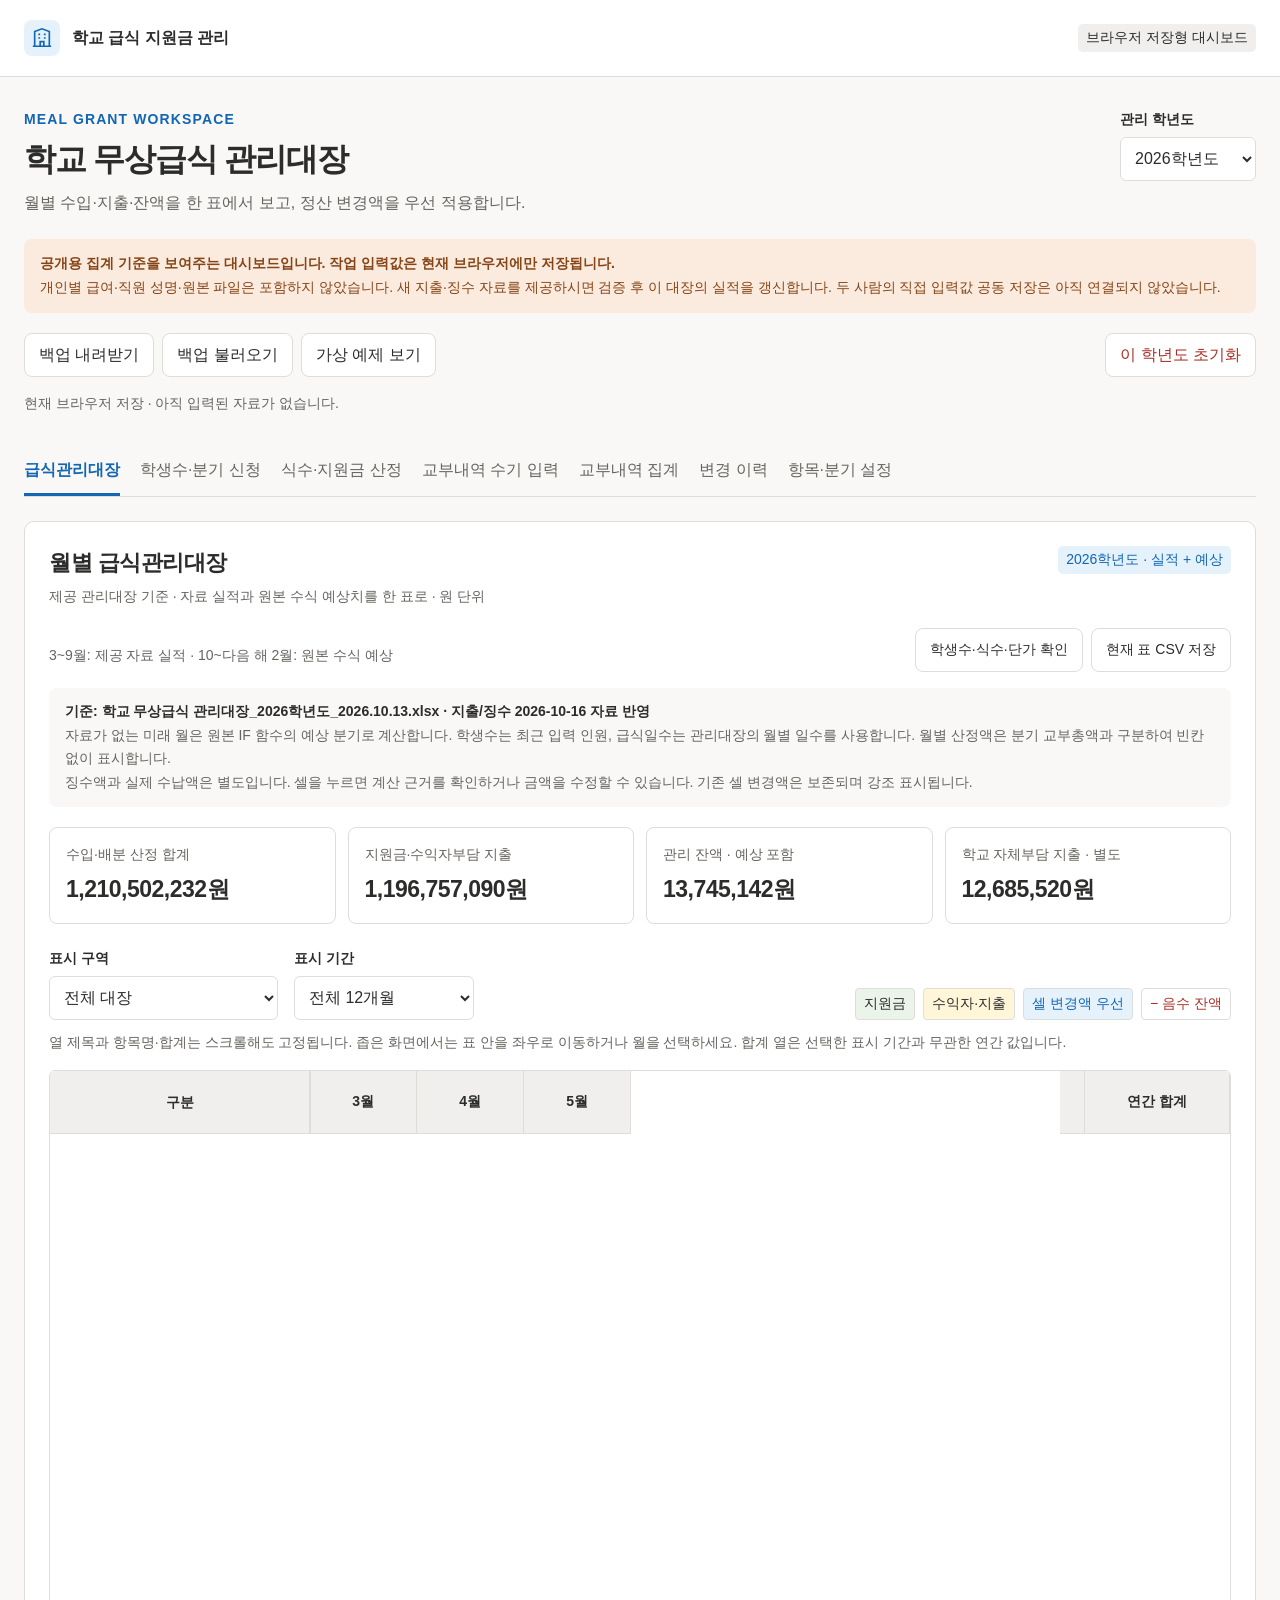
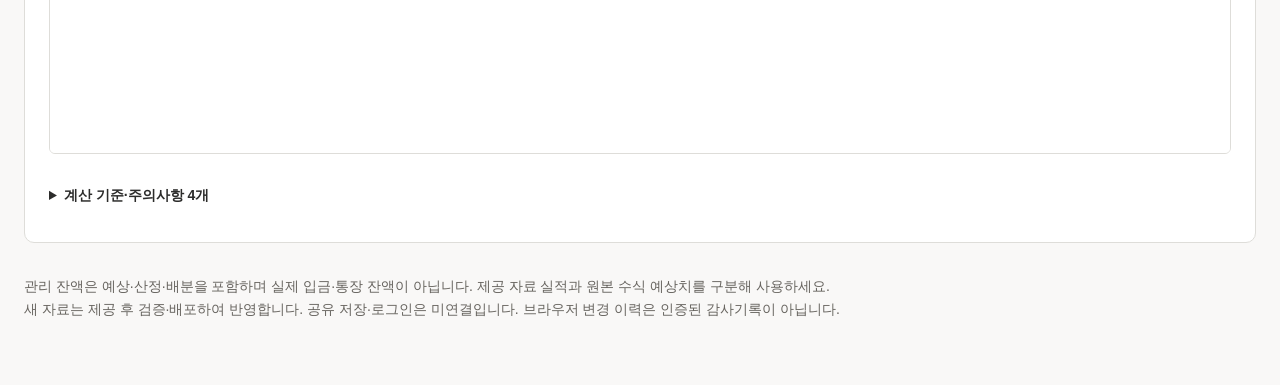
==== index.html @ e5c53189 "Merge enrollment and settlement management into one tab" ====
<!doctype html>
<html lang="ko"><head><meta charset="utf-8"><meta name="viewport" content="width=device-width, initial-scale=1"><meta name="color-scheme" content="light dark"><meta http-equiv="Content-Security-Policy" content="default-src 'none'; script-src 'unsafe-inline'; style-src 'unsafe-inline'; img-src data:; connect-src 'none'; base-uri 'none'; form-action 'none'; object-src 'none'"><title>학교 무상급식 관리대장</title><style>:root{color-scheme:light dark;--bg:#fff;--surface:#f9f8f7;--raised:#f0efed;--text:#2c2c2b;--muted:#67645f;--border:#deddd9;--blue:#1266b3;--blue-bg:#e5f2fc;--orange:#854517;--orange-bg:#fbebde;--green:#256442;--green-bg:#e8f1ec;--red:#a73027;--red-bg:#fce9e7}
*{box-sizing:border-box}body{margin:0;background:var(--surface);color:var(--text);font:16px/1.55 -apple-system,BlinkMacSystemFont,"Segoe UI","Noto Sans KR",sans-serif}button,input,select,textarea{font:inherit}button,a,input,select,textarea{outline-offset:3px}button:focus-visible,a:focus-visible,input:focus-visible,select:focus-visible,textarea:focus-visible{outline:3px solid var(--blue)}button{cursor:pointer;min-height:44px;border:1px solid var(--border);background:var(--bg);color:var(--text);padding:9px 14px;border-radius:8px;line-height:1.4}button:hover{background:var(--raised)}button.primary{background:var(--blue);color:white;border-color:var(--blue)}button.primary:hover{filter:brightness(.94)}button.danger{color:var(--red)}button:disabled{cursor:not-allowed;opacity:.5}input,select,textarea{min-height:44px;width:100%;border:1px solid var(--border);border-radius:6px;background:var(--bg);color:var(--text);padding:9px 10px}textarea{resize:vertical;min-height:70px}input[inputmode=numeric]{text-align:right;font-variant-numeric:tabular-nums}label{display:block;font-size:14px;font-weight:600;margin-bottom:6px}h1,h2,h3,p{margin:0}h1{font-size:32px;letter-spacing:-1.2px;line-height:1.25}h2{font-size:22px;letter-spacing:-.5px}h3{font-size:17px}small,.small{font-size:14px}.muted{color:var(--muted)}.mono{font-variant-numeric:tabular-nums}.top{background:var(--bg);border-bottom:1px solid var(--border)}.top-inner{max-width:1168px;margin:auto;padding:20px 24px;display:flex;align-items:center;justify-content:space-between;gap:16px}.brand{display:flex;align-items:center;gap:12px;font-weight:650}.mark{display:grid;place-items:center;width:36px;height:36px;border-radius:8px;background:var(--blue-bg);color:var(--blue)}.mark svg{width:22px;height:22px}.badge{display:inline-block;border-radius:5px;padding:3px 8px;background:var(--raised);font-size:14px;font-weight:500}.badge.blue{color:var(--blue);background:var(--blue-bg)}.badge.orange{color:var(--orange);background:var(--orange-bg)}main{max-width:1168px;margin:auto;padding:32px 24px 64px}.hero{display:flex;align-items:flex-start;justify-content:space-between;gap:24px}.eyebrow{font-size:14px;letter-spacing:.08em;font-weight:700;color:var(--blue);margin-bottom:8px}.hero p{margin-top:12px;color:var(--muted)}.yearbox{width:136px;flex-shrink:0}.notice{background:var(--orange-bg);color:var(--orange);padding:14px 16px;border-radius:8px;margin-top:24px;font-size:14px}.notice strong{display:block;margin-bottom:2px}.toolbar{display:flex;flex-wrap:wrap;gap:8px;margin-top:20px}.toolbar .push{margin-left:auto}.stats{display:grid;grid-template-columns:repeat(3,1fr);gap:16px;margin-top:24px}.stat{border:1px solid var(--border);border-radius:10px;background:var(--bg);padding:20px}.stat.accent{border-color:var(--blue);background:var(--blue-bg)}.stat label{color:var(--muted);font-weight:500}.stat .value{font-size:28px;font-weight:700;letter-spacing:-.7px;overflow-wrap:anywhere}.stat .caption{color:var(--muted);font-size:14px;margin-top:6px}.tabs{display:flex;border-bottom:1px solid var(--border);gap:20px;margin:32px 0 24px;overflow-x:auto}.tabs button{background:transparent;border:0;border-bottom:3px solid transparent;border-radius:0;padding:12px 0;white-space:nowrap;color:var(--muted)}.tabs button[aria-selected=true]{color:var(--blue);border-bottom-color:var(--blue);font-weight:700}.panel{background:var(--bg);border:1px solid var(--border);border-radius:10px;padding:24px;margin-top:20px}.panel:first-child{margin-top:0}.section-head{display:flex;align-items:flex-start;justify-content:space-between;gap:16px;margin-bottom:20px}.section-head p{font-size:14px;color:var(--muted);margin-top:6px}.selectors{display:grid;grid-template-columns:1fr 1fr;gap:16px;max-width:700px}.mode{display:flex;gap:8px;flex-wrap:wrap;margin:20px 0 12px}.mode button[aria-pressed=true]{color:var(--blue);border-color:var(--blue);background:var(--blue-bg);font-weight:650}.rules{display:flex;gap:10px;align-items:flex-start;background:var(--surface);border-radius:8px;padding:14px 16px;margin-bottom:20px;font-size:14px}.rules .step{color:var(--blue);font-weight:700;white-space:nowrap;flex-shrink:0}.entry-list{display:grid;gap:16px}.entry-card{border:1px solid var(--border);border-radius:8px;padding:20px}.entry-title{display:flex;justify-content:space-between;gap:12px;align-items:center;margin-bottom:14px}.entry-title strong{font-size:17px}.fields{display:grid;grid-template-columns:1fr 1fr 1fr;gap:16px}.field-help{font-size:14px;color:var(--muted);margin-top:6px}.effective{background:var(--blue-bg);border:1px solid transparent;border-radius:6px;padding:10px 12px;min-height:44px;font-weight:700;color:var(--blue);overflow-wrap:anywhere}.field.full{grid-column:1/-1}.reason{margin-top:14px}.entry-actions{display:flex;gap:8px;align-items:center;flex-wrap:wrap;margin-top:12px}.entry-actions button{font-size:14px;min-height:44px}.entry-actions .source{font-size:14px;color:var(--muted)}.savebar{display:flex;align-items:center;justify-content:space-between;gap:16px;margin-top:20px;padding-top:20px;border-top:1px solid var(--border)}.savebar p{font-size:14px;color:var(--muted)}.table-wrap{max-width:100%;overflow:auto}table{border-collapse:collapse;width:100%;font-size:14px}th,td{text-align:left;padding:13px 12px;border-bottom:1px solid var(--border);vertical-align:top}th{background:var(--surface);font-weight:650;white-space:nowrap}td.num,th.num{text-align:right;font-variant-numeric:tabular-nums;white-space:nowrap}tfoot td{font-weight:700;background:var(--blue-bg)}.list{display:grid;gap:12px}.history-item{padding:16px;border:1px solid var(--border);border-radius:8px}.history-item header{display:flex;justify-content:space-between;gap:12px;flex-wrap:wrap}.history-item p{font-size:14px;color:var(--muted);margin-top:8px;white-space:pre-wrap;overflow-wrap:anywhere}.history-item details{font-size:14px;margin-top:8px}.history-item summary{cursor:pointer;padding:8px 0;min-height:44px}.history-item ul{margin:8px 0 0;padding-left:20px;overflow-wrap:anywhere}.empty{background:var(--surface);text-align:center;padding:32px 16px;border-radius:8px;color:var(--muted)}.grid2{display:grid;grid-template-columns:1fr 1fr;gap:24px}.settings-fields{display:grid;grid-template-columns:repeat(3,1fr);gap:12px;margin:16px 0}.fund-list{margin-top:16px}.fund-row{display:flex;align-items:center;justify-content:space-between;gap:12px;padding:12px 0;border-bottom:1px solid var(--border)}.fund-row span{overflow-wrap:anywhere}.hint{font-size:14px;color:var(--muted);margin-top:12px}.error{padding:12px 16px;background:var(--red-bg);color:var(--red);border-radius:8px;margin:12px 0;font-size:14px}.status{font-size:14px;color:var(--muted);margin-top:16px;overflow-wrap:anywhere}#toast{position:fixed;left:50%;bottom:24px;transform:translateX(-50%);background:var(--text);color:var(--bg);border-radius:8px;padding:12px 18px;max-width:calc(100% - 32px);z-index:20;font-size:14px;box-shadow:0 4px 16px #0002}#toast[hidden]{display:none}.footer{margin-top:32px;font-size:14px;color:var(--muted);line-height:1.65}.help-list{margin:12px 0 0;padding-left:20px}.help-list li{margin:8px 0}.sr-only{position:absolute;width:1px;height:1px;padding:0;margin:-1px;overflow:hidden;clip:rect(0,0,0,0);white-space:nowrap;border:0}
@media(prefers-color-scheme:dark){:root{--bg:#191919;--surface:#202020;--raised:#30302e;--text:#f5f5f3;--muted:#b9b7b1;--border:#484845;--blue:#8bc3ff;--blue-bg:#203044;--orange:#edb080;--orange-bg:#392a20;--green:#92d4aa;--green-bg:#22342a;--red:#ffb0a8;--red-bg:#402724}button.primary{color:#152536}}
@media(max-width:700px){.top-inner{padding:16px}.top-inner .brand{font-size:14px}.top-inner>.badge{display:none}main{padding:24px 16px 48px}h1{font-size:28px}.hero{gap:12px;flex-wrap:wrap}.yearbox{width:100%;display:flex;align-items:center;gap:12px}.yearbox label{margin:0;white-space:nowrap}.yearbox select{max-width:150px}.stats{grid-template-columns:1fr;gap:10px}.stat{padding:16px}.stat .value{font-size:26px}.toolbar .push{margin-left:0}.panel{padding:18px}.section-head{flex-direction:column}.selectors,.fields,.grid2{grid-template-columns:1fr}.settings-fields{grid-template-columns:1fr}.savebar{align-items:stretch;flex-direction:column}.savebar button{width:100%}.entry-card{padding:16px}.tabs{gap:20px;margin-top:24px}.entry-title{align-items:flex-start}.entry-actions{align-items:flex-start}.rules{padding:12px}.field-help{margin-bottom:2px}.toolbar button{flex:1;white-space:nowrap}.notice{margin-top:20px}.fund-row{align-items:flex-start}.fund-row button{flex-shrink:0}}
.stats[hidden]{display:none}.funding-metrics{display:grid;grid-template-columns:repeat(3,minmax(0,1fr));gap:16px}.funding-metrics>div{border:1px solid var(--border);padding:16px;border-radius:8px;background:var(--surface);min-width:0}.funding-metrics strong{display:block;font-size:22px;letter-spacing:-.4px;font-variant-numeric:tabular-nums;overflow-wrap:anywhere}.funding-metrics p{font-size:14px;color:var(--muted);margin-top:8px}.grade-grid{display:grid;grid-template-columns:repeat(3,minmax(0,1fr));gap:16px;margin-top:16px}.grade-grid>div{min-width:0}
@media(max-width:700px){.funding-metrics,.grade-grid{grid-template-columns:1fr}}
@media(prefers-reduced-motion:no-preference){button{transition:background-color .12s,border-color .12s}}
body.matrix-page main{max-width:1900px}body.matrix-page .top-inner{max-width:1900px}
.ledger-panel{padding:24px;background:var(--bg);border:1px solid var(--border);border-radius:10px}
.ledger-controls{display:flex;justify-content:space-between;align-items:center;flex-wrap:wrap;gap:12px}.ledger-controls .mode{margin:0}
.ledger-actions{display:flex;gap:8px;flex-wrap:wrap}.ledger-actions button{font-size:14px}
.ledger-source{font-size:14px;line-height:1.7;padding:12px 16px;background:var(--surface);border-radius:8px;margin-top:16px;color:var(--muted)}.ledger-source strong{color:var(--text)}
.ledger-kpis{display:grid;grid-template-columns:repeat(4,minmax(0,1fr));gap:12px;margin-top:20px}.ledger-kpis>div{border:1px solid var(--border);border-radius:8px;padding:16px;min-width:0}.ledger-kpis label{font-weight:500;color:var(--muted)}.ledger-kpis strong{font-size:23px;letter-spacing:-.5px;font-variant-numeric:tabular-nums;overflow-wrap:anywhere}
.ledger-filters{display:flex;align-items:end;gap:16px;flex-wrap:wrap;margin-top:24px}.ledger-filters>div{min-width:180px}.ledger-legend{margin-left:auto;display:flex;gap:8px;flex-wrap:wrap;align-items:center;font-size:14px}.ledger-legend span{padding:4px 8px;border-radius:4px;border:1px solid var(--border)}.legend-budget{background:#eaf4e8}.legend-allocation{background:#fff6da}.legend-change{background:var(--blue-bg);color:var(--blue)}
.ledger-scroll{margin-top:16px;overflow:auto;max-height:76vh;border:1px solid var(--border);border-radius:6px;position:relative;overscroll-behavior-x:contain}
.ledger-table{table-layout:fixed;width:100%;min-width:1690px;border-collapse:separate;border-spacing:0;font-size:14px;color:var(--text);background:var(--bg);font-variant-numeric:tabular-nums}
.ledger-table th,.ledger-table td{border-right:1px solid var(--border);border-bottom:1px solid var(--border);padding:0;vertical-align:middle;height:44px}
.ledger-table thead th{position:sticky;top:0;z-index:6;text-align:center;background:var(--raised);height:48px;padding:8px;font-weight:700}
.ledger-table th:first-child{width:260px;text-align:left;padding:10px 12px;position:sticky;left:0;z-index:3;background:#efeeeb;box-shadow:1px 0 0 var(--border);font-weight:600;line-height:1.45}
.ledger-table thead th:first-child{z-index:8;background:var(--raised);text-align:center}
.ledger-table th:last-child,.ledger-table td:last-child{width:145px;position:sticky;right:0;z-index:4;box-shadow:-1px 0 0 var(--border)}
.ledger-table thead th:last-child{z-index:8}
.ledger-table td{text-align:right;background:var(--bg);white-space:nowrap}
.ledger-table td>span{display:block;padding:10px 8px}
.ledger-table td.ledger-annual{padding:10px 10px;font-weight:650;background:#f0f2f5}
.ledger-table td button{width:100%;height:100%;min-height:44px;border:0;border-radius:0;background:transparent;text-align:right;padding:10px 8px;color:inherit;font-size:14px;white-space:nowrap}
.ledger-table td button:hover{background:rgba(39,131,222,.12)}
.ledger-table td button:focus-visible{outline:2px solid var(--blue);outline-offset:-3px}
.ledger-table .ledger-budget td{background:#eaf4e8}
.ledger-table .ledger-allocation td{background:#fff1d4}
.ledger-table .ledger-cost td{background:#fffbdc}
.ledger-table .ledger-subtotal td,.ledger-table .ledger-subtotal th{background:#efeeeb;font-weight:650}
.ledger-table .ledger-grand td,.ledger-table .ledger-grand th{background:#dfe9f4;font-weight:750;border-top:2px solid #6d7f93}
.ledger-table .ledger-balance-row td,.ledger-table .ledger-balance-row th{background:#edf3fa;font-weight:650}
.ledger-table .ledger-section th,.ledger-table .ledger-section td{background:#282b30;color:#fff;font-size:14px;font-weight:650;border-top:10px solid var(--bg);height:62px}
.ledger-table .ledger-section th{z-index:5}
.ledger-table .ledger-section select{background:#282b30;border-color:#656970;color:white;min-height:44px;padding:8px 5px;font-size:14px;border-radius:0;text-align:center;appearance:auto}
.ledger-table .ledger-section td>span{font-size:14px;text-align:center;white-space:normal;line-height:1.35}
.ledger-table small{display:block;color:var(--muted);font-size:14px;font-weight:400;margin-top:3px}
.ledger-table .negative,.negative{color:var(--red)}
.ledger-table .ledger-overridden{box-shadow:inset 0 0 0 2px var(--blue)}.cell-dot{font-weight:900;color:var(--blue)}
.ledger-table.single{min-width:0;table-layout:fixed}.ledger-table.single th:first-child{width:40%}.ledger-table.single th:last-child,.ledger-table.single td:last-child{width:30%}
.ledger-notes{margin-top:20px;font-size:14px;line-height:1.7;color:var(--muted)}.ledger-notes summary{cursor:pointer;min-height:44px;padding:10px 0;font-weight:600;color:var(--text)}.ledger-notes li{margin:6px 0}
#ledger-editor{width:min(620px,calc(100% - 24px));max-height:90vh;overflow:auto;border:1px solid var(--border);border-radius:12px;background:var(--bg);color:var(--text);padding:24px}
#ledger-editor::backdrop{background:rgba(0,0,0,.4)}
#ledger-editor .section-head{align-items:center;flex-direction:row}
#ledger-edit-title{font-size:20px;overflow-wrap:anywhere}
#ledger-editor .rules{overflow-wrap:anywhere}
@media(prefers-color-scheme:dark){.legend-budget,.ledger-table .ledger-budget td{background:#223526}.legend-allocation,.ledger-table .ledger-allocation td{background:#3b301c}.ledger-table .ledger-cost td{background:#35331f}.ledger-table th:first-child,.ledger-table .ledger-subtotal td,.ledger-table .ledger-subtotal th{background:#30302d}.ledger-table .ledger-grand td,.ledger-table .ledger-grand th{background:#253549}.ledger-table .ledger-balance-row td,.ledger-table .ledger-balance-row th,.ledger-table td.ledger-annual{background:#26303c}.ledger-table .ledger-section th,.ledger-table .ledger-section td,.ledger-table .ledger-section select{background:#141619;color:#fff}}
@media(max-width:900px){.ledger-kpis{grid-template-columns:repeat(2,minmax(0,1fr))}.ledger-legend{margin-left:0}}
@media(max-width:700px){.ledger-panel{padding:16px}.ledger-kpis{grid-template-columns:1fr}.ledger-kpis strong{font-size:22px}.ledger-actions{width:100%}.ledger-actions button{flex:1 1 140px}.ledger-controls{align-items:stretch}.ledger-controls .mode{width:100%}.ledger-controls .mode button{flex:1}.ledger-filters>div{min-width:0;flex:1 1 100px}.ledger-table th:first-child{width:170px;padding:10px}.ledger-scroll{max-height:72vh}.ledger-table.single th:first-child{width:40%;padding:8px}.ledger-table.single td button,.ledger-table.single td>span{padding:8px 5px}.ledger-table.single td.ledger-annual{padding:8px 5px}.ledger-source{padding:12px}.ledger-table.single th:last-child,.ledger-table.single td:last-child{width:30%}.ledger-table.single{font-size:14px}#ledger-editor{padding:18px}.ledger-legend{gap:6px}.ledger-notes ul{padding-left:20px}.ledger-table.single{min-width:480px}.ledger-table.single th:first-child{width:36%;position:static}.ledger-table.single th:last-child,.ledger-table.single td:last-child{width:32%;position:static}.ledger-table.single thead th:first-child,.ledger-table.single thead th:last-child{position:sticky;top:0;left:auto;right:auto}.ledger-table.single td{white-space:nowrap;overflow-wrap:normal}.ledger-table.single th{white-space:normal;overflow-wrap:break-word}}
body:has(.request-layout) main,body:has(.request-layout) .top-inner{max-width:1900px}
.request-layout{margin-top:24px}.request-heading{display:flex;justify-content:space-between;align-items:flex-start;gap:16px}.request-heading .hint{margin-top:6px}.request-policy{display:flex;flex-wrap:wrap;gap:12px 24px;padding:12px 16px;margin-top:16px;border:1px solid var(--border);border-radius:8px;background:var(--surface);font-size:14px}.request-policy b{color:var(--blue);margin-right:8px}
.request-scroll{overflow:auto;max-width:100%;border:1px solid var(--border);border-radius:8px;margin-top:16px;overscroll-behavior-x:contain}.request-table,.request-grants-table,.request-legacy-table{font-size:14px;border-collapse:separate;border-spacing:0;table-layout:fixed;width:100%;font-variant-numeric:tabular-nums}.request-table{min-width:1740px}.request-table .request-quarter-col{width:140px}.request-input-col{width:80px}.request-month-col{width:80px}.request-days-col{width:70px}.request-meals-col{width:110px}.request-money-col{width:150px}
.request-layout table th,.request-layout table td{padding:10px 8px;border-right:1px solid var(--border);border-bottom:1px solid var(--border);vertical-align:middle}.request-layout table th{white-space:normal;line-height:1.4}.request-layout thead th{background:var(--surface);text-align:center;font-weight:650}.request-layout tbody th{background:var(--surface);text-align:left;font-weight:600}.request-layout small{display:block;color:var(--muted);font-size:14px;font-weight:400;margin-top:6px}.request-layout .num{white-space:nowrap;text-align:right}.request-layout table tr>:last-child{border-right:0}.request-layout input[inputmode=numeric]{min-width:0;min-height:44px;text-align:right;padding:8px 7px;font-size:16px;border-color:var(--border)}.request-layout input::placeholder{color:var(--muted);opacity:1}.request-table td.request-input{background:var(--bg)}.request-table .request-funder-total{background:var(--surface);font-weight:650}.request-table .request-grand{background:var(--blue-bg);color:var(--blue);font-weight:700}.request-table .request-subtotal th,.request-table .request-subtotal td{background:var(--surface);font-weight:650;border-top:1px solid var(--border)}.request-table tfoot th,.request-table tfoot td{background:var(--blue-bg);font-weight:700}.request-preview-status{margin-top:16px;padding:12px 16px;border-radius:8px;background:var(--surface);font-size:14px;color:var(--muted)}
.request-grants-heading{margin-top:32px}.request-grants-table{min-width:1430px}.request-grants-table th:nth-child(1){width:110px}.request-grants-table thead th:nth-child(2){width:90px}.request-grants-table thead th:nth-child(3){width:150px}.request-grants-table thead th:nth-child(7){width:220px}.request-grants-table thead th:last-child{width:130px}.request-grants-table input:not([type=checkbox]){font-size:16px}.request-check label{display:flex;gap:8px;align-items:center;font-weight:400;font-size:14px;line-height:1.4;margin:0}.request-check input[type=checkbox]{width:24px;height:24px;min-height:24px;flex:0 0 24px}.request-grants-table output{font-weight:500}.request-legacy{margin-top:24px;font-size:14px}.request-legacy summary{cursor:pointer;padding:12px 0;min-height:44px;font-weight:600}.request-legacy-table{min-width:1000px}.request-legacy-table th:nth-child(2){width:270px}.request-savebar{position:sticky;bottom:0;background:var(--bg);padding:16px 0 0;margin-top:24px;z-index:5}
@media(max-width:700px){.request-heading{flex-direction:column;gap:8px}.request-layout{margin-top:20px}.request-policy{gap:8px;padding:12px}.request-savebar{position:static}.request-layout .hint{line-height:1.6}.request-table thead tr:first-child>th:first-child,.request-table tbody th[scope=rowgroup]{position:sticky;left:0;z-index:2;background:var(--surface)}.request-table tfoot th:first-child,.request-table .request-subtotal th:first-child{position:static}.request-table .request-quarter-col{width:104px}}

.request-table{min-width:2000px}.request-settlement-col{width:220px}.request-settlement-cell{white-space:normal}.request-settlement summary,.request-history summary{min-height:44px;cursor:pointer;padding:10px 0;font-weight:600}.request-settlement label{font-size:14px;margin-top:12px}.request-settlement input{width:100%}.request-settlement .hint{white-space:normal;line-height:1.5}.request-count-basis{font-size:14px!important;color:var(--blue)!important;min-height:0}.request-count-basis:empty{display:none}.request-history{margin-top:24px}.request-history table{min-width:760px}.request-savebar{position:static}

@media(max-width:700px){.request-table:has(.request-settlement[open]) tbody th[scope=rowgroup],.request-table:has(.request-settlement[open]) thead tr:first-child>th:first-child{position:static}}
</style></head><body><header class="top">
  <div class="top-inner">
    <div class="brand"><span class="mark" aria-hidden="true"><svg viewBox="0 0 24 24" fill="none" stroke="currentColor" stroke-width="1.8"><path d="M4 21V5l8-3 8 3v16M2 21h20M8 8h2m4 0h2M8 12h2m4 0h2M10 21v-5h4v5"/></svg></span>학교 급식 지원금 관리</div>
    <span class="badge">브라우저 저장형 대시보드</span>
  </div>
</header>
<main>
  <section class="hero">
    <div><div class="eyebrow">MEAL GRANT WORKSPACE</div><h1>학교 무상급식 관리대장</h1><p>월별 수입·지출·잔액을 한 표에서 보고, 정산 변경액을 우선 적용합니다.</p></div>
    <div class="yearbox"><label for="year">관리 학년도</label><select id="year"></select></div>
  </section>
  <div class="notice"><strong>공개용 집계 기준을 보여주는 대시보드입니다. 작업 입력값은 현재 브라우저에만 저장됩니다.</strong>개인별 급여·직원 성명·원본 파일은 포함하지 않았습니다. 새 지출·징수 자료를 제공하시면 검증 후 이 대장의 실적을 갱신합니다. 두 사람의 직접 입력값 공동 저장은 아직 연결되지 않았습니다.</div>
  <div class="toolbar">
    <button id="export">백업 내려받기</button><button id="import">백업 불러오기</button><button id="sample">가상 예제 보기</button><button id="clear" class="push danger">이 학년도 초기화</button>
    <input id="import-file" type="file" accept=".json,application/json" hidden>
  </div>
  <p class="status" id="storage-status" role="status"></p>
  <section class="stats" aria-label="저장된 지원금 요약">
    <div class="stat"><label>교부내역 · 최초 수기 입력액</label><div class="value mono" id="stat-original">미입력</div><p class="caption">단가 산정액이 아닌 별도 교부내역</p></div>
    <div class="stat accent"><label>교부내역 · 정산 적용액</label><div class="value mono" id="stat-total">미입력</div><p class="caption" id="stat-difference">저장한 값이 여기에 반영됩니다.</p></div>
    <div class="stat"><label>교부내역 · 정산 변경</label><div class="value mono" id="stat-overrides">0건</div><p class="caption" id="stat-missing">미입력 항목을 확인하세요.</p></div>
  </section>
  <nav class="tabs" role="tablist" aria-label="지원금 관리 메뉴">
    <button id="tab-ledger" role="tab" aria-controls="content" data-tab="ledger" aria-selected="true">급식관리대장</button>
    <button id="tab-enrollment" role="tab" aria-controls="content" data-tab="enrollment" aria-selected="false">학생수·분기 신청</button>
    <button id="tab-calculation" role="tab" aria-controls="content" data-tab="calculation" aria-selected="false">식수·지원금 산정</button>
    <button id="tab-input" role="tab" aria-controls="content" data-tab="input" aria-selected="false">교부내역 수기 입력</button>
    <button id="tab-summary" role="tab" aria-controls="content" data-tab="summary" aria-selected="false">교부내역 집계</button>
    <button id="tab-history" role="tab" aria-controls="content" data-tab="history" aria-selected="false">변경 이력</button>
    <button id="tab-settings" role="tab" aria-controls="content" data-tab="settings" aria-selected="false">항목·분기 설정</button>
  </nav>
  <section id="content" role="tabpanel" aria-labelledby="tab-ledger"></section>
  <footer class="footer">관리 잔액은 예상·산정·배분을 포함하며 실제 입금·통장 잔액이 아닙니다. 제공 자료 실적과 원본 수식 예상치를 구분해 사용하세요.<br>새 자료는 제공 후 검증·배포하여 반영합니다. 공유 저장·로그인은 미연결입니다. 브라우저 변경 이력은 인증된 감사기록이 아닙니다.</footer>
</main>
<div id="toast" role="status" aria-live="polite" hidden></div><script>(function(root){const data={"year":2026,"actualThroughMonth":9,"asOf":"2026-10-16","staffMeals":[1489,1214,1197,1331,827,696,1140,1140,1140,1260,180,0],"expenseRows":{"19":[61836080.0,63958020.0,10742780.0,111939030.0,0,0,55328760.0,0,0,0,0,0],"20":[17567090.0,14983260.0,12862150.0,18592860.0,3101000.0,93272070.0,4341400.0,0,0,0,0,0],"21":[0,0,0,0,0,0,0,0,0,0,0,0],"22":[8183200.0,8317150.0,6902290.0,9101830.0,0,2046660.0,14483800.0,0,0,0,0,0],"23":[0,0,0,0,0,0,0,0,0,0,0,0],"26":[681000.0,691500.0,532500.0,730500.0,493500.0,313500.0,0,0,0,0,0,0],"27":[0,290400.0,523600.0,698500.0,795300.0,374000.0,277200.0,0,0,0,0,0],"28":[0,0,0,0,2868640.0,0,853300.0,0,0,0,0,0],"29":[184250.0,2549090.0,2132790.0,1553150.0,2054790.0,1454760.0,637990.0,0,0,0,0,0],"30":[313910.0,910930.0,1255070.0,1066950.0,1049950.0,688970.0,744010.0,0,0,0,0,0],"31":[1013460.0,1281110.0,1180910.0,1521110.0,1884970.0,1744570.0,2056340.0,0,0,0,0,0],"32":[740050.0,994850.0,860050.0,1038650.0,903850.0,0,742650.0,0,0,0,0,0],"33":[0,0,0,0,0,0,0,0,0,0,0,0],"34":[0,0,0,0,0,0,0,0,0,0,0,0],"35":[0,0,0,0,0,0,0,0,0,0,0,0],"38":[33713000.0,33713000.0,28656000.0,35399000.0,25285000.0,18542000.0,33713000.0,0,0,0,0,0],"43":[0,0,0,0,0,0,0,0,0,0,0,0],"44":[87000.0,87000.0,87000.0,87000.0,0,87000.0,87000.0,0,0,0,0,0],"45":[385000.0,0,976800.0,171600.0,0,2779800.0,451200.0,0,0,0,0,0],"46":[132000.0,132000.0,132000.0,132000.0,274120.0,132000.0,132000.0,0,0,0,0,0],"47":[0,0,0,0,0,0,0,0,0,0,0,0],"48":[130000.0,130000.0,130000.0,130000.0,130000.0,130000.0,130000.0,0,0,0,0,0],"49":[0,35000.0,0,0,0,0,0,0,0,0,0,0]},"receipts":{"charged":[9276470.0,7563220.0,7320250.0,8292130.0,5152210.0,4336080.0,7482230.0,0,0,0,0,0],"received":[9276470.0,7563220.0,7320250.0,8292130.0,5152210.0,4336080.0,124600.0,0,0,0,0,0],"writeoff":[0.0,0.0,0.0,0.0,0.0,0.0,0.0,0,0,0,0,0]},"grades":{"3":[312,282,292],"4":[312,282,292],"5":[312,282,292],"6":[307,272,289],"7":[307,272,289],"8":[307,272,289],"9":[307,272,289],"10":[307,272,289],"11":[307,272,289],"12":[307,272,289],"1":[307,272,289],"2":[307,272,289]},"days":{"3":[20,18,20],"4":[20,20,20],"5":[17,17,17],"6":[21,21,21],"7":[13,13,13],"8":[10,10,10],"9":[16,18,19],"10":[19,19,19],"11":[19,19,19],"12":[21,21,21],"1":[3,3,3],"2":[0,0,0]},"provenance":{"ledger":"학교 무상급식 관리대장_2026학년도_2026.10.13.xlsx","expenses":"지출실적조회(지출결의)_20261016.xlsx","receipts":"징수부_20261016.csv","expenseGrain":"지급확정 상세행 · 제목의 급식 대상월 우선, 없으면 확정일자 월","receiptGrain":"교직원 포함 적요의 급식 대상월 · 징수/수납/불납결손 분리","closedWindow":"2026-03~2026-09","forecastWindow":"2026-10~2027-02"},"quality":{"expenseRows":224,"matchedExpenseRows":120,"receiptEvents":35,"excludedExpenseAmount":47647550.0,"partialCurrentMonthExpense":0,"partialCurrentMonthCharge":0,"partialCurrentMonthReceipt":0}};if(typeof module!=='undefined'&&module.exports)module.exports=data;else root.LedgerData=data;})(typeof window!=='undefined'?window:globalThis);
</script><script>(function(root){
'use strict';
const M=[3,4,5,6,7,8,9,10,11,12,1,2],QM=[[3,4,5],[6,7,8],[9,10,11],[12,1,2]],BASE=[2,5,8,11];
const blank=()=>({original:null,revised:null,reason:''});
const SOURCE_KEYS=['educationFood','cityFood','educationOperations'];
const sourceGrants=()=>Object.fromEntries(SOURCE_KEYS.map(k=>[k,blank()]));
function initial(){return {enabled:false,quarters:QM.map(months=>({people:[null,null,null],monthlyPeople:{},days:Object.fromEntries(months.map(m=>[m,[null,null,null]])),food:blank(),operations:blank(),grants:sourceGrants(),useReceived:false})),settlement:Object.fromEntries(M.map(m=>[m,{people:[null,null,null],reason:''}]))};}
function n(v,max=100000){if(v!==null&&(!Number.isSafeInteger(v)||v<0||v>max))throw Error('학생수·일수·금액은 허용 범위의 0 이상 정수여야 합니다.');return v;}
function triple(a,max){if(!Array.isArray(a)||a.length!==3)throw Error('1~3학년 값을 모두 확인하세요.');return a.map(v=>n(v,max));}
function validate(x){if(x===undefined||x===null)return initial();if(typeof x.enabled!=='boolean'||!Array.isArray(x.quarters)||x.quarters.length!==4)throw Error('분기 신청 형식이 올바르지 않습니다.');const out=initial();out.enabled=x.enabled;
out.quarters=x.quarters.map((q,i)=>{if(q.monthlyPeople!==undefined&&(!q.monthlyPeople||typeof q.monthlyPeople!=='object'||Array.isArray(q.monthlyPeople)||Object.keys(q.monthlyPeople).some(m=>!QM[i].includes(Number(m)))))throw Error('월별 신청 학생수 형식을 확인하세요.');const y={people:triple(q.people,100000),monthlyPeople:Object.fromEntries(QM[i].filter(m=>Object.prototype.hasOwnProperty.call(q.monthlyPeople??{},m)).map(m=>[m,triple(q.monthlyPeople[m],100000)])),days:Object.fromEntries(QM[i].map(m=>[m,triple(q.days?.[m],31)])),useReceived:q.useReceived===true};for(const k of ['food','operations']){const z=q[k];if(!z||typeof z.reason!=='string'||z.reason.length>500)throw Error('교부 변경 사유 형식을 확인하세요.');y[k]={original:n(z.original,9e12),revised:n(z.revised,9e12),reason:z.reason};if(z.revised!==null&&!z.reason.trim())throw Error('변경 교부액에는 사유가 필요합니다.');}y.grants=Object.fromEntries(SOURCE_KEYS.map(k=>{const z=q.grants?.[k]??blank();if(typeof z.reason!=='string'||z.reason.length>500)throw Error('재원별 교부 변경 사유를 확인하세요.');const v={original:n(z.original,9e12),revised:n(z.revised,9e12),reason:z.reason};if(v.revised!==null&&!v.reason.trim())throw Error('재원별 변경 교부액에는 사유가 필요합니다.');return [k,v];}));return y;});
out.settlement=Object.fromEntries(M.map(m=>{const s=x.settlement?.[m];if(!s||typeof s.reason!=='string'||s.reason.length>500)throw Error('월별 정산 인원 형식을 확인하세요.');const people=triple(s.people,100000);if(people.some(v=>v!==null)&&!s.reason.trim())throw Error('정산 인원을 수정하면 사유가 필요합니다.');return [m,{people,reason:s.reason}];}));return out;}
const mul=(a,b)=>a===null||b===null?null:a*b;
const sum=a=>a.some(v=>v===null)?null:a.reduce((x,y)=>x+y,0);
const effective=e=>e.revised??e.original;
// Expected funding shares supplied by the user. Keep cents; no invented whole-won truncation.
const cents=n=>Math.round(n*100)/100;
function fundingSplit(food,operations){const educationFood=food===null?null:Math.round(food*72)/100,cityFood=food===null?null:cents(food-educationFood);return {food,operations,educationFood,cityFood,educationOperations:operations,educationTotal:sum([educationFood,operations]),cityTotal:cityFood,total:sum([food,operations])};}
function received(q,type){const keys=type==='food'?['educationFood','cityFood']:['educationOperations'];const values=keys.map(k=>effective(q.grants?.[k]??blank()));return values.every(v=>v===null)?effective(q[type]):sum(values);}
// Monthly overrides are explicit, including null/zero. Legacy quarter counts apply only when a month has no override.
function requestPeople(q,m){return triple(Object.prototype.hasOwnProperty.call(q.monthlyPeople??{},m)?q.monthlyPeople[m]:q.people,100000);}
function requestSummary(calc,defaultDays={}){const p=calc.planning??initial();const monthly=M.map(m=>{const quarter=Math.floor(M.indexOf(m)/3),q=p.quarters[quarter],people=requestPeople(q,m),days=triple(q.days[m],31).map((v,i)=>v??defaultDays[m]?.[i]??null),meals=sum(people.map((v,i)=>mul(v,days[i]))),food=mul(meals,calc.rates.studentFood),operations=mul(meals,calc.rates.studentOperations);return {month:m,quarter,people,days,meals,...fundingSplit(food,operations)};});const quarters=QM.map((months,index)=>{const rows=monthly.filter(r=>r.quarter===index);return {index,months,meals:sum(rows.map(r=>r.meals)),...fundingSplit(sum(rows.map(r=>r.food)),sum(rows.map(r=>r.operations)))};});return {monthly,quarters,annual:fundingSplit(sum(monthly.map(r=>r.food)),sum(monthly.map(r=>r.operations)))};}
// The unified editor uses one regular population/day entry per month; settlement stays an optional correction.
function managementMonth(calc,m){const q=calc.planning.quarters[Math.floor(M.indexOf(m)/3)],request=requestPeople(q,m),r=calc.meals[m];return {people:r.grades.map((g,i)=>g.people??request[i]),days:r.grades.map((g,i)=>g.days??q.days[m][i]),requestPeople:request,requestDays:[...q.days[m]],settlement:structuredClone(calc.planning.settlement[m])};}
function appliedSummary(calc){const r=compute(calc),monthly=r.monthly.map(x=>({...x,...fundingSplit(x.food,x.operations)}));const aggregate=rows=>fundingSplit(sum(rows.map(x=>x.food)),sum(rows.map(x=>x.operations)));return {monthly,quarters:QM.map((months,index)=>({index,months,...aggregate(monthly.filter(x=>x.quarter===index))})),annual:aggregate(monthly)};}
// Forward-fill only explicit monthly/settlement counts, never generated forecasts.
// Each grade keeps its own source month; zero is a real count and null is unset.
function resolve(calc){const p=validate(calc.planning),last=[null,null,null];return Object.fromEntries(M.map(m=>{const q=p.quarters[Math.floor(M.indexOf(m)/3)],r=structuredClone(calc.meals[m]);
r.peopleBasis=r.grades.map((g,i)=>{const settled=p.enabled?p.settlement[m].people[i]:null,explicit=settled??g.people;
if(explicit!==null){last[i]={people:explicit,month:m};return {people:explicit,month:m,kind:settled!==null?'정산 수정 인원':'월별 인원'};}
if(last[i]!==null)return {...last[i],kind:'자동 예상'};
return {people:p.enabled?requestPeople(q,m)[i]:null,month:null,kind:'신청 기준 인원'};});
r.grades=r.grades.map((g,i)=>({people:r.peopleBasis[i].people,days:g.days??(p.enabled?q.days[m][i]:null)}));
return [m,r];}));}
function compute(calc){const p=validate(calc.planning),resolved=resolve(calc);const monthly=M.map(m=>{const qi=Math.floor(M.indexOf(m)/3),q=p.quarters[qi],s=p.settlement[m],r=resolved[m];const grades=r.grades.map(g=>g.people);const meals=r.actualStudent??sum(r.grades.map(g=>mul(g.people,g.days)));const requestMeals=sum(requestPeople(q,m).map((n,i)=>mul(n,q.days[m][i])));return {month:m,quarter:qi,people:grades,days:r.grades.map(g=>g.days),totalPeople:sum(grades),peopleBasis:r.peopleBasis,projected:r.peopleBasis.some(b=>b.kind==='자동 예상'),meals,requestMeals,food:mul(meals,calc.rates.studentFood),operations:mul(meals,calc.rates.studentOperations),source:r.actualStudent!==null?'실제 정산 식수'+(r.peopleBasis.some(b=>b.kind==='자동 예상')?' · 학생수 자동 예상':''):r.peopleBasis.some(b=>b.kind==='자동 예상')?'자동 예상 · '+r.peopleBasis.map((b,i)=>(i+1)+'학년 '+(b.kind==='자동 예상'?b.month+'월 기준':b.kind)).join(' / '):s.people.some(v=>v!==null)?'정산 수정 인원':calc.meals[m].grades.some(g=>g.people!==null)?'월별 인원':'신청 기준 인원'};});
return {enabled:p.enabled,monthly,quarters:QM.map((months,i)=>{const q=p.quarters[i],rows=monthly.filter(r=>months.includes(r.month)),out={index:i,baseMonth:BASE[i],months,people:q.people,useReceived:q.useReceived};for(const [k,rate] of [['food',calc.rates.studentFood],['operations',calc.rates.studentOperations]]){const expected=mul(sum(rows.map(r=>r.requestMeals)),rate),settlement=sum(rows.map(r=>r[k])),receivedAmount=received(q,k);out[k]={expected,settlement,received:receivedAmount,difference:receivedAmount===null||settlement===null?null:receivedAmount-settlement};}return out;})};}
const api={M,QM,BASE,initial,validate,resolve,compute,effective,SOURCE_KEYS,sourceGrants,fundingSplit,received,requestPeople,requestSummary,managementMonth,appliedSummary};if(typeof module!=='undefined'&&module.exports)module.exports=api;else root.Enrollment=api;
})(typeof window!=='undefined'?window:globalThis);
</script><script>(function(root){
  'use strict';
  const Enrollment=typeof module!=='undefined'&&module.exports?require('./enrollment.cjs'):root.Enrollment;
  const Data=typeof module!=='undefined'&&module.exports?require('./ledger-data.cjs'):root.LedgerData;
  const M=[3,4,5,6,7,8,9,10,11,12,1,2];
  const LIMIT=9_000_000_000_000;
  const keys=['studentFood','studentOperations','annualLabor','staffFood','staffOperations','staffLabor','staffVat','staffRice'];
  function initial(year=2026) {
    const known=year===2026;
    const defaults=[4670,540,318588000,4670,540,870,87,63];
    return {
      planning:Enrollment.initial(),
      rates:Object.fromEntries(keys.map((k,i)=>[k,known?defaults[i]:null])),
      meals:Object.fromEntries(M.map(m=>[String(m),{grades:[0,1,2].map(()=>({people:null,days:null})),actualStudent:null,staff:null,external:null}])),
      corrections:{
        food:{mode:'monthly',months:Object.fromEntries(M.map(m=>[String(m),{value:null,reason:''}])),quarters:[0,1,2,3].map(()=>({value:null,reason:''}))},
        operations:{mode:'monthly',months:Object.fromEntries(M.map(m=>[String(m),{value:null,reason:''}])),quarters:[0,1,2,3].map(()=>({value:null,reason:''}))},
        labor:{value:null,reason:''}
      }
    };
  }
  function integer(n,max=LIMIT) {
    if(n!==null&&(typeof n!=='number'||!Number.isSafeInteger(n)||n<0||n>max))throw new Error('입력값은 허용 범위 안의 0 이상 정수여야 합니다.');
    return n;
  }
  function correction(x) {
    if(!x||typeof x.reason!=='string'||x.reason.length>500)throw new Error('정산 변경 사유는 500자 이내로 입력하세요.');
    integer(x.value);
    if(x.value!==null&&!x.reason.trim())throw new Error('정산 변경액을 입력하면 변경 사유가 필요합니다.');
    return {value:x.value,reason:x.reason};
  }
  function validate(obj,year=2026) {
    if(!obj)return initial(year);
    if(!obj.rates||!obj.meals||!obj.corrections)throw new Error('식수·단가 자료 형식이 올바르지 않습니다.');
    const rates=Object.fromEntries(keys.map(k=>[k,integer(obj.rates[k],k==='annualLabor'?LIMIT:1000000)]));
    const meals=Object.fromEntries(M.map(m=>{
      const r=obj.meals[String(m)];
      if(!r||!Array.isArray(r.grades)||r.grades.length!==3)throw new Error('학년별 인원·일수 자료가 올바르지 않습니다.');
      return [String(m),{
        grades:r.grades.map(g=>({people:integer(g.people,100000),days:integer(g.days,31)})),
        actualStudent:integer(r.actualStudent,10000000),staff:integer(r.staff,10000000),external:integer(r.external,10000000)
      }];
    }));
    const corrections={labor:correction(obj.corrections.labor)};
    for(const type of ['food','operations']){
      const x=obj.corrections[type];
      if(!x||!['monthly','quarter'].includes(x.mode)||!Array.isArray(x.quarters)||x.quarters.length!==4)throw new Error('정산 적용 단위가 올바르지 않습니다.');
      corrections[type]={mode:x.mode,months:Object.fromEntries(M.map(m=>[String(m),correction(x.months[String(m)])])),quarters:x.quarters.map(correction)};
    }
    return {rates,meals,corrections,planning:Enrollment.validate(obj.planning)};
  }
  function product(a,b){return a===null||b===null?null:a*b;}
  function sum(values) {
    const known=values.filter(x=>x!==null);
    return {value:known.length?known.reduce((a,b)=>a+b,0):null,missing:values.length-known.length};
  }
  function compute(calc,ends=[2,5,8,11]) {
    const data=validate(calc);
    const rates=data.rates;
    const resolved=Enrollment.resolve(data);
    const planning=Enrollment.compute(data);
    const staffRate=sum(['staffFood','staffOperations','staffLabor','staffVat','staffRice'].map(k=>rates[k]));
    const monthly=M.map(m=>{
      const r=resolved[String(m)];
      const planned=sum(r.grades.map(g=>product(g.people,g.days)));
      const plannedValue=planned.missing?null:planned.value;
      const studentMeals=r.actualStudent!==null?r.actualStudent:plannedValue;
      const staffFoodRate=rates.staffFood!==null&&rates.staffRice!==null?rates.staffFood+rates.staffRice:null;
      return {month:m,plannedStudent:plannedValue,studentMeals,studentSource:r.actualStudent!==null?'실제 식수':r.peopleBasis.some(b=>b.kind==='자동 예상')?'자동 예상 인원 × 급식일수':'인원 × 급식일수',
        food:product(studentMeals,rates.studentFood),operations:product(studentMeals,rates.studentOperations),
        staffMeals:r.staff,externalMeals:r.external,
        staff:{food:product(r.staff,staffFoodRate),operations:product(r.staff,rates.staffOperations),labor:product(r.staff,rates.staffLabor),vat:product(r.staff,rates.staffVat),rice:product(r.staff,rates.staffRice),total:product(r.staff,staffRate.missing?null:staffRate.value)}
      };
    });
    let start=0;
    const quarters=ends.map((last,q)=>{
      const rows=monthly.slice(start,last+1);start=last+1;
      const out={index:q,months:rows.map(r=>r.month)};
      for(const type of ['food','operations']){
        const c=data.corrections[type];
        const base=sum(rows.map(r=>r[type]));
        const receipt=data.planning.enabled&&data.planning.quarters[q].useReceived?Enrollment.received(data.planning.quarters[q],type):null;
        if(receipt!==null&&!(c.mode==='quarter'&&c.quarters[q].value!==null)&&!(c.mode==='monthly'&&rows.some(r=>c.months[r.month].value!==null))){
          out[type]={base:base.missing?null:base.value,baseKnown:base.value,applied:receipt,missing:0,changed:false,mode:'received',source:'실제 교부액 · 분기 미배분',rows:rows.map(r=>({month:r.month,base:r[type],applied:null,source:'실제 교부액 · 월별 미배분'}))};
        }else if(c.mode==='quarter'){
          const changed=c.quarters[q].value;
          out[type]={base:base.missing?null:base.value,baseKnown:base.value,applied:changed!==null?changed:base.value,
            missing:changed!==null?0:base.missing,changed:changed!==null,mode:'quarter',
            source:changed!==null?'분기 정산 변경액':'식수 × 단가',rows:rows.map(r=>({month:r.month,base:r[type],applied:null,source:'분기 합계 · 월별 미배분'}))};
        }else{
          const applied=rows.map(r=>{
            const override=c.months[String(r.month)].value;
            return {month:r.month,base:r[type],applied:override!==null?override:r[type],source:override!==null?'월별 정산 변경액':'식수 × 단가'};
          });
          const ag=sum(applied.map(r=>r.applied));
          out[type]={base:base.missing?null:base.value,baseKnown:base.value,applied:ag.value,missing:ag.missing,
            changed:rows.some(r=>c.months[String(r.month)].value!==null),mode:'monthly',source:'월별 적용액 합산',rows:applied};
        }
      }
      return out;
    });
    const categories={};
    for(const type of ['food','operations']){
      const vals=quarters.map(q=>q[type]);
      const ag=sum(vals.map(x=>x.applied));
      categories[type]={base:sum(monthly.map(r=>r[type])),applied:ag.value,missing:vals.reduce((n,x)=>n+x.missing,0)};
    }
    categories.labor={base:rates.annualLabor,applied:data.corrections.labor.value??rates.annualLabor,changed:data.corrections.labor.value!==null,missing:(data.corrections.labor.value??rates.annualLabor)===null?1:0};
    const aggregate=sum(Object.values(categories).map(x=>x.applied));
    const staffSummary={};
    for(const k of ['food','operations','labor','vat','rice','total'])staffSummary[k]=sum(monthly.map(r=>r.staff[k]));
    const staffCombined=staffSummary.labor.value!==null&&staffSummary.vat.value!==null?staffSummary.labor.value+staffSummary.vat.value:null;
    return {monthly,quarters,categories,planning,total:aggregate.value,missing:Object.values(categories).reduce((n,x)=>n+x.missing,0),
      staffRate:staffRate.missing?null:staffRate.value,staffSummary,staffLaborVat:staffCombined,
      foodStaffRate:rates.staffFood!==null&&rates.staffRice!==null?rates.staffFood+rates.staffRice:null};
  }
  // Read-through source defaults. Never write derived/default values into user inputs.
  function withBaseline(calc,year){
    const out=validate(calc,year);
    if(year!==Data.year)return out;
    const last=M.indexOf(Data.actualThroughMonth);
    M.forEach((m,i)=>{out.meals[m].grades.forEach((g,j)=>{
      if(g.people===null&&i<=last)g.people=Data.grades[m][j];
      if(g.days===null)g.days=(out.planning.enabled?out.planning.quarters[Math.floor(i/3)].days[m][j]:null)??Data.days[m][j];
    });if(out.meals[m].staff===null)out.meals[m].staff=Data.staffMeals[i];});
    return out;
  }
  function changes(a,b,prefix=''){
    const out=[];
    for(const k of Object.keys(b)){
      const key=prefix?prefix+'.'+k:k;
      if(b[k]!==null&&typeof b[k]==='object')out.push(...changes(a?.[k],b[k],key));
      else if(a?.[k]!==b[k])out.push({key,before:a?.[k]??null,after:b[k]});
    }
    return out;
  }
  const api={M,keys,initial,validate,compute,withBaseline,changes};
  if(typeof module!=='undefined'&&module.exports)module.exports=api;else root.MealFunding=api;
})(typeof window!=='undefined'?window:globalThis);</script><script>(function(r){const data={"schema":1,"year":2026,"sourceName":"ledger.xlsx","sourceLabel":"학교 무상급식 관리대장_2026학년도_2026.10.13.xlsx","sourceRange":"기초자료!Q2:AD49","months":[3,4,5,6,7,8,9,10,11,12,1,2],"rows":{"4":{"label":"무상급식 재료비","values":[80398720,82752400,70339540,85124760,52696280,40535600,71446330,77017640,77017640,85124760,12160680,0],"total":734614350},"5":{"label":"무상급식 운영비","values":[9296640,9568800,8133480,9843120,6093360,4687200,8261460,8905680,8905680,9843120,1406160,0],"total":84944700},"6":{"label":"무상급식 인건비","values":[33892000,33892000,28808000,35587000,25419000,18640000,32198000,32198000,32198000,35587000,5084500,5084500],"total":318588000},"7":{"label":"소계","values":[123587360,126213200,107281020,130554880,84208640,63862800,111905790,118121320,118121320,130554880,18651340,5084500],"total":1138147050},"8":{"label":"교직원징수예상액","values":[9276470,7563220,7457310,8292130,5152210,4336080,7102200,7102200,7102200,7849800,1121400,0],"total":72355220},"9":{"label":"교직원징수액","values":[9276470,7563220,7457310,8292130,5152210,80990,7102200,7102200,7102200,7849800,1121400,0],"total":68100130},"10":{"label":"교직원수납액","values":[9276470,7563220,7457310,8292130,5152210,80990,0,0,0,0,0,0],"total":37822330},"11":{"label":"교직원미납액","values":[null,null,null,null,null,null,null,null,null,null,null,null],"total":0},"12":{"label":"수익자식재료비","values":[7047437,5745862,5665401,6299623,3914191,3294168,5395620,5395620,5395620,5963580,851940,0],"total":54969062},"13":{"label":"수익자운영비","values":[804060,655560,646380,718740,446580,375840,615600,615600,615600,680400,97200,0],"total":6271560},"14":{"label":"수익자인건비","values":[1424970,1161790,1145520,1273760,791430,666070,1090980,1090980,1090980,1205820,172260,0],"total":11114560},"15":{"label":"소계","values":[9276467,7563212,7457301,8292123,5152201,4336078,7102200,7102200,7102200,7849800,1121400,0],"total":72355182},"16":{"label":"합계","values":[132863827,133776412,114738321,138847003,89360841,68198878,119007990,125223520,125223520,138404680,19772740,5084500],"total":1210502232},"19":{"label":"(도.231) 무상급식 식재료비","values":[61836080,63958020,56293140,66388670,0,0,51441357.6,55452700.8,55452700.8,61289827.199999996,8755689.6,0],"total":480868186.00000006},"20":{"label":"(기.101) 안산시 무상급식 식재료비","values":[17567090,14983260,14916630,16538380,3101000,93272070,20004972.400000002,21564939.200000003,21564939.200000003,23834932.8,3404990.4000000004,0],"total":250753204.00000003},"21":{"label":"(도.235) 자율선택급식 운영 재료비","values":[null,null,null,null,null,null,null,null,null,null,null,null],"total":0},"22":{"label":"(수.401) 급식용 식재료비","values":[8183200,8317150,6902290,9101830,0,2046660,5395620,5395620,5395620,5963580,851940,0],"total":57553510},"23":{"label":"자부담 식재료비","values":[0,0,0,0,0,0,0,0,0,0,0,0],"total":0},"24":{"label":"소계","values":[87586370,87258430,78112060,92028880,3101000,95318730,76841950,82413260,82413260,91088340,13012620,0],"total":789174900.0000001},"25":{"label":"식품비 잔액","values":[-140213,1239832,-2107119,-604497,53509471,-51488962,0,0,0,0,0,0],"total":408511.9999998808},"26":{"label":"(도.231) 음식물쓰레기 처리비","values":[681000,691500,532500,730500,493500,313500,900000,900000,900000,900000,0,0],"total":7042500},"27":{"label":"(도.231) 식기세척기 세제 구입비","values":[0,290400,523600,698500,795300,374000,900000,900000,900000,900000,900000,900000],"total":8081800},"28":{"label":"(도.231) 소모품 구입비","values":[0,0,0,0,2868640,853300,900000,900000,900000,900000,900000,900000],"total":9121940},"29":{"label":"(도.231) 무상급식 도시가스 요금","values":[184250,2549090,2132790,1553150,2054790,1454760,2200000,2200000,2200000,2200000,2200000,1100000],"total":22028830},"30":{"label":"(도.231) 무상급식 상하수도 요금","values":[313910,910930,1255070,1066950,1049950,688970,1000000,1000000,1000000,1000000,1000000,500000],"total":10785780},"31":{"label":"(도.231) 무상급식 전기요금","values":[1013460,1281110,1180910,1521110,1884970,1744570,1600000,1600000,1600000,1600000,1600000,800000],"total":17426130},"32":{"label":"(도.231) 무상급식 위탁학생 지원금","values":[740050,994850,860050,1038650,903850,742650,800000,800000,800000,800000,800000,800000],"total":10080100},"33":{"label":"(도.235) 자율선택급식 운영 업무추진비","values":[null,null,null,null,null,null,null,null,null,null,null,null],"total":0},"34":{"label":"(도.235) 자율선택급식 운영 복지물품 구입비","values":[null,null,null,null,null,null,null,null,null,null,null,null],"total":0},"35":{"label":"(도.235) 자율선택급식 운영 학생 교육비","values":[null,null,null,null,null,null,null,null,null,null,null,null],"total":0},"36":{"label":"소계","values":[2932670,6717880,6484920,6608860,10051000,6171750,8300000,8300000,8300000,8300000,7400000,5000000],"total":84567080},"37":{"label":"운영비 잔액","values":[7168030,3506480,2294940,3953000,-3511060,-1108710,577060,1221280,1221280,2223520,-5896640,-5000000],"total":6649180},"38":{"label":"(도.212) 무상급식 부분위탁 인건비","values":[33713000,33713000,28656000,35399000,25285000,18542000,32198000,32198000,32198000,35587000,5084500,5084500],"total":317658000},"39":{"label":"(수.401) 교직원급식 인건비","values":[1424970,1161790,1145520,1273760,791430,666070,1090980,1090980,1090980,1205820,172260,0],"total":11114560},"40":{"label":"소계","values":[35137970,34874790,29801520,36672760,26076430,19208070,33288980,33288980,33288980,36792820,5256760,5084500],"total":328772560},"41":{"label":"합계","values":[125657010,128851100,114398500,135310500,39228430,120698550,118430930,124002240,124002240,136181160,25669380,10084500],"total":1202514540},"43":{"label":"(일.505) 산재사고 예방 위생용품 구입비","values":[0,0,0,0,0,0,0,0,0,0,0,0],"total":0},"44":{"label":"급식 정수기 유지관리비","values":[87000,87000,87000,87000,0,87000,78000,78000,78000,78000,78000,78000],"total":903000},"45":{"label":"급식기구 수선비","values":[385000,0,976800,171600,0,2779800,500000,500000,500000,500000,500000,500000],"total":7313200},"46":{"label":"급식승강기 안전관리 용역비","values":[132000,132000,132000,132000,274120,132000,132000,132000,132000,132000,1320000,132000],"total":2914120},"47":{"label":"급식기구 구입비","values":[0,0,0,0,0,0,0,0,0,0,0,0],"total":0},"48":{"label":"급식실 방역비","values":[130000,130000,130000,130000,130000,130000,130000,130000,130000,130000,130000,130000],"total":1560000},"49":{"label":"학교급식 종사원 위생교육비","values":[0,35000,0,0,0,0,0,0,0,0,0,0],"total":35000}},"incomeStatus":["정산","정산","정산","정산","예상","정산","예상","예상","예상","예상","예상","예상"],"expenseStatus":["정산","정산","정산","정산","정산","정산","예상","예상","예상","예상","예상","예상"],"baseline":{"studentMeals":[17156,17720,15062,18228,11284,8680,15299,16492,16492,18228,2604,0],"staffMeals":[1489,1214,1197,1331,827,696,1140,1140,1140,1260,180,0],"foodAdjustments":[280200,0,0,0,0,0,0,0,0,0,0,0],"operationAdjustments":[32400,0,0,0,0,0,0,0,0,0,0,0],"laborAllocation":[33892000,33892000,28808000,35587000,25419000,18640000,32198000,32198000,32198000,35587000,5084500,5084500],"teacherLaborRound10":[true,true,true,true,true,true,false,false,false,false,false,false]},"forecasts":{"23":[0.0,0.0,0.0,0.0,0.0,0.0,0.0,0.0,0.0,0.0,0.0,0.0],"26":[900000.0,900000.0,900000.0,900000.0,493500.0,313500.0,900000.0,900000.0,900000.0,900000.0,0.0,0.0],"27":[0.0,900000.0,900000.0,900000.0,795300.0,374000.0,900000.0,900000.0,900000.0,900000.0,900000.0,900000.0],"28":[0.0,0.0,900000.0,900000.0,2868640.0,0.0,900000.0,900000.0,900000.0,900000.0,900000.0,900000.0],"29":[2200000.0,2200000.0,2200000.0,2200000.0,2054790.0,1454760.0,2200000.0,2200000.0,2200000.0,2200000.0,2200000.0,1100000.0],"30":[1000000.0,1000000.0,1000000.0,1000000.0,1049950.0,688970.0,1000000.0,1000000.0,1000000.0,1000000.0,1000000.0,500000.0],"31":[1600000.0,1600000.0,1600000.0,1600000.0,1884970.0,1744570.0,1600000.0,1600000.0,1600000.0,1600000.0,1600000.0,800000.0],"32":[800000.0,800000.0,800000.0,800000.0,903850.0,742650.0,800000.0,800000.0,800000.0,800000.0,800000.0,800000.0],"33":[null,null,null,null,null,null,null,null,null,null,null,null],"34":[null,null,null,null,null,null,null,null,null,null,null,null],"35":[null,null,null,null,null,null,null,null,null,null,null,null],"43":[0.0,0.0,0.0,0.0,0.0,0.0,0.0,0.0,0.0,0.0,0.0,0.0],"44":[78000.0,78000.0,78000.0,78000.0,78000.0,78000.0,78000.0,78000.0,78000.0,78000.0,78000.0,78000.0],"45":[0.0,513700.0,924000.0,70000.0,718000.0,500000.0,500000.0,500000.0,500000.0,500000.0,500000.0,500000.0],"46":[132000.0,132000.0,132000.0,132000.0,274120.0,132000.0,132000.0,132000.0,132000.0,132000.0,1320000.0,132000.0],"47":[0.0,0.0,0.0,0.0,0.0,0.0,0.0,0.0,0.0,0.0,0.0,0.0],"48":[130000.0,130000.0,130000.0,130000.0,130000.0,330000.0,130000.0,130000.0,130000.0,130000.0,130000.0,130000.0],"49":[0.0,35000.0,35000.0,0.0,0.0,0.0,0.0,0.0,0.0,0.0,0.0,0.0]},"foodExpenseShare":{"province":0.72,"city":0.28,"status":"원본 예상 수식에서 가져온 비율 · 현행 교부 기준 확인 필요"},"notes":["저장된 계산값을 원본 비교용으로 보존했습니다. 전체 엑셀 재계산 결과를 인증한 것이 아닙니다.","2026.10.13 파일 기준 대장입니다. 별도로 첨부한 10.16 지출·징수 자료까지 갱신한 값이 아닙니다.","수입 합계는 지원금 산정액+수익자 배분액이며, 은행 입금액·현금 잔액이 아닙니다.","직원 성명·생년월일·개인별 급여·거래 상세는 추출하지 않았습니다."]};if(typeof module!=="undefined"&&module.exports)module.exports=data;else r.LedgerReference=data;})(typeof window!=="undefined"?window:globalThis);</script><script>(function(root){
  'use strict';
  const Ref=typeof module!=='undefined'&&module.exports?require('./ledger-reference.cjs'):root.LedgerReference;
  const F=typeof module!=='undefined'&&module.exports?require('./funding.cjs'):root.MealFunding;
  const Data=typeof module!=='undefined'&&module.exports?require('./ledger-data.cjs'):root.LedgerData;
  const M=Ref.months;
  const groups=[
    {id:'income',name:'수입·징수',rows:[4,5,6,7,8,9,10,11,12,13,14,15,16]},
    {id:'expenses',name:'지출 · 지원금 / 수익자부담',rows:Array.from({length:23},(_,i)=>i+19)},
    {id:'school',name:'지출 · 학교 자체부담',rows:[43,44,45,46,47,48,49]}
  ];
  const derived=new Set([7,11,15,16,24,25,36,37,40,41]);
  const optional=new Set([21,23,33,34,35,43,47,49]);
  const editable=groups.flatMap(g=>g.rows).filter(r=>!derived.has(r));
  const sum=a=>a.every(x=>x===null)?null:a.reduce((n,x)=>n+(x??0),0);
  const strict=a=>a.some(x=>x===null)?null:a.reduce((n,x)=>n+x,0);
  const minus=(a,b)=>a===null||b===null?null:a-b;
  function initial(year,seeded=false){
    return {seeded:seeded&&year===Ref.year,incomeStatus:M.map((m,i)=>seeded&&year===Ref.year?Ref.incomeStatus[i]:'예상'),
      expenseStatus:M.map((m,i)=>seeded&&year===Ref.year?Ref.expenseStatus[i]:'예상'),
      overrides:{},legacyRound10:seeded&&year===Ref.year,foodShareConfirmed:false};
  }
  function validate(obj,year){
    if(obj===null||obj===undefined)return null;
    if(typeof obj.seeded!=='boolean'||typeof obj.legacyRound10!=='boolean')throw new Error('관리대장 설정 형식이 올바르지 않습니다.');
    if(obj.seeded&&year!==Ref.year)throw new Error('첨부 기준값은 2026학년도에서만 사용할 수 있습니다.');
    const out=initial(year,obj.seeded);
    for(const k of ['incomeStatus','expenseStatus']){
      if(!Array.isArray(obj[k])||obj[k].length!==12||obj[k].some(x=>!['정산','예상'].includes(x)))throw new Error('월별 정산·예상 상태가 올바르지 않습니다.');
      out[k]=[...obj[k]];
    }
    out.legacyRound10=obj.legacyRound10;
    out.foodShareConfirmed=obj.foodShareConfirmed===true;
    if(!obj.overrides||typeof obj.overrides!=='object'||Array.isArray(obj.overrides))throw new Error('관리대장 변경액 형식이 올바르지 않습니다.');
    if(Object.keys(obj.overrides).length>600)throw new Error('변경 항목이 너무 많습니다.');
    for(const [k,c] of Object.entries(obj.overrides)){
      const match=/^(\d+):(\d+)$/.exec(k);
      if(!match||!editable.includes(Number(match[1]))||!M.includes(Number(match[2])))throw new Error('변경할 수 없는 관리대장 셀입니다.');
      if(!c||!Number.isFinite(c.value)||Math.abs(c.value)>9e12||typeof c.reason!=='string'||!c.reason.trim()||c.reason.length>500)throw new Error('셀 변경액과 사유를 확인하세요.');
      out.overrides[k]={value:c.value,reason:c.reason};
    }
    return out;
  }
  function reference(){
    return {mode:'reference',rows:structuredClone(Ref.rows),incomeStatus:[...Ref.incomeStatus],expenseStatus:[...Ref.expenseStatus],
      annualLabor:Ref.rows['6'].total,laborAllocation:sum(Ref.rows['6'].values),warnings:[...Ref.notes],sources:{}};
  }
  function compute(state,options={}){
    const unified=options.unified===true;
    const config=validate(state.matrix,state.year)??initial(state.year);
    const cal=F.validate(state.calculation,state.year),fund=F.compute(cal,state.ends);
    const seeded=config.seeded,base=Ref.baseline;
    const rows=Object.fromEntries(groups.flatMap(g=>g.rows).map(r=>[String(r),{label:Ref.rows[String(r)].label,values:Array(12).fill(null),total:null}]));
    const sources={},warnings=[];
    const original=(r,i)=>seeded?Ref.rows[String(r)].values[i]:null;
    const set=(r,i,n,why)=>{rows[String(r)].values[i]=n;sources[r+':'+M[i]]=why;};
    const get=(r,i)=>rows[String(r)].values[i];
    const over=(r,i)=>config.overrides[r+':'+M[i]];
    const corr=(type,i)=>{
      const c=cal.corrections[type],q=state.ends.findIndex(end=>i<=end);
      if(!unified&&c.mode==='quarter'&&c.quarters[q].value!==null)return {quarter:c.quarters[q].value,why:'분기 정산 변경액 · 월별 미배분'};
      if(!unified&&cal.planning.enabled&&fund.quarters[q][type].mode==='received')return {quarter:fund.quarters[q][type].applied,why:'실제 교부액 · 월별 미배분'};
      return {month:c.mode==='monthly'?c.months[String(M[i])].value:null};
    };
    const actual=(r,i)=>{
      if(unified)return i<=M.indexOf(Data.actualThroughMonth)?Data.expenseRows[r]?.[i]??null:null;
      if(seeded&&Ref.expenseStatus[i]==='정산')return original(r,i);
      return optional.has(r)?null:null;
    };
    const fore=(r,i)=>seeded?(Ref.forecasts[String(r)]?.[i]??original(r,i)):null;
    for(let i=0;i<12;i++){
      const m=M[i],row=fund.monthly[i];
      const student=row.studentMeals??(seeded&&!cal.planning.enabled?base.studentMeals[i]:null);
      const teacher=row.staffMeals??(seeded?base.staffMeals[i]:null);
      for(const [r,type,rate,adjust] of [[4,'food',cal.rates.studentFood,base.foodAdjustments[i]],[5,'operations',cal.rates.studentOperations,base.operationAdjustments[i]]]){
        const c=corr(type,i);
        let value=student===null||rate===null?null:student*rate+(seeded&&(!cal.planning.enabled||unified)?adjust:0),why=seeded?'제공 관리대장 학생수·월별 급식일수 × 단가 + 원본 보정액':'식수 × 단가';
        if(c.quarter!==undefined){value=null;why=c.why;}
        else if(c.month!==null&&c.month!==undefined){value=c.month;why='식수·지원금 산정의 월별 정산 변경액';}
        if(c.quarter===undefined&&over(r,i)){value=over(r,i).value;why='대장 셀 변경액 우선 · '+over(r,i).reason;}
        set(r,i,value,why);
      }
      set(6,i,over(6,i)?.value??(seeded?base.laborAllocation[i]:null),over(6,i)?'인건비 월별 계획배분 변경액':'원본 인건비 월별 계획배분 · 실제 교부시점 아님');
      set(8,i,over(8,i)?.value??(teacher===null||fund.staffRate===null?null:teacher*fund.staffRate),over(8,i)?'셀 변경액':'교직원 식수 × 1식 합계 · 수납액 아님');
      let charges=config.incomeStatus[i]==='예상'?get(8,i):(unified?Data.receipts.charged[i]:seeded&&Ref.incomeStatus[i]==='정산'?original(9,i):null);
      set(9,i,over(9,i)?.value??charges,over(9,i)?'셀 변경액':config.incomeStatus[i]==='예상'?'예상: 교직원 징수예상액':unified?'징수부 실적 · 적요의 급식 대상월 기준':'정산: 첨부 대장 징수액 · 신규 정산월은 입력 필요');
      set(10,i,over(10,i)?.value??(unified?Data.receipts.received[i]:original(10,i)),over(10,i)?'셀 변경액':unified?'징수부 실제 수납액 · 미래 수납을 예상 현금으로 만들지 않음':'첨부 대장 수납액 · 실제 신규 수납자료 미연결');
      set(11,i,config.incomeStatus[i]==='정산'?(minus(get(9,i),get(10,i))===null?null:minus(get(9,i),get(10,i))-(unified?Data.receipts.writeoff[i]:0)):null,'자료 실적월 징수액 - 수납액 - 불납결손액 · 예상월 미납액은 미확정');
      const tf=teacher===null||fund.foodStaffRate===null?null:teacher*fund.foodStaffRate;
      const to=teacher===null||cal.rates.staffOperations===null?null:teacher*cal.rates.staffOperations;
      let tl=teacher===null||cal.rates.staffLabor===null||cal.rates.staffVat===null?null:teacher*(cal.rates.staffLabor+cal.rates.staffVat);
      if(tl!==null&&config.legacyRound10&&Ref.baseline.teacherLaborRound10[i])tl=Math.floor(tl/10)*10;
      for(const [r,value] of [[12,tf],[13,to],[14,tl]])set(r,i,over(r,i)?.value??value,over(r,i)?'셀 변경액':r===14?'교직원 인건비 + 부가세 · 원본 절사 옵션 반영':'교직원 식수별 배분 · 쌀지원금은 식재료비에 포함');
      set(7,i,strict([get(4,i),get(5,i),get(6,i)]),'무상급식 재료비 + 운영비 + 인건비');
      set(15,i,strict([get(12,i),get(13,i),get(14,i)]),'수익자 식재료비 + 운영비 + 인건비(부가세 포함)');
      set(16,i,strict([get(7,i),get(15,i)]),'지원금 소계 + 수익자 배분 소계 · 징수/수납행 중복 합산 안 함');
      for(const r of [19,20,21,22,23,26,27,28,29,30,31,32,33,34,35,38,39,43,44,45,46,47,48,49]){
        let value=null,why='';
        if(r===39){value=get(14,i);why='원본 방식: 수익자인건비 배분액';}
        else if(config.expenseStatus[i]==='정산'){value=actual(r,i);why=unified?'지출실적조회 지급확정 합계 · 제목의 대상월 / 산출내역 일치':'첨부 대장 정산월 집계값 · 신규 정산월은 입력 필요';}
        else{
          if(r===19||r===20){
            // Original forecast split, not a newly asserted funding policy.
            value=seeded&&get(4,i)!==null?get(4,i)*(r===19?Ref.foodExpenseShare.province:Ref.foodExpenseShare.city):null;
            why=(r===19?'교육청 식재료비 72%':'안산시 식재료비 28%')+' · 사용자 제공 재원 기준';
          }else if(r===22){value=get(12,i);why='예상: 수익자 식재료비 배분액';}
          else if(r===38){value=get(6,i);why='예상: 인건비 월별 계획배분액';}
          else{value=fore(r,i);why='원본 예상 지출 가정값 · 정산 실적 아님';}
        }
        if(over(r,i)){value=over(r,i).value;why='대장 셀 변경액 우선 · '+over(r,i).reason;}
        set(r,i,value,why);
      }
      // Optional blank lines keep their visible blank state but participate like Excel SUM.
      const subtotal=(list)=>list.some(r=>!optional.has(r)&&get(r,i)===null)?null:list.reduce((n,r)=>n+(get(r,i)??0),0);
      set(24,i,subtotal([19,20,21,22,23]),'식재료비 지출 소계 · 선택항목 빈칸은 원본 SUM 방식');
      set(25,i,minus(strict([get(4,i),get(12,i)]),get(24,i)),'무상급식 재료비 + 수익자 식재료비 - 식재료비 지출 소계');
      set(36,i,subtotal([26,27,28,29,30,31,32,33,34,35]),'운영비 지출 소계');
      set(37,i,minus(strict([get(5,i),get(13,i)]),get(36,i)),'무상급식 운영비 + 수익자 운영비 - 운영비 지출 소계');
      set(40,i,strict([get(38,i),get(39,i)]),'인건비 지출 소계');
      set(41,i,strict([get(24,i),get(36,i),get(40,i)]),'식재료비 + 운영비 + 인건비 지출 소계');
    }
    for(const [r,data] of Object.entries(rows)){
      data.total=sum(data.values);
      if(seeded&&optional.has(Number(r))&&data.total===null)data.total=0;
    }
    // Quarterly overrides remain unallocated in monthly cells; count them once in annual totals.
    for(const [r,type] of [[4,'food'],[5,'operations']]){
      if(!unified&&(cal.corrections[type].mode==='quarter'||fund.quarters.some(q=>q[type].mode==='received'))){
        let start=0,parts=[];
        state.ends.forEach((end,q)=>{
          const changed=fund.quarters[q][type].mode==='received'?fund.quarters[q][type].applied:cal.corrections[type].mode==='quarter'?cal.corrections[type].quarters[q].value:null;
          parts.push(changed!==null?changed:sum(rows[String(r)].values.slice(start,end+1)));
          start=end+1;
        });
        rows[String(r)].total=sum(parts);
      }
    }
    const labor=fund.categories.labor.applied;
    rows['6'].total=labor;
    const total=r=>rows[String(r)].total;
    rows['7'].total=strict([total(4),total(5),total(6)]);
    rows['15'].total=strict([total(12),total(13),total(14)]);
    rows['16'].total=strict([total(7),total(15)]);
    for(const r of [24,36,40,41])if(rows[String(r)].values.some(x=>x===null))rows[String(r)].total=null;
    rows['25'].total=minus(strict([total(4),total(12)]),total(24));
    rows['37'].total=minus(strict([total(5),total(13)]),total(36));
    const allocation=sum(rows['6'].values);
    if(labor!==null&&allocation!==labor)warnings.push('인건비 연간 기준 '+labor.toLocaleString('ko-KR')+'원과 월별 계획배분 '+(allocation===null?'미입력':allocation.toLocaleString('ko-KR')+'원')+'이 일치하지 않습니다. 실제 교부로 간주하지 말고 계획배분을 확인하세요.');
    if(seeded)warnings.push('지원금 재원 구분: 식재료비 교육청 72%·안산시 28%, 운영비 교육청 100%·안산시 0%. 사용자 제공 기준입니다.');
    if(!unified&&Object.values(cal.corrections).some(c=>c.mode==='quarter'&&c.quarters.some(x=>x.value!==null)))warnings.push('분기 정산액은 합계에 한 번 반영하고 월별로 임의 배분하지 않았습니다. 해당 월의 파생 잔액은 확정할 수 없습니다.');
    if(rows['41'].total===null)warnings.push('지출에 미입력·미배분 월이 있어 연간 지출 합계와 관리 잔액을 확정하지 않았습니다. 정산으로 전환한 월의 실적을 입력하세요.');
    if(!unified&&cal.planning.enabled&&fund.missing>0)warnings.push('학생수 신청·산정에 미입력 기간이 있습니다. 표시된 지원금 연간 합계는 입력분만 포함하므로 전체 학년도 확정액이 아닙니다.');
    if(!unified&&fund.quarters.some(q=>q.food.mode==='received'||q.operations.mode==='received'))warnings.push('실제 교부액은 분기 합계로 1회 적용했습니다. 해당 월은 미배분이며 월별 잔액을 확정하지 않습니다.');
    warnings.push('관리 잔액은 산정·예상액을 포함합니다. 실제 입금·통장 잔액이 아닙니다. 학교 자체부담 지출은 지원금 잔액에서 별도 분리합니다.');
    if(unified)warnings.push('징수·지출은 '+Data.asOf+' 제공 자료를 대상월로 집계했습니다. 3~9월은 자료 기준 실적이며 월 마감이 검증된 확정액이라는 뜻은 아닙니다. 10~다음 해 2월은 원본 함수의 예상 분기를 적용합니다.');
    if(unified)warnings.push('분기 교부액·분기 총액 변경은 신청 화면의 비교용 기록입니다. 이 대장의 무상급식 재료비·운영비는 원본처럼 월별 학생수×급식일수×단가로 표시하여 분기 금액 때문에 월별 칸을 비우지 않습니다.');
    return {mode:unified?'unified':'working',rows,incomeStatus:config.incomeStatus,expenseStatus:config.expenseStatus,annualLabor:labor,laborAllocation:allocation,warnings,sources};
  }
  function unified(state){
    const next=structuredClone(state),sameYear=state.year===Data.year;
    next.matrix=validate(state.matrix,state.year)??initial(state.year,sameYear);
    if(sameYear){
      next.matrix.seeded=true;next.matrix.legacyRound10=true;
      next.matrix.incomeStatus=M.map((m,i)=>i<=M.indexOf(Data.actualThroughMonth)?'정산':'예상');
      next.matrix.expenseStatus=[...next.matrix.incomeStatus];
      next.calculation=F.withBaseline(state.calculation,state.year);
    }
    return compute(next,{unified:sameYear});
  }
  function sourceConfig(state){
    const x=validate(state.matrix,state.year)??initial(state.year,state.year===Data.year);
    if(state.year===Data.year){x.seeded=true;x.legacyRound10=true;x.incomeStatus=M.map((m,i)=>i<=M.indexOf(Data.actualThroughMonth)?'정산':'예상');x.expenseStatus=[...x.incomeStatus];}
    return x;
  }
  function totals(report){
    return {income:report.rows['16'].total,supportExpenses:report.rows['41'].total,
      foodBalance:report.rows['25'].total,operationsBalance:report.rows['37'].total,
      balance:minus(report.rows['16'].total,report.rows['41'].total),
      schoolExpenses:sum([43,44,45,46,47,48,49].map(r=>report.rows[String(r)].total))};
  }
  const api={Ref,M,groups,editable,derived,initial,validate,reference,compute,unified,sourceConfig,Data,totals};
  if(typeof module!=='undefined'&&module.exports)module.exports=api;else root.LedgerMatrix=api;
})(typeof window!=='undefined'?window:globalThis);</script><script>(function(root) {
  'use strict';
  const MAX = 9_000_000_000_000;
  const MONTHS = [3,4,5,6,7,8,9,10,11,12,1,2];
  const Funding=typeof module!=='undefined'&&module.exports?require('./funding.cjs'):root.MealFunding;
  const Matrix=typeof module!=='undefined'&&module.exports?require('./ledger-matrix.cjs'):root.LedgerMatrix;
  function amount(value) {
    const text = String(value ?? '').trim().replace(/,/g, '');
    if (text === '') return null;
    if (!/^\d+$/.test(text)) throw new Error('금액은 0 이상의 정수로 입력해주세요.');
    const n = Number(text);
    if (!Number.isSafeInteger(n) || n > MAX) throw new Error('금액이 허용 범위를 벗어났습니다.');
    return n;
  }
  function money(n) {
    return n === null || n === undefined ? '미입력' : n.toLocaleString('ko-KR') + '원';
  }
  function effective(entry) {
    if (!entry) return {value:null, source:'미입력'};
    if (entry.revised !== null && entry.revised !== undefined) return {value:entry.revised, source:'정산 변경액'};
    if (entry.original !== null && entry.original !== undefined) return {value:entry.original, source:'최초 입력액'};
    return {value:null, source:'미입력'};
  }
  function emptyEntry() { return {original:null, revised:null, reason:''}; }
  function emptyPeriod() {
    return {mode:'quarter', quarter:emptyEntry(), months:Object.fromEntries(MONTHS.map(m=>[String(m),emptyEntry()]))};
  }
  function initial(year = 2026) {
    return {
      version:1, year, ends:[2,5,8,11], updatedAt:null, history:[],
      funds:[
        {id:'food-edu', name:'식재료비 · 교육청', category:'식재료비'},
        {id:'food-city', name:'식재료비 · 지자체', category:'식재료비'},
        {id:'operations', name:'운영비', category:'운영비'},
        {id:'labor', name:'인건비', category:'인건비'}
      ],
      records:{}, calculation:Funding.initial(year),matrix:null
    };
  }
  function ranges(state) {
    let from = 0;
    return state.ends.map((end,i)=> {
      const list = MONTHS.slice(from,end+1); from=end+1;
      return {index:i, months:list, label:`${i+1}분기`, span:list.map(m=>m+'월').join(' · ')};
    });
  }
  function period(state, fundId, index) {
    return state.records[fundId]?.[String(index)] ?? emptyPeriod();
  }
  function entries(state, fundId, index, override) {
    const p = override ?? period(state,fundId,index);
    if(p.mode === 'quarter') return [{label:ranges(state)[index].label, entry:p.quarter}];
    return ranges(state)[index].months.map(m=>({label:m+'월', entry:p.months[String(m)]}));
  }
  function summarize(state, selectedFund = null) {
    let original = 0, total = 0, overridden=0, missing=0, active=0;
    const byQuarter = [0,0,0,0];
    const byCategory = {};
    for(const fund of state.funds.filter(x=>!selectedFund||x.id===selectedFund)) {
      byCategory[fund.category] ??= 0;
      for(let q=0;q<4;q++) for(const {entry} of entries(state,fund.id,q)) {
        const e=effective(entry);
        if(e.value===null) { missing++; continue; }
        active++;
        original+=entry.original??0;
        total+=e.value; byQuarter[q]+=e.value; byCategory[fund.category]+=e.value;
        if(entry.revised!==null && entry.revised!==undefined) overridden++;
      }
    }
    return {original,total,difference:total-original,overridden,missing,active,byQuarter,byCategory};
  }
  function validateEntry(entry) {
    if(!entry || typeof entry!=='object') throw new Error('입력 항목 형식이 올바르지 않습니다.');
    for(const k of ['original','revised']) if(entry[k]!==null) {
      if(typeof entry[k]!=='number'||!Number.isSafeInteger(entry[k])||entry[k]<0||entry[k]>MAX) throw new Error('백업의 금액이 올바르지 않습니다.');
    }
    if(typeof entry.reason!=='string'||entry.reason.length>500) throw new Error('변경 사유는 500자 이내로 입력해주세요.');
    if(entry.revised!==null && !entry.reason.trim()) throw new Error('정산 변경액을 입력했다면 변경 사유도 적어주세요.');
    return {original:entry.original,revised:entry.revised,reason:entry.reason};
  }
  function validatePeriod(p) {
    if(!p||!['quarter','monthly'].includes(p.mode)) throw new Error('입력 방식이 올바르지 않습니다.');
    if(!p.months||typeof p.months!=='object') throw new Error('월별 항목이 없습니다.');
    return {mode:p.mode,quarter:validateEntry(p.quarter), months:Object.fromEntries(MONTHS.map(m=>[String(m),validateEntry(p.months[String(m)])]))};
  }
  function cleanText(s, max) {return typeof s==='string'?s.slice(0,max):'';}
  function validateState(obj) {
    if(!obj||obj.version!==1||!Number.isInteger(obj.year)||obj.year<2000||obj.year>2100) throw new Error('지원하지 않는 백업 형식 또는 학년도입니다.');
    if(!Array.isArray(obj.ends)||obj.ends.length!==4||obj.ends[3]!==11||obj.ends.some((x,i)=>!Number.isInteger(x)||x<0||x>11||(i>0&&x<=obj.ends[i-1]))) throw new Error('분기 구간이 올바르지 않습니다.');
    if(!Array.isArray(obj.funds)||obj.funds.length<1||obj.funds.length>20) throw new Error('지원 항목은 1~20개여야 합니다.');
    if(obj.calculation?.planning?.enabled&&obj.ends.join(',')!=='2,5,8,11')throw new Error('학생수 신청 기능은 학년도 고정 분기를 사용합니다.');
    const ids=new Set();
    const funds=obj.funds.map(f=>{
      if(!f||typeof f.id!=='string'||!/^[a-z0-9][a-z0-9-]{0,63}$/.test(f.id)||ids.has(f.id)) throw new Error('지원 항목 ID가 올바르지 않습니다.');
      if(!['식재료비','운영비','인건비','기타'].includes(f.category)||typeof f.name!=='string'||!f.name.trim()||f.name.length>60) throw new Error('지원 항목 이름·분류가 올바르지 않습니다.');
      ids.add(f.id); return {id:f.id,name:f.name,category:f.category};
    });
    const records={};
    for(const f of funds) {
      const periods={};
      for(let q=0;q<4;q++) if(obj.records?.[f.id]?.[String(q)]) periods[String(q)]=validatePeriod(obj.records[f.id][String(q)]);
      if(Object.keys(periods).length) records[f.id]=periods;
    }
    const history=Array.isArray(obj.history)?obj.history.slice(-500).map(h=>{
      // Re-validate history as well: imported audit text is not executable markup.
      if(!h||typeof h!=='object') throw new Error('변경 이력 형식이 올바르지 않습니다.');
      const out={at:cleanText(h.at,40),action:cleanText(h.action,80),fund:cleanText(h.fund,60),quarter:cleanText(h.quarter,20)};
      if(h.before && h.after) {out.before=validatePeriod(h.before);out.after=validatePeriod(h.after);}
      if(h.detail) out.detail=cleanText(h.detail,500);
      return out;
    }):[];
    return {version:1,year:obj.year,ends:[...obj.ends],funds,records,history,updatedAt:cleanText(obj.updatedAt,40)||null,calculation:Funding.validate(obj.calculation,obj.year),matrix:Matrix.validate(obj.matrix,obj.year)};
  }
  function savePeriod(state,fundId,index,next,now=new Date().toISOString()) {
    const clean=validatePeriod(next);
    const before=period(state,fundId,index);
    if(JSON.stringify(before)===JSON.stringify(clean)) return state;
    const out=structuredClone(state);
    out.records[fundId]??={}; out.records[fundId][String(index)]=clean;
    out.updatedAt=now;
    out.history.push({at:now,action:'지원금 입력·변경',fund:state.funds.find(f=>f.id===fundId).name,quarter:(index+1)+'분기',before:structuredClone(before),after:structuredClone(clean)});
    out.history=out.history.slice(-500); return out;
  }
  function hasData(state) {
    return state.funds.some(f=>[0,1,2,3].some(q=>{
      const p=period(state,f.id,q);
      return [p.quarter,...Object.values(p.months)].some(e=>e.original!==null||e.revised!==null||e.reason!=='');
    }));
  }
  const api={MAX,MONTHS,amount,money,effective,emptyEntry,emptyPeriod,initial,ranges,period,entries,summarize,validateEntry,validatePeriod,validateState,savePeriod,hasData,Funding,Matrix};
  if(typeof module!=='undefined'&&module.exports) module.exports=api;
  else root.MealGrant=api;
})(typeof window!=='undefined'?window:globalThis);</script><script>(() => {
  'use strict';
  let page='meals', month=3, kind='food', qindex=0, dirty=false;
  const F=window.MealFunding;
  const rateLabels={studentFood:'학생 식재료비 / 식',studentOperations:'학생 운영비 / 식',annualLabor:'지원금 인건비 / 연간 총액',staffFood:'교직원 재료비 / 식',staffOperations:'교직원 운영비 / 식',staffLabor:'교직원 인건비 / 식',staffVat:'교직원 부가세 / 식',staffRice:'교직원 쌀지원금 / 식'};
  const names={food:'식재료비',operations:'운영비',labor:'인건비'};
  function render(options){
    dirty=false;
    const {$,esc,money,C,notify,getState,persist,setDirty}=options;
    const state=getState(),calc=state.calculation,result=F.compute(F.withBaseline(calc,state.year),state.ends);
    const text=n=>n===null?'':String(n);
    const count=n=>n===null?'미입력':n.toLocaleString('ko-KR')+'식';
    function mark(v){dirty=v;setDirty(v);}
    function previewMoney(value,missing=0){return money(value)+(value!==null&&missing?' · 입력분':'');}
    $('#content').innerHTML=`
      <div class="panel">
        <div class="section-head"><div><h2>식수로 산정하고, 정산값으로 확정</h2><p>학생 지원금과 교직원 급식비를 별도 재원으로 관리합니다. 아래는 입금액이 아닌 산정·정산 비교 기준입니다. 분기 교부액·분기 총액 변경은 이 비교 화면에 적용하며, 통합 대장의 월별 산정행은 원본 수식을 유지합니다.</p></div><span class="badge blue">${state.year}학년도</span></div>
        <div class="funding-metrics">
          <div><label>학생 식재료비 적용액</label><strong id="calc-food">${previewMoney(result.categories.food.applied,result.categories.food.missing)}</strong><p>식수 × ${money(calc.rates.studentFood)}${result.categories.food.missing?' · 미완료 '+result.categories.food.missing+'개월':''}</p></div>
          <div><label>학생 운영비 적용액</label><strong id="calc-operations">${previewMoney(result.categories.operations.applied,result.categories.operations.missing)}</strong><p>식수 × ${money(calc.rates.studentOperations)}${result.categories.operations.missing?' · 미완료 '+result.categories.operations.missing+'개월':''}</p></div>
          <div><label>연간 인건비 적용액</label><strong id="calc-labor">${money(result.categories.labor.applied)}</strong><p>${result.categories.labor.changed?'연간 정산 변경액 우선 적용':'연간 총액 · 식수와 무관 · 1회만 합산'}</p></div>
        </div>
        <div class="rules" style="margin-top:20px"><span class="step">우선순위</span><span><b>정산 변경액 → 식수 × 단가</b> 순서로 계산합니다. 인건비는 연간 총액을 기준으로 하며, 교직원 급식비는 학생 지원금에 합산하지 않습니다.</span></div>
        <div class="mode" role="group" aria-label="산정 설정 메뉴"><button data-calc-page="meals" aria-pressed="${page==='meals'}">식수 입력</button><button data-calc-page="corrections" aria-pressed="${page==='corrections'}">정산 변경</button><button data-calc-page="rates" aria-pressed="${page==='rates'}">단가·총액 설정</button><button data-calc-page="review" aria-pressed="${page==='review'}">산정 결과</button></div>
        <div id="funding-form"></div>
      </div>`;
    document.querySelectorAll('[data-calc-page]').forEach(b=>b.onclick=()=>{
      if(dirty&&!confirm('저장하지 않은 산정 입력을 버리고 이동할까요?'))return;
      page=b.dataset.calcPage;mark(false);render(options);
    });
    function report(error){
      const box=$('#funding-error');if(box){box.className=error?'error':'';box.textContent=error;}
      else notify(error);
    }
    function save(next,action){
      try{
        const clean=F.validate(next,state.year);
        const changes=F.changes(calc,clean);
        if(!changes.length){notify('변경된 내용이 없습니다.');return;}
        const out=structuredClone(getState());out.calculation=clean;out.updatedAt=new Date().toISOString();
        for(const d of changes)out.history.push({at:out.updatedAt,action,fund:'산정·정산 설정',quarter:'',
          detail:d.key+' : '+(d.before===null?'빈칸':String(d.before))+' → '+(d.after===null?'빈칸':String(d.after))});
        out.history=out.history.slice(-500);
        persist(out);mark(false);render(options);notify('산정·정산 값을 저장했습니다.');
      }catch(e){report(e.message);}
    }
    const error='<div id="funding-error" role="alert"></div>';
    const actions=`${error}<div class="savebar"><p>저장 후 산정 결과와 변경 이력에 반영됩니다.</p><button id="funding-save" class="primary">산정 입력 저장</button></div>`;
    function listen(){document.querySelectorAll('#funding-form input').forEach(x=>x.addEventListener('input',()=>mark(true)));}
    if(page==='meals'){
      const item=calc.meals[String(month)],row=result.monthly.find(x=>x.month===month);
      $('#funding-form').innerHTML=`
        <div class="selectors"><div><label for="meal-month">입력 월</label><select id="meal-month">${C.MONTHS.map(m=>`<option value="${m}" ${m===month?'selected':''}>${m<3?state.year+1:state.year}년 ${m}월</option>`).join('')}</select></div><div><label>학생 적용 식수 · 저장 기준</label><output class="effective" style="display:block">${count(row.studentMeals)}</output><p class="field-help">${row.studentMeals===null?'학년별 인원·일수 또는 실제 식수를 입력하세요.':esc(row.studentSource)}</p></div></div>
        <h3 style="margin-top:24px">학생 지원 대상 식수</h3><p class="hint">학년별 인원 × 급식일수를 합산합니다. 학생수 빈칸은 이전 달의 최근 입력 인원으로 다음 해 2월까지 자동 예상합니다. 예상인원은 학생수·분기 신청의 학년별 월별 현황에서 확인할 수 있습니다. 실제 정산 식수가 있으면 그 값이 우선합니다. 급식이 없으면 실제 식수에 0을 입력하세요.</p>
        <div class="grade-grid">${item.grades.map((g,i)=>`<div class="entry-card"><strong>${i+1}학년</strong><label for="people-${i}" style="margin-top:12px">지원 대상 인원 (명)</label><input id="people-${i}" inputmode="numeric" value="${text(g.people)}" placeholder="빈칸이면 최근 인원 자동 예상"><label for="days-${i}" style="margin-top:12px">급식일수 (일)</label><input id="days-${i}" inputmode="numeric" value="${text(g.days)}" placeholder="0~31일"></div>`).join('')}</div>
        <div class="selectors" style="margin-top:20px"><div><label for="actual-student">학생 실제 정산 식수 (식)</label><input id="actual-student" inputmode="numeric" value="${text(item.actualStudent)}" placeholder="비우면 인원 × 일수 적용"><p class="field-help">0도 유효합니다. 빈칸이면 학년별 산정값으로 복귀합니다.</p></div></div>
        <h3 style="margin-top:24px">교직원·외부인 실제 식수</h3><div class="selectors" style="margin-top:12px"><div><label for="staff-meals">교직원 실제 식수 (식)</label><input id="staff-meals" inputmode="numeric" value="${text(item.staff)}" placeholder="월별 실제 식수 수기 입력"></div><div><label for="external-meals">외부인 실제 식수 (식)</label><input id="external-meals" inputmode="numeric" value="${text(item.external)}" placeholder="식수만 기록 · 금액은 미산정"></div></div>
        <p class="hint">교직원은 현재 설정된 단가 합계 ${money(result.staffRate)}를 적용합니다. 외부인에게 같은 단가가 적용되는지는 미확인으로, 외부인 금액은 계산에서 제외합니다.</p>${actions}`;
      $('#meal-month').onchange=e=>{
        if(dirty&&!confirm('미저장 식수 입력을 버리고 다른 월로 이동할까요?')){e.target.value=month;return;}
        month=Number(e.target.value);mark(false);render(options);
      };
      $('#funding-save').onclick=()=>{
        try{
          const next=structuredClone(calc),r=next.meals[String(month)];
          r.grades=[0,1,2].map(i=>({people:C.amount($('#people-'+i).value),days:C.amount($('#days-'+i).value)}));
          r.actualStudent=C.amount($('#actual-student').value);r.staff=C.amount($('#staff-meals').value);r.external=C.amount($('#external-meals').value);
          save(next,'월별 식수 변경');
        }catch(e){report(e.message);}
      };
      listen();
    }
    if(page==='rates'){
      $('#funding-form').innerHTML=`<h3>학생 지원금 기준</h3><p class="hint">사용자가 제공한 2026학년도 기준을 기본값으로 반영했습니다. 다른 학년도의 값은 직접 확인해 입력하세요. 변경 시 해당 학년도의 전체 산정에 적용되며 기존 정산 변경액은 유지됩니다.</p>
        <div class="grade-grid">${['studentFood','studentOperations','annualLabor'].map(k=>`<div><label for="rate-${k}">${rateLabels[k]} (원)</label><input id="rate-${k}" inputmode="numeric" value="${text(calc.rates[k])}" placeholder="단가·총액 입력"></div>`).join('')}</div>
        <h3 style="margin-top:24px">교직원 급식비 구성</h3><div class="grade-grid">${['staffFood','staffOperations','staffLabor','staffVat','staffRice'].map(k=>`<div><label for="rate-${k}">${rateLabels[k]} (원)</label><input id="rate-${k}" inputmode="numeric" value="${text(calc.rates[k])}" placeholder="단가 입력"></div>`).join('')}</div>
        <div class="rules" style="margin-top:20px"><span class="step">배분</span><span>교직원 재료비에는 <b>재료비 + 쌀지원금</b>을 합산합니다. 인건비와 부가세는 별도 표시하며, 합산 참고액도 제공합니다. 학생 지원금에는 교직원 급식비를 더하지 않습니다.</span></div>${actions}`;
      $('#funding-save').onclick=()=>{
        try{const next=structuredClone(calc);for(const k of F.keys)next.rates[k]=C.amount($('#rate-'+k).value);save(next,'단가·연간 총액 변경');}catch(e){report(e.message);}
      };listen();
    }
    if(page==='corrections'){
      const labor=kind==='labor',c=labor?calc.corrections.labor:calc.corrections[kind],q=result.quarters[qindex];
      const mode=labor?'annual':c.mode;
      let list;
      if(labor)list=[{key:'annual',label:'연간 인건비',base:calc.rates.annualLabor,entry:c}];
      else if(mode==='quarter')list=[{key:'quarter',label:(qindex+1)+'분기 · '+q.months.map(m=>m+'월').join(' · '),base:q[kind].base,entry:c.quarters[qindex]}];
      else list=q[kind].rows.map(r=>({key:String(r.month),label:r.month+'월',base:r.base,entry:c.months[String(r.month)]}));
      $('#funding-form').innerHTML=`
        <div class="selectors"><div><label for="correction-kind">정산 변경 대상</label><select id="correction-kind">${Object.entries(names).map(([k,v])=>`<option value="${k}" ${k===kind?'selected':''}>${v}${k==='labor'?' · 연간 총액':''}</option>`).join('')}</select></div>${!labor?`<div><label for="correction-quarter">정산 기간</label><select id="correction-quarter">${C.ranges(state).map(r=>`<option value="${r.index}" ${r.index===qindex?'selected':''}>${r.label} · ${r.span}</option>`).join('')}</select></div>`:''}</div>
        ${!labor?`<div class="mode"><button id="correction-monthly" aria-pressed="${mode==='monthly'}">월별 변경액 적용</button><button id="correction-quarterly" aria-pressed="${mode==='quarter'}">분기 변경액 적용</button></div>`:'<p class="hint">연간 인건비는 월별 식수로 산정하거나 분기별로 반복 합산하지 않습니다.</p>'}
        <p class="hint">${mode==='quarter'?'분기 변경액이 우선합니다. 월별 변경액은 보존하지만 계산에서 제외하며, 분기 금액을 월별로 임의 배분하지 않습니다.':'변경액에는 증감액이 아닌 변경 후 총액을 입력합니다. 빈칸은 기준액으로 복귀, 0원은 0원 우선 적용입니다.'}${!labor?' 선택한 월별·분기 적용 방식은 이 항목의 모든 분기에 동일하게 적용됩니다.':''}</p>
        <div class="entry-list" style="margin-top:16px">${list.map(x=>`<article class="entry-card" data-correction="${x.key}"><div class="entry-title"><strong>${esc(x.label)}</strong><span class="badge ${x.entry.value!==null?'blue':''}">${x.entry.value!==null?'정산 변경액 우선':'산정 기준액'}</span></div><div class="fields"><div><label>산정 기준액</label><output class="effective" style="display:block">${money(x.base)}</output></div><div><label for="change-${x.key}">정산 변경 후 총액 (원)</label><input id="change-${x.key}" inputmode="numeric" value="${text(x.entry.value)}" placeholder="변경 없으면 빈칸"></div><div><label>현재 적용액 · 저장 기준</label><output class="effective" style="display:block">${money(x.entry.value??x.base)}</output></div></div><div class="reason"><label for="change-reason-${x.key}">변경 사유</label><input id="change-reason-${x.key}" maxlength="500" value="${esc(x.entry.reason)}" placeholder="변경액 입력 시 사유 필수"></div><button data-clear-correction="${x.key}" style="margin-top:12px">변경액 비우기</button></article>`).join('')}</div>${actions}`;
      const leave=()=>!dirty||confirm('저장하지 않은 정산 변경액을 버릴까요?');
      $('#correction-kind').onchange=e=>{if(!leave()){e.target.value=kind;return;}kind=e.target.value;mark(false);render(options);};
      if(!labor){
        $('#correction-quarter').onchange=e=>{if(!leave()){e.target.value=qindex;return;}qindex=Number(e.target.value);mark(false);render(options);};
        function switchMode(value){
          if(!leave())return;
          const next=structuredClone(calc);next.corrections[kind].mode=value;save(next,'정산 적용 단위 변경');
        }
        $('#correction-monthly').onclick=()=>switchMode('monthly');$('#correction-quarterly').onclick=()=>switchMode('quarter');
      }
      document.querySelectorAll('[data-clear-correction]').forEach(b=>b.onclick=()=>{$('#change-'+b.dataset.clearCorrection).value='';mark(true);});
      $('#funding-save').onclick=()=>{
        try{
          const next=structuredClone(calc);
          for(const x of list){
            const ent={value:C.amount($('#change-'+x.key).value),reason:$('#change-reason-'+x.key).value.trim()};
            if(labor)next.corrections.labor=ent;
            else if(mode==='quarter')next.corrections[kind].quarters[qindex]=ent;
            else next.corrections[kind].months[x.key]=ent;
          }
          save(next,'산정액 정산 변경');
        }catch(e){report(e.message);}
      };listen();
    }
    if(page==='review'){
      const studentRows=result.quarters.map(q=>`<tr><td>${q.index+1}분기<br><span class="muted">${q.months.map(m=>m+'월').join(' · ')}</span></td><td class="num">${previewMoney(q.food.applied,q.food.missing)}<br><span class="muted">${esc(q.food.source)}</span></td><td class="num">${previewMoney(q.operations.applied,q.operations.missing)}<br><span class="muted">${esc(q.operations.source)}</span></td></tr>`).join('');
      const ss=result.staffSummary;
      $('#funding-form').innerHTML=`
        <h3>학생 무상급식 지원금</h3><p class="hint">도·시 부담 비율은 새로 가정하지 않았습니다. 아래는 지원금 전체 산정액이며 실제 교부내역과는 별도입니다.</p>
        <div class="table-wrap" style="margin-top:12px"><table><thead><tr><th>기간</th><th class="num">식재료비</th><th class="num">운영비</th></tr></thead><tbody>${studentRows}</tbody><tfoot><tr><td>연간 인건비 · 별도 1회 합산</td><td colspan="2" class="num">${money(result.categories.labor.applied)}</td></tr><tr><td>지원금 입력분 기준 총계</td><td colspan="2" class="num" id="calc-total">${money(result.total)}${result.missing?' · 미완료 항목 있음':''}</td></tr></tfoot></table></div>
        <h3 style="margin-top:28px">교직원 급식비 · 학생 지원금과 별도</h3><p class="hint">1식 합계 ${money(result.staffRate)} / 재료비 배분 단가 ${money(result.foodStaffRate)}. 아래 금액은 식수에 따른 부과·배분 산정액이며 실제 수납액은 아닙니다.</p>
        <div class="table-wrap" style="margin-top:12px"><table><thead><tr><th>월</th><th class="num">실제 식수</th><th class="num">식재료비<br>재료비+쌀지원금</th><th class="num">운영비</th><th class="num">인건비</th><th class="num">부가세</th><th class="num">합계</th></tr></thead><tbody>${result.monthly.map(r=>`<tr><td>${r.month}월</td><td class="num">${count(r.staffMeals)}</td>${['food','operations','labor','vat','total'].map(k=>`<td class="num">${money(r.staff[k])}</td>`).join('')}</tr>`).join('')}</tbody><tfoot><tr><td colspan="2">입력분 합계</td>${['food','operations','labor','vat','total'].map(k=>`<td class="num">${money(ss[k].value)}</td>`).join('')}</tr></tfoot></table></div>
        <p class="hint">쌀지원금 ${money(ss.rice.value)}는 위 식재료비에 이미 포함되어 있어 다시 합산하지 않습니다. 인건비+부가세 참고 합계: ${money(result.staffLaborVat)}. 교직원 식수 미입력: ${ss.total.missing}개월.</p>
        <p class="hint">외부인 식수는 별도로 저장하지만 단가·징수 대상 기준이 확인되지 않아 금액 산정에는 포함하지 않았습니다.</p>`;
    }
  }
  window.FundingUI={render};
})();</script><script>(() => {
  'use strict';
  let group='all',period='all';
  const L=window.LedgerMatrix;
  const subtotal=new Set([7,15,24,36,40]),grand=new Set([16,41]),balance=new Set([25,37]);
  const num=n=>n===null?'—':n.toLocaleString('ko-KR',{maximumFractionDigits:0});
  function render(o){
    const {$,esc,money,C,notify,getState,persist}=o,state=getState();
    const config=L.sourceConfig(state),report=L.unified(state),totals=L.totals(report);
    const canEdit=true;
    const indexes=period==='first'?[0,1,2,3,4,5]:period==='second'?[6,7,8,9,10,11]:period.startsWith('month-')?[L.M.indexOf(Number(period.slice(6)))]:L.M.map((_,i)=>i);
    function commit(matrix,action,detail){
      try{
        const next=structuredClone(getState());next.matrix=L.validate(matrix,next.year);next.updatedAt=new Date().toISOString();
        next.history.push({at:next.updatedAt,action,fund:'급식관리대장',quarter:'',detail});next.history=next.history.slice(-500);
        persist(next);render(o);notify('관리대장에 반영했습니다.');
      }catch(e){notify(e.message);}
    }
    $('#content').innerHTML=`
      <section class="ledger-panel">
        <div class="section-head"><div><h2>월별 급식관리대장</h2><p>제공 관리대장 기준 · 자료 실적과 원본 수식 예상치를 한 표로 · 원 단위</p></div><span class="badge blue">${state.year}학년도 · 실적 + 예상</span></div>
        <div class="ledger-controls">
          <p class="hint">${state.year===L.Data.year?'3~9월: 제공 자료 실적 · 10~다음 해 2월: 원본 수식 예상':'이 학년도는 제공된 원본 자료가 없습니다. 학생수·일수 및 실제 자료 입력이 필요합니다.'}</p>
          <div class="ledger-actions"><button id="ledger-settings">학생수·식수·단가 확인</button><button id="ledger-csv">현재 표 CSV 저장</button></div>
        </div>
        <div class="ledger-source"><strong>${state.year===L.Data.year?'기준: '+esc(L.Data.provenance.ledger)+' · 지출/징수 '+L.Data.asOf+' 자료 반영':'선택 학년도 직접 입력 기준'}</strong><br>자료가 없는 미래 월은 원본 IF 함수의 예상 분기로 계산합니다. 학생수는 최근 입력 인원, 급식일수는 관리대장의 월별 일수를 사용합니다. 월별 산정액은 분기 교부총액과 구분하여 빈칸 없이 표시합니다.<br><span>징수액과 실제 수납액은 별도입니다. 셀을 누르면 계산 근거를 확인하거나 금액을 수정할 수 있습니다. 기존 셀 변경액은 보존되며 강조 표시됩니다.</span></div>
        <div class="ledger-kpis">
          <div><label>수입·배분 산정 합계</label><strong id="ledger-income">${money(totals.income)}</strong></div>
          <div><label>지원금·수익자부담 지출</label><strong id="ledger-expenses">${money(totals.supportExpenses)}</strong></div>
          <div><label>관리 잔액 · 예상 포함</label><strong id="ledger-balance" class="${totals.balance<0?'negative':''}">${money(totals.balance)}</strong></div>
          <div><label>학교 자체부담 지출 · 별도</label><strong id="ledger-school">${money(totals.schoolExpenses)}</strong></div>
        </div>
        <div class="ledger-filters"><div><label for="ledger-group">표시 구역</label><select id="ledger-group"><option value="all">전체 대장</option>${L.groups.map(g=>`<option value="${g.id}" ${group===g.id?'selected':''}>${esc(g.name)}</option>`).join('')}</select></div><div><label for="ledger-period">표시 기간</label><select id="ledger-period"><option value="all">전체 12개월</option><option value="first" ${period==='first'?'selected':''}>상반기 · 3~8월</option><option value="second" ${period==='second'?'selected':''}>하반기 · 9~2월</option>${L.M.map(m=>`<option value="month-${m}" ${period==='month-'+m?'selected':''}>${m}월만 보기</option>`).join('')}</select></div><p class="ledger-legend"><span class="legend-budget">지원금</span><span class="legend-allocation">수익자·지출</span><span class="legend-change">셀 변경액 우선</span><span class="negative">− 음수 잔액</span></p></div>
        <p class="hint">열 제목과 항목명·합계는 스크롤해도 고정됩니다. 좁은 화면에서는 표 안을 좌우로 이동하거나 월을 선택하세요. 합계 열은 선택한 표시 기간과 무관한 연간 값입니다.</p>
        <div class="ledger-scroll" tabindex="0" role="region" aria-label="월별 급식관리대장 표 · 가로 세로 스크롤">
          <table class="ledger-table ${indexes.length===1?'single':''}"><caption class="sr-only">${state.year}학년도 급식관리대장 · 제공 자료 실적 + 원본 수식 예상</caption>
            <thead><tr><th scope="col">구분</th>${indexes.map(i=>`<th scope="col">${L.M[i]}월${L.M[i]<3?'<small>'+(state.year+1)+'년</small>':''}</th>`).join('')}<th scope="col">연간 합계</th></tr></thead>
            ${L.groups.filter(g=>group==='all'||g.id===group).map(g=>`
              <tbody data-ledger-group="${g.id}">
                <tr class="ledger-section"><th scope="row">${esc(g.name)}</th>${indexes.map(i=>`<td>${g.id==='school'?'<span>지원금과 별도</span>':`<span class="badge ${report[g.id==='income'?'incomeStatus':'expenseStatus'][i]==='정산'?'blue':'orange'}">${report[g.id==='income'?'incomeStatus':'expenseStatus'][i]==='정산'?'자료 실적':'예상'}</span>`}</td>`).join('')}<td>실적·예상 포함</td></tr>
                ${g.rows.map(r=>{
                  const row=report.rows[String(r)];
                  const cls=grand.has(r)?'ledger-grand':subtotal.has(r)?'ledger-subtotal':balance.has(r)?'ledger-balance-row':r<=6?'ledger-budget':r<=15?'ledger-allocation':g.id==='expenses'?'ledger-cost':'ledger-own';
                  return `<tr class="${cls}" data-ledger-row="${r}"><th scope="row">${esc(row.label)}${r===6?'<small>월: 계획배분 / 합계: 연간 기준</small>':''}</th>${indexes.map(i=>{
                    const n=row.values[i],change=config.overrides[r+':'+L.M[i]],title=report.sources[r+':'+L.M[i]];
                    return `<td class="${n!==null&&n<0?'negative':''} ${change?'ledger-overridden':''}" data-ledger-cell="${r}:${L.M[i]}" title="${esc(title)}">${canEdit&&L.editable.includes(r)?`<button data-ledger-edit="${r}:${L.M[i]}" aria-label="${esc(row.label)} ${L.M[i]}월 ${num(n)}원 수정">${num(n)}${change?'<span class="cell-dot" aria-hidden="true"> •</span>':''}</button>`:`<span>${num(n)}</span>`}</td>`;
                  }).join('')}<td class="ledger-annual ${row.total!==null&&row.total<0?'negative':''}" data-ledger-total="${r}">${num(row.total)}</td></tr>`;
                }).join('')}
              </tbody>`).join('')}
          </table>
        </div>
        <details class="ledger-notes"><summary>계산 기준·주의사항 ${report.warnings.length}개</summary><ul>${report.warnings.map(x=>'<li>'+esc(x)+'</li>').join('')}<li>원본의 13월·14월 표기는 화면에서 다음 해 1월·2월로 표시합니다.</li><li>교직원 미납액은 자료 실적월의 징수액−수납액−불납결손액입니다. 예상월 미납액은 미확정으로 표시합니다.</li><li>학교 자체부담 지출은 별도 재원이므로 지원금 관리 잔액에서 중복 차감하지 않습니다.</li><li>선택 지출 항목의 빈칸은 원본 SUM 방식으로 소계에서 제외합니다. 신규 정산월의 필수 실적이 없으면 —로 표시합니다.</li><li>분기 교부액은 별도 신청 화면에서 비교합니다. 이 대장의 월별 재료비·운영비 산정행을 분기 총액으로 대체하거나 중복 합산하지 않습니다.</li></ul></details>
      </section>
      <dialog id="ledger-editor" aria-labelledby="ledger-edit-title"><form method="dialog"><div class="section-head"><h2 id="ledger-edit-title">셀 변경</h2><button value="cancel" aria-label="닫기">닫기</button></div></form><div id="ledger-edit-content"></div></dialog>`;
    $('#ledger-group').value=group;$('#ledger-period').value=period;
    $('#ledger-settings').onclick=()=>$('#tab-enrollment').click();
    $('#ledger-group').onchange=e=>{group=e.target.value;render(o);};
    $('#ledger-period').onchange=e=>{period=e.target.value;render(o);};
    document.querySelectorAll('[data-ledger-edit]').forEach(btn=>btn.onclick=()=>{
      const [rs,ms]=btn.dataset.ledgerEdit.split(':'),r=Number(rs),m=Number(ms),i=L.M.indexOf(m);
      if(state.year!==L.Data.year&&(r===4||r===5)){
        const type=r===4?'food':'operations',c=state.calculation.corrections[type],q=state.ends.findIndex(end=>i<=end);
        if(state.calculation.planning?.enabled&&C.Funding.compute(state.calculation,state.ends).quarters[q][type].mode==='received'){notify('실제 분기 교부액 적용 중입니다. 학생수·분기 신청 → 분기 신청·실제 교부에서 수정하세요.');return;}
        if(c.mode==='quarter'&&c.quarters[q].value!==null){notify('분기 변경액 적용 중입니다. 식수·지원금 산정 → 정산 변경에서 수정하거나 월별 방식으로 바꾸세요.');return;}
      }
      const entry=config.overrides[btn.dataset.ledgerEdit],without=structuredClone(state);
      without.matrix=structuredClone(config);
      delete without.matrix.overrides[btn.dataset.ledgerEdit];const baseReport=L.unified(without),base=baseReport.rows[rs].values[i];
      $('#ledger-edit-title').textContent=report.rows[rs].label+' · '+m+'월';
      $('#ledger-edit-content').innerHTML=`
        <div class="rules"><span class="step">기준값</span><span>${money(base)}<br>${esc(baseReport.sources[btn.dataset.ledgerEdit])}</span></div>
        ${r===6?'<p class="hint">이 셀은 월별 관리용 계획배분입니다. 연간 인건비 총액을 바꾸려면 식수·단가 설정에서 연간 기준·정산값을 수정하세요. 월별 배분은 실제 입금액이 아닙니다.</p>':''}
        <label for="ledger-edit-value">변경 후 총액 (원)</label><input id="ledger-edit-value" inputmode="decimal" value="${entry?entry.value:''}" placeholder="비우면 위 기준값으로 복귀"><p class="field-help">0원도 유효합니다. 증감액이 아닌 변경 후 총액을 입력하세요. —는 미입력·미배분입니다.</p>
        <label for="ledger-edit-reason" style="margin-top:16px">변경 사유</label><input id="ledger-edit-reason" maxlength="500" value="${esc(entry?.reason??'')}" placeholder="금액 변경·삭제 시 사유 필수">
        <div id="ledger-edit-error" role="alert"></div><div class="savebar"><button id="ledger-remove">변경액 비우기</button><button id="ledger-save" class="primary">변경액 저장</button></div>`;
      const dialog=$('#ledger-editor');dialog.showModal();
      $('#ledger-edit-value').focus();
      $('#ledger-remove').onclick=()=>{$('#ledger-edit-value').value='';};
      $('#ledger-save').onclick=()=>{
        try{
          const raw=$('#ledger-edit-value').value.trim().replace(/,/g,''),reason=$('#ledger-edit-reason').value.trim();
          if(raw!==''&&!/^-?\d+(?:\.\d{1,2})?$/.test(raw))throw new Error('변경 후 총액은 숫자로 입력하세요. 소수는 최대 2자리까지 지원합니다.');
          if(!reason&&(raw!==''||entry))throw new Error('변경 또는 삭제 사유를 입력하세요.');
          const next=structuredClone(config);
          if(raw==='')delete next.overrides[btn.dataset.ledgerEdit];
          else next.overrides[btn.dataset.ledgerEdit]={value:Number(raw),reason};
          dialog.close();commit(next,'관리대장 셀 변경',report.rows[rs].label+' '+m+'월: '+num(report.rows[rs].values[i])+' → '+(raw===''?'기준값 '+num(base):num(Number(raw)))+' / 사유: '+reason);
        }catch(e){$('#ledger-edit-error').className='error';$('#ledger-edit-error').textContent=e.message;}
      };
    });
    $('#ledger-csv').onclick=()=>{
      const lines=[['자료','제공 자료 실적 + 원본 수식 예상'],['기준파일',L.Ref.sourceLabel],['실적자료',L.Data.provenance.expenses+' / '+L.Data.provenance.receipts],['적용구분','3~9월 자료 실적 / 10~다음 해 2월 원본 수식 예상'],['주의','산정·예상 포함. 실제 입금·통장잔액 아님. 공개 기준 집계값. 입력값은 이 브라우저에만 저장됩니다.'],['구역','항목',...indexes.map(i=>L.M[i]+'월'),'연간 합계']];
      for(const g of L.groups.filter(g=>group==='all'||g.id===group))for(const r of g.rows){const row=report.rows[String(r)];lines.push([g.name,row.label,...indexes.map(i=>row.values[i]),row.total]);}
      const csv='\ufeff'+lines.map(a=>a.map(x=>'"'+String(x??'').replace(/"/g,'""')+'"').join(',')).join('\r\n');
      const url=URL.createObjectURL(new Blob([csv],{type:'text/csv;charset=utf-8'})),a=document.createElement('a');
      a.href=url;a.download=`급식관리대장_${state.year}_실적예상통합.csv`;a.click();setTimeout(()=>URL.revokeObjectURL(url),10000);
    };
  }
  window.LedgerUI={render};
})();</script><script>(()=>{'use strict';
const OUTPUTS=['educationFood','cityFood','educationOperations','educationTotal','cityTotal','total'];
const SOURCES=[['educationFood','교육청','식재료비 72%'],['cityFood','안산시','식재료비 28%'],['educationOperations','교육청','운영비 100%']];
function render(o){
  const {$,E,C,state,calc,p,esc,year,mark,save}=o;
  const defaults=state.year===C.Matrix.Data.year?C.Matrix.Data.days:{};
  const initial=Object.fromEntries(E.M.map(m=>[m,E.managementMonth(calc,m)])),initialApplied=E.appliedSummary(C.Funding.withBaseline(calc,state.year));
  const text=n=>n===null?'':String(n),amount=n=>n===null?'—':n.toLocaleString('ko-KR',{maximumFractionDigits:2});
  const key=(q,k)=>q+'-'+k,blank=()=>({original:null,revised:null,reason:''});
  const fields=(id,label,value,extra='')=>`<input id="${id}" aria-label="${esc(label)}" inputmode="numeric" value="${text(value)}" autocomplete="off" ${extra}>`;
  const outputs=(prefix,tag='td')=>OUTPUTS.map(k=>`<${tag} class="num ${k==='educationTotal'||k==='cityTotal'?'request-funder-total':''} ${k==='total'?'request-grand':''}"><output id="${prefix}-${k}">—</output></${tag}>`).join('');
  const legacy=p.quarters.map((q,i)=>({q,i})).filter(({q})=>['food','operations'].some(k=>q[k].original!==null||q[k].revised!==null||q[k].reason));
  $('#enroll-body').innerHTML=`<div class="request-layout">
    <div class="request-heading"><div><h3>월별 학생수·정산 통합 관리 · 지원금 자동 계산</h3><p class="hint">학생수와 일수는 아래 표에서 한 번만 입력하세요. 정산 수정은 표 오른쪽 해당 월의 펼침 영역에서 처리합니다.</p></div><span class="badge blue">금액은 자동 산정</span></div>
    <div class="request-policy"><span><b>교육청</b> 식재료비 72% + 운영비 100%</span><span><b>안산시</b> 식재료비 28% · 운영비 0%</span></div>
    <p class="hint">학생수와 일수는 엑셀에서 여러 셀을 복사해 표에 붙여넣을 수 있습니다. 학생수·일수 모두 3월부터 다음 해 2월까지 12행×3열 순서입니다. 빈 학생수는 최근 인원·관리대장 기준으로 자동 예상하며 실제 입력값으로 복사 저장하지 않습니다. 0은 실제 0명입니다. 기존 신청·월별 입력·정산 값은 보존됩니다. 저장 시 직접 입력된 신청 인원·일수도 월별 공통 입력에 연결합니다.</p>
    <div class="request-scroll" tabindex="0" role="region" aria-label="분기별 학생수와 월별 재원별 지원금 입력 표">
      <table class="request-table"><caption class="sr-only">${state.year}학년도 월별 학생수·정산과 지원금 · 금액 단위 원</caption><colgroup><col class="request-quarter-col"><col class="request-month-col"><col span="3" class="request-input-col"><col span="3" class="request-days-col"><col class="request-meals-col"><col span="6" class="request-money-col"><col class="request-settlement-col"></colgroup>
        <thead><tr><th rowspan="2">분기·신청 기준</th><th rowspan="2">대상 월</th><th colspan="3">학생수 (명) · 월별 공통 입력</th><th colspan="3">급식일수 (일) · 월별</th><th rowspan="2">적용 식수<br>실제 식수 우선</th><th colspan="3">지원금 항목별 자동 산정 (원)</th><th colspan="3">재원별 합계 (원)</th><th rowspan="2">정산 수정<br>필요한 달만</th></tr><tr><th>1학년</th><th>2학년</th><th>3학년</th><th>1학년</th><th>2학년</th><th>3학년</th><th>교육청 식재료비<br>72%</th><th>안산시 식재료비<br>28%</th><th>교육청 운영비<br>100%</th><th>교육청 합계</th><th>안산시 합계</th><th>지원금 총계</th></tr></thead>
        ${E.QM.map((months,q)=>`<tbody data-request-quarter="${q}">${months.map((m,mi)=>`<tr>${mi===0?`<th rowspan="3" scope="rowgroup">${q+1}분기<small>${state.year}년 ${E.BASE[q]}월 기준</small></th>`:''}<th scope="row" class="request-month">${m}월${m<3?`<small>${year(m)}년</small>`:''}</th>${initial[m].people.map((n,i)=>`<td class="request-input">${fields(`request-people-${m}-${i}`,`${q+1}분기 ${year(m)}년 ${m}월 ${i+1}학년 학생수`,n,`data-grid="people" data-row="${E.M.indexOf(m)}" data-col="${i}" placeholder="${initialApplied.monthly.find(x=>x.month===m).people[i]===null?'미입력':'자동'}"`)}<small id="request-basis-${m}-${i}" class="request-count-basis"></small></td>`).join('')}${[0,1,2].map(i=>`<td class="request-input">${fields(`request-days-${m}-${i}`,`${q+1}분기 ${year(m)}년 ${m}월 ${i+1}학년 급식일수`,initial[m].days[i],`data-grid="days" data-row="${E.M.indexOf(m)}" data-col="${i}" placeholder="${defaults[m]?.[i]??'일수'}"`)}</td>`).join('')}<td class="num"><output id="request-meals-${m}">—</output><small id="request-meal-source-${m}"></small></td>${outputs(`request-out-m-${m}`)}<td class="request-settlement-cell">${settlementEditor(m)}</td></tr>`).join('')}<tr class="request-subtotal"><th colspan="9" scope="row">${q+1}분기 인원 반영 산정 합계</th>${outputs(`request-out-q-${q}`)}<td></td></tr></tbody>`).join('')}
        <tfoot><tr><th colspan="9" scope="row">학년도 전체 인원 반영 산정 합계</th>${outputs('request-out-annual')}<td></td></tr></tfoot>
      </table>
    </div>
    <p class="hint">금액 = 학년별 학생수×급식일수 합계×단가. 현재 식재료비 ${amount(calc.rates.studentFood)}원/식, 운영비 ${amount(calc.rates.studentOperations)}원/식입니다. 원 미만은 소수 둘째 자리까지 표시하며 임의로 원 단위 절사하지 않습니다. 정산 인원이 있으면 우선 적용하며, 기존 신청 기준은 보존합니다. 실제 정산 식수나 금액 정산 변경액은 기존 우선순위를 유지합니다. 이 표는 인원·식수 산정액이며 금액 정산액은 관리대장에서 확인하세요. 인건비는 이 학생수 산정표에 중복 합산하지 않습니다.</p>
    <div id="request-preview-status" class="request-preview-status" role="status" aria-live="polite">입력 즉시 계산됩니다.</div>
    <div class="request-heading request-grants-heading"><div><h3>실제 교부액 · 교육청 / 안산시 구분 입력</h3><p class="hint">위 표의 지원금은 자동 계산됩니다. 아래 실제 교부액만 교부 통지서대로 입력하세요. 빈칸은 미확인, 0원은 실제 0원입니다.</p></div></div>
    <div class="request-scroll" tabindex="0" role="region" aria-label="분기별 교육청 안산시 실제 교부액 입력 표">
      <table class="request-grants-table"><thead><tr><th>분기</th><th>재원</th><th>항목</th><th>인원 반영 산정액<br>자동 계산</th><th>최초 실제 교부액</th><th>변경 후 총액</th><th>변경 사유</th><th>현재 적용 교부액</th><th>교부−산정 차이</th><th>비교 적용</th></tr></thead>
      ${E.QM.map((ms,q)=>`<tbody>${SOURCES.map(([k,funder,label],i)=>{const v=p.quarters[q].grants?.[k]??blank();return `<tr>${i===0?`<th rowspan="3" scope="rowgroup">${q+1}분기<small>${ms.map(m=>m+'월').join('·')}</small></th>`:''}<td>${funder}</td><th scope="row">${label}</th><td class="num"><output id="request-grant-expected-${key(q,k)}">—</output></td><td>${fields(`request-grant-original-${key(q,k)}`,`${q+1}분기 ${funder} ${label} 최초 실제 교부액`,v.original,`data-grid="grant-original" data-row="${q*3+i}" data-col="0" placeholder="미확인"`)}</td><td>${fields(`request-grant-revised-${key(q,k)}`,`${q+1}분기 ${funder} ${label} 변경 후 교부 총액`,v.revised,`data-grid="grant-revised" data-row="${q*3+i}" data-col="0" placeholder="변경 시 입력"`)}</td><td><input id="request-grant-reason-${key(q,k)}" aria-label="${q+1}분기 ${funder} ${label} 교부 변경 사유" value="${esc(v.reason)}" maxlength="500" placeholder="변경 시 사유 필수"></td><td class="num"><output id="request-grant-effective-${key(q,k)}">—</output></td><td class="num"><output id="request-grant-diff-${key(q,k)}">—</output></td>${i===0?`<td rowspan="3" class="request-check"><label><input type="checkbox" id="request-grant-apply-${q}" ${p.quarters[q].useReceived?'checked':''}>분기 교부 비교에 사용</label></td>`:''}</tr>`;}).join('')}</tbody>`).join('')}
      </table>
    </div>
    <p class="hint">변경 후 총액은 증감액이 아닙니다. 식재료비의 교육청·안산시 실제 교부액 중 하나가 미확인이면 합산 교부액도 미확정으로 유지합니다. 교부 차이는 공식 반납액이 아닙니다. 분기 교부액을 월별 지원금에 중복 합산하거나 월별로 임의 배분하지 않습니다.</p>
    ${legacy.length?`<details class="request-legacy"><summary>기존 합산 교부액 보존 · 재원 미분리 ${legacy.length}개 분기</summary><p class="hint">이전 합산액을 72%·28%로 임의 분할하지 않았습니다. 재원별 교부액을 입력하면 재원별 기록을 우선 비교하고, 합산 원본은 계속 보존합니다.</p><div class="request-scroll"><table class="request-legacy-table"><thead><tr><th>분기</th><th>기존 합산 항목</th><th>최초 교부액</th><th>변경 후 총액</th><th>변경 사유</th></tr></thead><tbody>${legacy.map(({q,i})=>['food','operations'].map(k=>`<tr><th>${i+1}분기</th><td>${k==='food'?'식재료비 · 교육청+안산시 미분리':'운영비 합산'}</td><td>${fields(`request-legacy-original-${i}-${k}`,`${i+1}분기 기존 ${k==='food'?'식재료비':'운영비'} 최초 교부액`,q[k].original)}</td><td>${fields(`request-legacy-revised-${i}-${k}`,`${i+1}분기 기존 ${k==='food'?'식재료비':'운영비'} 변경 총액`,q[k].revised)}</td><td><input id="request-legacy-reason-${i}-${k}" aria-label="${i+1}분기 기존 ${k} 변경 사유" value="${esc(q[k].reason)}" maxlength="500"></td></tr>`).join('')).join('')}</tbody></table></div></details>`:''}
    ${savedRequestHistory()}
    <div class="savebar request-savebar"><p>미리보기는 즉시 계산 · 저장하면 월별 입력·정산 사유·분기 교부내역을 함께 보존합니다.</p><button class="primary" id="enroll-save">통합 표 전체 저장</button></div>
  </div>`;
  function settlementEditor(m){const s=initial[m].settlement;return `<details class="request-settlement"><summary id="request-settlement-summary-${m}">정산 수정</summary><p class="hint">${m}월 정산 확정 인원만 입력합니다. 빈칸이면 위 공통 입력·자동 예상을 적용합니다.</p>${[0,1,2].map(i=>`<label for="request-settled-${m}-${i}">${i+1}학년 정산 인원</label>${fields(`request-settled-${m}-${i}`,`${year(m)}년 ${m}월 ${i+1}학년 정산 수정 학생수`,s.people[i],`placeholder="수정 시 입력"`)}`).join('')}<label for="request-settlement-reason-${m}">정산 변경 사유</label><input id="request-settlement-reason-${m}" aria-label="${year(m)}년 ${m}월 정산 변경 사유" value="${esc(s.reason)}" maxlength="500" placeholder="정산 인원 입력 시 필수"></details>`;}
  function savedRequestHistory(){const rows=E.M.filter(m=>initial[m].people.some((n,i)=>n!==initial[m].requestPeople[i])||initial[m].days.some((n,i)=>n!==initial[m].requestDays[i]));if(!rows.length)return '';return `<details class="request-history"><summary>기존 신청 기준 확인 · ${rows.length}개월 (읽기 전용)</summary><p class="hint">월별 실제 입력과 다른 이전 신청 기준입니다. 중복 입력 없이 원본을 보존합니다. 위 표의 공통 값을 변경하면 해당 항목의 신청·월별 값을 함께 갱신하며 변경 전 값은 변경 이력에 남깁니다.</p><div class="request-scroll"><table><thead><tr><th>월</th><th>기존 신청 인원 · 1/2/3학년</th><th>기존 신청 일수 · 1/2/3학년</th></tr></thead><tbody>${rows.map(m=>`<tr><th>${year(m)}년 ${m}월</th><td>${initial[m].requestPeople.map(amount).join(' / ')}</td><td>${initial[m].requestDays.map(amount).join(' / ')}</td></tr>`).join('')}</tbody></table></div></details>`;}
  function readDraft(){
    const next=structuredClone(calc);next.planning=structuredClone(p);next.planning.enabled=true;
    E.QM.forEach((ms,q)=>{const x=next.planning.quarters[q];
      ms.forEach(m=>{const item=next.meals[m];[0,1,2].forEach(i=>{const people=C.amount($(`#request-people-${m}-${i}`).value),days=C.amount($(`#request-days-${m}-${i}`).value);
        item.grades[i].people=people;item.grades[i].days=days;
        if(people!==initial[m].people[i]){x.monthlyPeople??={};x.monthlyPeople[m]??=[...E.requestPeople(p.quarters[q],m)];x.monthlyPeople[m][i]=people;}
        if(days!==initial[m].days[i]){x.days[m][i]=days;}
      });next.planning.settlement[m]={people:[0,1,2].map(i=>C.amount($(`#request-settled-${m}-${i}`).value)),reason:$(`#request-settlement-reason-${m}`).value.trim()};});
      x.grants=Object.fromEntries(SOURCES.map(([k])=>[k,{original:C.amount($(`#request-grant-original-${key(q,k)}`).value),revised:C.amount($(`#request-grant-revised-${key(q,k)}`).value),reason:$(`#request-grant-reason-${key(q,k)}`).value.trim()}]));
      x.useReceived=$(`#request-grant-apply-${q}`).checked;
    });
    legacy.forEach(({i})=>['food','operations'].forEach(k=>next.planning.quarters[i][k]={original:C.amount($(`#request-legacy-original-${i}-${k}`).value),revised:C.amount($(`#request-legacy-revised-${i}-${k}`).value),reason:$(`#request-legacy-reason-${i}-${k}`).value.trim()}));
    return next;
  }
  function showError(e){$('#enroll-error').className='error';$('#enroll-error').textContent=e.message;}
  function refresh(){try{
    const draft=readDraft(),r=E.appliedSummary(C.Funding.withBaseline(draft,state.year));
    const set=(id,n)=>{$('#'+id).textContent=amount(n);};
    r.monthly.forEach(row=>{row.people.forEach((n,i)=>{const basis=$(`#request-basis-${row.month}-${i}`),s=draft.planning.settlement[row.month].people[i];basis.textContent=s!==null?'정산 '+amount(n)+'명':row.peopleBasis[i].kind==='자동 예상'?'예상 '+amount(n)+'명':n!==null&&C.amount($(`#request-people-${row.month}-${i}`).value)!==n?'기준 '+amount(n)+'명':'';});$(`#request-settlement-summary-${row.month}`).textContent=draft.planning.settlement[row.month].people.some(n=>n!==null)?row.month+'월 정산 적용 중':row.month+'월 정산 수정';set(`request-meals-${row.month}`,row.meals);$(`#request-meal-source-${row.month}`).textContent=draft.meals[row.month].actualStudent!==null?'실제 정산 식수':'인원 × 일수';OUTPUTS.forEach(k=>set(`request-out-m-${row.month}-${k}`,row[k]));});
    r.quarters.forEach(row=>{OUTPUTS.forEach(k=>set(`request-out-q-${row.index}-${k}`,row[k]));SOURCES.forEach(([k])=>{const v=E.effective(draft.planning.quarters[row.index].grants[k]);set(`request-grant-expected-${key(row.index,k)}`,row[k]);set(`request-grant-effective-${key(row.index,k)}`,v);set(`request-grant-diff-${key(row.index,k)}`,v===null||row[k]===null?null:v-row[k]);});});
    OUTPUTS.forEach(k=>set('request-out-annual-'+k,r.annual[k]));
    const ready=r.monthly.filter(x=>x.total!==null).length;
    $('#request-preview-status').textContent=`${ready}/12개월 자동 계산 완료 · ${dirtyHint()}`;
    $('#enroll-error').className='';$('#enroll-error').textContent='';
  }catch(e){document.querySelectorAll('.request-layout output').forEach(x=>x.textContent='—');$('#request-preview-status').textContent='입력 오류를 수정하면 다시 계산됩니다.';showError(e);}}
  let modified=false;function dirtyHint(){return modified?'저장 전 미리보기':'저장된 값 / 자동 예상 기준';}
  document.querySelectorAll('.request-layout input').forEach(input=>{input.addEventListener('input',()=>{modified=true;mark();refresh();});if(input.type==='checkbox')input.addEventListener('change',()=>{modified=true;mark();refresh();});});
  document.querySelectorAll('.request-layout input[data-grid]').forEach(input=>{
    input.addEventListener('paste',e=>{const raw=e.clipboardData?.getData('text/plain');if(!raw||!/[\t\n]/.test(raw))return;e.preventDefault();try{const rows=raw.replace(/\r/g,'').replace(/\n$/,'').split('\n').map(r=>r.split('\t'));const changes=[];rows.forEach((row,ri)=>row.forEach((value,ci)=>{const target=document.querySelector(`.request-layout input[data-grid="${input.dataset.grid}"][data-row="${+input.dataset.row+ri}"][data-col="${+input.dataset.col+ci}"]`);if(!target)throw Error('붙여넣기 범위가 입력 표를 벗어났습니다. 학생수·일수 모두 12행×3열입니다.');const n=C.amount(value.trim());if(n!==null&&(n<0||n>(input.dataset.grid==='days'?31:input.dataset.grid==='people'?100000:9e12)))throw Error('붙여넣은 학생수·일수·금액 범위를 확인하세요.');changes.push([target,value.trim()]);}));changes.forEach(([target,value])=>target.value=value);modified=true;mark();refresh();}catch(error){showError(error);}});
    input.addEventListener('keydown',e=>{if(e.key==='Enter'){const next=document.querySelector(`.request-layout input[data-grid="${input.dataset.grid}"][data-row="${+input.dataset.row+1}"][data-col="${input.dataset.col}"]`);if(next){e.preventDefault();next.focus();next.select();}}});
  });
  $('#enroll-save').onclick=()=>{try{save(readDraft());}catch(e){showError(e);}};
  refresh();
}
window.RequestUI={render};})();
</script><script>(()=>{'use strict';
let page='request',dirty=false;
function render(o){const {$,esc,money,C,notify,getState,persist,setDirty}=o,E=window.Enrollment,state=getState(),calc=state.calculation,p=calc.planning??E.initial(),r=E.compute(C.Funding.withBaseline(calc,state.year)),num=n=>n===null?'미입력':n.toLocaleString('ko-KR'),year=m=>m<3?state.year+1:state.year;
const mark=()=>{dirty=true;setDirty(true);},leave=()=>!dirty||confirm('미저장 학생수 입력을 버릴까요?');
function save(next){try{if(next.planning?.enabled&&state.ends.join(',')!=='2,5,8,11')throw Error('학생수 신청 기능은 3~5 / 6~8 / 9~11 / 12~2월 분기 기준입니다. 기존 사용자 지정 분기는 백업 후 확인하세요.');const out=structuredClone(getState()),clean=C.Funding.validate(next,state.year),changes=C.Funding.changes(calc,clean);out.calculation=clean;out.updatedAt=new Date().toISOString();for(const d of changes)out.history.push({at:out.updatedAt,action:'학생수·분기 신청 변경',fund:'신청·정산·교부',quarter:'',detail:d.key+' : '+JSON.stringify(d.before)+' → '+JSON.stringify(d.after)});out.history=out.history.slice(-500);persist(out);dirty=false;setDirty(false);render(o);notify('학생수·신청·교부 자료를 저장했습니다.');}catch(e){$('#enroll-error').textContent=e.message;$('#enroll-error').className='error';}}
$('#content').innerHTML=`<section class="panel"><div class="section-head"><div><h2>학생수·분기 신청·정산</h2><p>최근 입력 학생수를 다음 해 2월까지 자동 예상하고, 신청 기준과 실제 정산은 보존합니다.</p></div><span class="badge blue">${state.year}학년도</span></div><div class="rules"><span class="step">회계 순서</span><span><b>3월 → 4월 → … → 12월 → 다음 해 1월 → 2월</b><br>1식 단가이므로 지원금 = 학년별 학생수 × 급식일수 × 단가입니다. 학생수만으로 한 달 금액을 확정하지 않습니다.</span></div><div class="mode">${[['request','분기 신청·정산·실제 교부'],['review','학년별 월별 현황']].map(([k,v])=>`<button data-enroll-page="${k}" aria-pressed="${page===k}">${v}</button>`).join('')}</div>${page==='request'?'<p class="hint">월별 학생수·급식일수·정산 수정과 실제 교부액을 이 화면에서 함께 관리합니다. 정산이 필요한 달만 표의 ‘정산 수정’을 펼치세요.</p>':`<p class="hint">${p.enabled?'학생수 신청 기준을 산정에 연결 중입니다.':'아직 신청 기준 연결 전입니다. 입력 후 저장하면 활성화됩니다. 기존 식수·금액 정산 변경값은 우선 적용되어 보존됩니다.'} 학생수·급식일수의 빈칸은 제공 관리대장 기준으로 표시하고 최근 학생수로 자동 예상합니다. 신청 인원은 직접 입력하며, 2월 학생수의 학년 기준(진급 전/후)은 신청 공문 기준에 맞춰 확인하세요. 자동 진급 이동은 하지 않습니다.</p><div class="rules"><span class="step">자동 예상</span><span><b>최근 입력한 학년별 학생수 → 이후 빈 달 → 다음 해 2월</b><br>예: 10월 인원을 저장하면 11·12·1·2월에 자동 반영됩니다. 11월 실제 인원을 입력하면 12·1·2월은 그 인원으로 다시 계산합니다. 학년별로 적용하며, 0명도 유지합니다. 예상값은 실제 입력칸에 복사하지 않아 기준 인원 수정 시 즉시 갱신됩니다. 급식일수는 월별 입력값 또는 신청 일수를 사용하며 자동 복사하지 않습니다.</span></div>`}<div id="enroll-body"></div><div id="enroll-error" role="alert"></div></section>`;
document.querySelectorAll('[data-enroll-page]').forEach(b=>b.onclick=()=>{if(!leave())return;page=b.dataset.enrollPage;dirty=false;setDirty(false);render(o);});
if(page==='request'){window.RequestUI.render({...o,E,C,state,calc,p,money,esc,year,mark,save});}
if(page==='review'){$('#enroll-body').innerHTML=`<h3>학년별 월별 적용 학생수</h3><p class="hint">자동 예상은 실제 입력과 구분됩니다. 좁은 화면에서는 표를 좌우로 이동해 적용 근거를 확인하세요.</p><div class="table-wrap"><table style="min-width:960px"><thead><tr><th>월</th><th>1학년</th><th>2학년</th><th>3학년</th><th>학생수 합계</th><th>적용 식수</th><th>적용 근거</th></tr></thead><tbody>${r.monthly.map(x=>`<tr><td>${year(x.month)}년 ${x.month}월</td>${x.people.map(v=>`<td class="num">${num(v)}</td>`).join('')}<td class="num">${num(x.totalPeople)}</td><td class="num">${num(x.meals)}</td><td>${x.projected?'<span class="badge orange">예상</span> ':''}${esc(x.source)}</td></tr>`).join('')}</tbody></table></div><h3 style="margin-top:24px">신청 예상 · 인원 반영 산정 · 실제 교부 비교</h3><p class="hint">산정액은 인원/식수 기준이며 별도의 금액 정산 변경액은 ‘식수·지원금 산정’에서 확인합니다. 교부 차액은 교부액−인원 반영 산정액으로, 공식 반납액 확정이 아닙니다.</p><div class="table-wrap"><table><thead><tr><th>분기·신청 기준</th><th>항목</th><th>신청 예상액</th><th>인원 반영 산정액</th><th>실제 교부액</th><th>교부 차액</th></tr></thead><tbody>${r.quarters.map(x=>['food','operations'].map(k=>`<tr><td>${x.index+1}분기 · ${state.year}년 ${x.baseMonth}월</td><td>${k==='food'?'식재료비':'운영비'}</td>${['expected','settlement','received','difference'].map(f=>`<td class="num">${money(x[k][f])}</td>`).join('')}</tr>`).join('')).join('')}</tbody></table></div>`;}
document.querySelectorAll('#enroll-body input').forEach(x=>x.addEventListener('input',mark));}
window.EnrollmentUI={render};})();
</script><script>(() => {
  'use strict';
  const C=window.MealGrant;
  const $=s=>document.querySelector(s), $$=s=>[...document.querySelectorAll(s)];
  const escape=s=>String(s??'').replace(/[&<>"']/g,c=>({'&':'&amp;','<':'&lt;','>':'&gt;','"':'&quot;',"'":'&#39;'}[c]));
  const KEY='meal-grant-prototype-v1-';
  let year=2026, state, tab='ledger', fundId='food-edu', quarter=0, draft, dirty=false, storageOK=true, recoveryBlocked=false, toastTimer;
  const numberInput=n=>n===null?'':String(n);
  function read(y) {
    try {
      const raw=localStorage.getItem(KEY+y);
      if(raw) {
        const loaded=C.validateState(JSON.parse(raw));
        if(loaded.year!==y) throw new Error('저장 학년도가 다릅니다.');
        return loaded;
      }
    } catch(e) {
      storageOK=false;
      // Do not silently overwrite a corrupted saved state.
      try { if(localStorage.getItem(KEY+y)) recoveryBlocked=true; } catch(_) {}
    }
    return C.initial(y);
  }
  function persist(next) {
    if(recoveryBlocked) throw new Error('기존 저장자료를 읽지 못했습니다. 백업을 확인한 뒤 초기화하거나 백업을 불러와주세요.');
    try {localStorage.setItem(KEY+next.year,JSON.stringify(next));storageOK=true;}
    catch(e) { storageOK=false; }
    state=next;
    updateTop();
  }
  function notify(text) {
    clearTimeout(toastTimer); $('#toast').textContent=text; $('#toast').hidden=false;
    toastTimer=setTimeout(()=>$('#toast').hidden=true,4500);
  }
  function confirmLeave() {return !dirty||confirm('저장하지 않은 입력이 있습니다. 변경을 버리고 이동할까요?');}
  function dateText(value) {
    const d=new Date(value);
    return Number.isNaN(d.getTime())?'기록 시각 없음':d.toLocaleString('ko-KR',{timeZone:'Asia/Seoul'});
  }
  function updateTop() {
    const sum=C.summarize(state);
    $('#stat-original').textContent=sum.active?C.money(sum.original):'미입력';
    $('#stat-total').textContent=sum.active?C.money(sum.total):'미입력';
    $('#stat-difference').textContent=sum.active?'최초 대비 '+(sum.difference>0?'+':'')+C.money(sum.difference):'저장한 값이 여기에 반영됩니다.';
    $('#stat-overrides').textContent=sum.overridden+'건';
    $('#stat-missing').textContent='현재 방식 기준 미입력 '+sum.missing+'건 · 빈칸은 0원과 다릅니다.';
    $('#storage-status').textContent=recoveryBlocked?'저장자료를 읽지 못해 보호 모드입니다. 초기화 또는 정상 백업 복원이 필요합니다.':!storageOK?'브라우저 저장을 사용할 수 없습니다. 현재 화면에서만 유지되므로 백업을 내려받으세요.':'현재 브라우저 저장 · '+(state.updatedAt?'마지막 변경 '+dateText(state.updatedAt):'아직 입력된 자료가 없습니다.');
  }
  function changeTab(next) {
    if(!confirmLeave()) return;
    tab=next; dirty=false;
    $$('.tabs button').forEach(b=>b.setAttribute('aria-selected',String(b.dataset.tab===tab)));
    $('#content').setAttribute('aria-labelledby','tab-'+tab); render();
  }
  function entryHTML(key,label,e) {
    const v=C.effective(e);
    return `<article class="entry-card" data-key="${key}">
      <div class="entry-title"><strong>${escape(label)}</strong><span class="badge ${e.revised!==null?'blue':''}" data-source>${escape(v.source)}</span></div>
      <div class="fields">
        <div class="field"><label for="original-${key}">최초 입력액 (원)</label><input id="original-${key}" data-field="original" inputmode="numeric" autocomplete="off" placeholder="금액 입력" value="${numberInput(e.original)}"><p class="field-help">변경 전 금액을 보존합니다.</p></div>
        <div class="field"><label for="revised-${key}">정산 변경액 (원)</label><input id="revised-${key}" data-field="revised" inputmode="numeric" autocomplete="off" placeholder="변경 없으면 빈칸" value="${numberInput(e.revised)}"><p class="field-help">증감액이 아닌 <b>변경 후 총액</b></p></div>
        <div class="field"><label>적용 금액 · 미저장 미리보기</label><output class="effective" style="display:block" data-effective>${C.money(v.value)}</output><p class="field-help" data-rule>${e.revised!==null?'정산 변경액을 우선 적용':'변경액이 없으면 최초 금액 적용'}</p></div>
      </div>
      <div class="reason"><label for="reason-${key}">변경 사유 <span class="muted">(정산 변경액 입력 시 필수)</span></label><input id="reason-${key}" data-field="reason" maxlength="500" placeholder="예: 최종 식수 확정에 따른 감액" value="${escape(e.reason)}"></div>
      <div class="entry-actions"><button type="button" data-reset="${key}">변경액 비우기</button><span class="source">0원을 입력하면 최초 금액 대신 0원이 적용됩니다.</span></div>
    </article>`;
  }
  function inputView() {
    if(!state.funds.some(f=>f.id===fundId)) fundId=state.funds[0].id;
    draft=structuredClone(C.period(state,fundId,quarter));
    const rg=C.ranges(state)[quarter];
    $('#content').innerHTML=`<div class="panel">
      <div class="section-head"><div><h2>지원금 입력</h2><p>분기 합계 또는 월별 입력 중 하나만 계산에 사용합니다.</p></div><span class="badge">${state.year}학년도</span></div>
      <div class="selectors">
        <div><label for="fund">지원 항목</label><select id="fund">${state.funds.map(f=>`<option value="${f.id}" ${f.id===fundId?'selected':''}>${escape(f.name)}</option>`).join('')}</select></div>
        <div><label for="quarter">입력 기간</label><select id="quarter">${C.ranges(state).map(r=>`<option value="${r.index}" ${r.index===quarter?'selected':''}>${r.label} · ${r.span}</option>`).join('')}</select></div>
      </div>
      <div class="mode" role="group" aria-label="금액 입력 방식"><button id="mode-quarter" aria-pressed="${draft.mode==='quarter'}">분기 합계 입력</button><button id="mode-monthly" aria-pressed="${draft.mode==='monthly'}">월별 입력</button></div>
      <div class="rules"><span class="step">계산 규칙</span><span><b>정산 변경액 → 최초 입력액</b> 순으로 적용합니다. 변경액을 비우면 최초 금액으로 돌아갑니다. 분기·월 금액은 중복 합산하지 않습니다.</span></div>
      <p class="hint" id="mode-hint"></p><div id="form-error" role="alert"></div>
      <div class="entry-list" id="entries" style="margin-top:16px"></div>
      <div class="savebar"><div><strong id="draft-total"></strong><p id="save-hint">위쪽 요약은 저장된 값 기준입니다.</p></div><button id="save" class="primary">입력 내용 저장</button></div>
    </div>`;
    $('#fund').addEventListener('change',e=>{const next=e.target.value;if(!confirmLeave()){e.target.value=fundId;return;}fundId=next;dirty=false;inputView();});
    $('#quarter').addEventListener('change',e=>{const next=Number(e.target.value);if(!confirmLeave()){e.target.value=quarter;return;}quarter=next;dirty=false;inputView();});
    $('#mode-quarter').onclick=()=>switchMode('quarter');
    $('#mode-monthly').onclick=()=>switchMode('monthly');
    $('#save').onclick=save;
    drawEntries();
  }
  function getEntry(key) {return key==='q'?draft.quarter:draft.months[key];}
  function collect() {
    $$('.entry-card').forEach(card=>{
      const entry=getEntry(card.dataset.key);
      entry.original=C.amount(card.querySelector('[data-field=original]').value);
      entry.revised=C.amount(card.querySelector('[data-field=revised]').value);
      entry.reason=card.querySelector('[data-field=reason]').value.trim();
    });
  }
  function showError(text) {$('#form-error').className=text?'error':'';$('#form-error').textContent=text;}
  function preview() {
    try {
      collect(); showError('');
      $$('.entry-card').forEach(card=>{
        const e=getEntry(card.dataset.key), applied=C.effective(e);
        card.querySelector('[data-effective]').textContent=C.money(applied.value);
        card.querySelector('[data-source]').textContent=applied.source;
        card.querySelector('[data-source]').className='badge '+(e.revised!==null?'blue':'');
        card.querySelector('[data-rule]').textContent=e.revised!==null?'정산 변경액 우선 적용':'변경액이 없으면 최초 금액 적용';
      });
      const values=C.entries(state,fundId,quarter,draft).map(x=>C.effective(x.entry).value);
      const entered=values.filter(x=>x!==null);
      $('#draft-total').textContent='이 기간 적용 금액: '+(entered.length?C.money(entered.reduce((a,b)=>a+b,0)):'미입력');
      $('#save-hint').textContent=dirty?'미저장 변경이 있습니다. 저장하면 위쪽 요약에 반영됩니다.':'위쪽 요약은 저장된 값 기준입니다.';
    } catch(e) { showError(e.message); $('#draft-total').textContent='입력값을 확인해주세요.'; }
  }
  function drawEntries() {
    const rg=C.ranges(state)[quarter];
    $('#mode-quarter').setAttribute('aria-pressed',String(draft.mode==='quarter'));
    $('#mode-monthly').setAttribute('aria-pressed',String(draft.mode==='monthly'));
    $('#mode-hint').textContent=draft.mode==='quarter'?'분기 합계는 월별로 임의 배분하지 않습니다. 적용 금액 확인에서 “월별 미배분”으로 표시합니다.':'해당 분기의 월별 금액만 합산합니다. 다른 방식에 입력해 둔 분기 금액은 보존하지만 계산에서 제외합니다.';
    $('#entries').innerHTML=draft.mode==='quarter'?entryHTML('q',rg.label+' · '+rg.span,draft.quarter):rg.months.map(m=>entryHTML(String(m),(m<3?state.year+1:state.year)+'년 '+m+'월',draft.months[String(m)])).join('');
    $$('#entries input').forEach(el=>el.addEventListener('input',()=>{dirty=true;preview();}));
    $$('[data-reset]').forEach(btn=>btn.onclick=()=>{
      const card=btn.closest('.entry-card');card.querySelector('[data-field=revised]').value='';
      dirty=true;preview();
    });
    preview();
  }
  function switchMode(mode) {
    try {collect();} catch(e) {showError(e.message);return;}
    if(draft.mode===mode) return;
    draft.mode=mode; dirty=true; drawEntries();
  }
  function save() {
    try {
      collect();
      const next=C.savePeriod(state,fundId,quarter,draft);
      if(next===state) {notify('변경된 내용이 없습니다.');return;}
      persist(next);dirty=false;drawEntries();
      notify(storageOK?'저장했습니다. 정산 변경액이 우선 적용됩니다.':'현재 화면에 반영했습니다. 브라우저 저장 불가: 백업이 필요합니다.');
    } catch(e) {showError(e.message);}
  }
  function summaryView() {
    const rows=[];
    for(let q=0;q<4;q++) for(const f of state.funds) {
      const p=C.period(state,f.id,q), list=C.entries(state,f.id,q);
      const base=list.reduce((a,x)=>a+(x.entry.original??0),0);
      const active=list.filter(x=>C.effective(x.entry).value!==null);
      const total=active.reduce((a,x)=>a+C.effective(x.entry).value,0);
      rows.push(`<tr><td>${q+1}분기<br><span class="muted">${escape(C.ranges(state)[q].span)}</span></td><td>${escape(f.name)}</td><td>${p.mode==='quarter'?'분기 합계<br><span class="muted">월별 미배분</span>':'월별 합산'}</td><td class="num">${active.length?C.money(base):'미입력'}</td><td class="num">${active.length?C.money(total):'미입력'}</td><td>${list.map(x=>escape(x.label)+' · '+escape(C.effective(x.entry).source)).join('<br>')}</td></tr>`);
    }
    const s=C.summarize(state);
    $('#content').innerHTML=`<div class="panel"><div class="section-head"><div><h2>계산에 적용되는 금액</h2><p>분기 합계와 월별 금액을 중복 합산하지 않습니다. 미입력은 0원으로 확정한 값이 아닙니다.</p></div></div><div class="table-wrap"><table><caption class="sr-only">저장된 분기별 지원금과 적용 기준</caption><thead><tr><th>기간</th><th>항목</th><th>입력 방식</th><th class="num">최초 입력액</th><th class="num">적용 금액</th><th>적용 근거</th></tr></thead><tbody>${rows.join('')}</tbody><tfoot><tr><td colspan="3">학년도 합계 · 입력된 금액만</td><td class="num">${s.active?C.money(s.original):'미입력'}</td><td class="num">${s.active?C.money(s.total):'미입력'}</td><td>미입력 ${s.missing}건</td></tr></tfoot></table></div></div>`;
  }
  function changeDetails(h) {
    if(!h.before||!h.after) return escape(h.detail||'');
    const result=[];
    if(h.before.mode!==h.after.mode) result.push('입력 방식: '+(h.before.mode==='quarter'?'분기 합계':'월별')+' → '+(h.after.mode==='quarter'?'분기 합계':'월별')+' (이전 방식의 금액은 보존·계산 제외)');
    for(const key of ['q',...C.MONTHS.map(String)]) {
      const a=key==='q'?h.before.quarter:h.before.months[key];
      const b=key==='q'?h.after.quarter:h.after.months[key];
      if(JSON.stringify(a)===JSON.stringify(b)) continue;
      const label=key==='q'?'분기 합계':key+'월';
      result.push(`${label}: 최초 ${C.money(a.original)} → ${C.money(b.original)} / 변경 ${C.money(a.revised)} → ${C.money(b.revised)} / 적용 ${C.money(C.effective(a).value)} → ${C.money(C.effective(b).value)}`);
      if(a.reason!==b.reason||b.reason) result.push('사유: '+(b.reason||'(없음)'));
    }
    return '<ul>'+result.map(x=>'<li>'+escape(x)+'</li>').join('')+'</ul>';
  }
  function historyView() {
    $('#content').innerHTML=`<div class="panel"><div class="section-head"><div><h2>변경 이력</h2><p>이 브라우저에 저장된 최근 500건입니다. 로그인 기반의 수정자 인증은 아직 연결되지 않았습니다.</p></div></div><div class="list">${state.history.length?[...state.history].reverse().map(h=>`<article class="history-item"><header><strong>${escape(h.fund||h.action)} ${escape(h.quarter)}</strong><span class="small muted">${escape(dateText(h.at))}</span></header><details open><summary>${escape(h.action)}</summary>${changeDetails(h)}</details></article>`).join(''):'<div class="empty">아직 변경 이력이 없습니다.<br>지원금을 입력·저장하면 변경 전후 값이 기록됩니다.</div>'}</div></div>`;
  }
  function settingsView() {
    const locked=C.hasData(state)||dirty||C.Funding.changes(C.Funding.initial(state.year),state.calculation).length>0;
    $('#content').innerHTML=`<div class="panel"><h2>학년도·분기 구간</h2><p class="hint">관리 기간: ${state.year}년 3월 ~ ${state.year+1}년 2월. 기본 분기는 학년도 기준이며, 실제 교부 구간에 맞게 경계를 조정할 수 있습니다.</p>
      <div class="settings-fields">${[0,1,2].map(i=>`<div><label for="end-${i}">${i+1}분기 마지막 월</label><select id="end-${i}" ${locked?'disabled':''}>${C.MONTHS.slice(0,11).map((m,n)=>`<option value="${n}" ${state.ends[i]===n?'selected':''}>${m<3?state.year+1:state.year}년 ${m}월</option>`).join('')}</select></div>`).join('')}</div>
      <button id="save-boundaries" ${locked?'disabled':''}>분기 구간 저장</button><p class="hint">${locked?'금액 또는 사유 입력 이력이 있는 학년도는 분기 구간을 바꿀 수 없습니다. 먼저 백업 후 초기화하거나 다른 학년도에서 설정하세요.':'4분기는 마지막 구간부터 다음 해 2월까지입니다. 각 분기는 겹치거나 빈 달이 없도록 연결됩니다.'}</p><div id="settings-error" role="alert"></div></div>
      <div class="panel"><h2>지원 항목</h2><p class="hint">아래 항목명은 입력을 돕는 기본 분류이며, 실제 교부 재원을 확정한 것이 아닙니다.</p><div class="fund-list">${state.funds.map(f=>`<div class="fund-row"><span><strong>${escape(f.name)}</strong><br><span class="small muted">${escape(f.category)}</span></span><button data-delete-fund="${f.id}" class="danger">항목 삭제</button></div>`).join('')}</div>
      <div class="selectors" style="margin-top:20px"><div><label for="fund-name">추가할 항목명</label><input id="fund-name" maxlength="60" placeholder="예: 추가 교부 식재료비"></div><div><label for="fund-category">비용 구분</label><select id="fund-category"><option>식재료비</option><option>운영비</option><option>인건비</option><option>기타</option></select></div></div><button id="add-fund" style="margin-top:16px">지원 항목 추가</button></div>
      <div class="panel"><h2>저장·계산 안내</h2><ul class="help-list"><li>정산 변경액은 차액이 아닌 <b>변경 후 총액</b>입니다.</li><li>최초 10,000,000원 → 변경 9,000,000원이면 적용 금액은 9,000,000원입니다.</li><li>변경 0원은 취소·감액 확정으로 처리합니다. 빈칸과 구분합니다.</li><li>월별로 입력된 상태에서 분기 입력으로 바꾸면 월 금액은 보존하지만 합계에서 제외합니다. 반대도 같습니다.</li><li>두 방식이 모두 비어 있으면 미입력입니다. 분기 총액을 월별로 임의 분할하지 않습니다.</li><li>데이터는 이 브라우저에만 저장되므로 백업 파일을 보관하세요. 다른 기기·다른 사람과 자동으로 동기화되지 않습니다.</li><li>브라우저 데이터 삭제·초기화 전 백업이 필요합니다. 변경 이력은 위·변조 방지 감사기록이 아닙니다.</li></ul></div>`;
    $('#save-boundaries').onclick=()=>{
      const ends=[0,1,2].map(i=>Number($('#end-'+i).value)).concat(11);
      try {
        const next=C.validateState({...state,ends});
        next.updatedAt=new Date().toISOString();next.history.push({at:next.updatedAt,action:'분기 구간 설정',fund:'',quarter:'',detail:C.ranges(next).map(x=>x.label+': '+x.span).join(' / ')});
        persist(next);settingsView();notify('분기 구간을 저장했습니다.');
      }catch(e){$('#settings-error').className='error';$('#settings-error').textContent=e.message;}
    };
    $('#add-fund').onclick=()=>{
      const name=$('#fund-name').value.trim();
      if(!name){notify('지원 항목명을 입력해주세요.');return;}
      if(state.funds.some(f=>f.name===name)){notify('같은 이름의 지원 항목이 있습니다.');return;}
      if(state.funds.length>=20){notify('지원 항목은 최대 20개입니다.');return;}
      const next=structuredClone(state);next.funds.push({id:'fund-'+Date.now().toString(36),name,category:$('#fund-category').value});
      next.updatedAt=new Date().toISOString();next.history.push({at:next.updatedAt,action:'지원 항목 추가',fund:name,quarter:'',detail:'새 지원 항목을 추가했습니다.'});
      try{persist(next);settingsView();notify('지원 항목을 추가했습니다.');}catch(e){notify(e.message);}
    };
    $$('[data-delete-fund]').forEach(btn=>btn.onclick=()=>{
      const id=btn.dataset.deleteFund;
      if(state.funds.length===1){notify('지원 항목은 최소 1개 필요합니다.');return;}
      const only=structuredClone(state);only.funds=only.funds.filter(f=>f.id===id);
      if(C.hasData(only)){notify('입력값이 있는 항목은 삭제할 수 없습니다. 금액·사유를 모두 비운 뒤 저장하세요.');return;}
      if(!confirm('빈 지원 항목을 삭제할까요?'))return;
      const next=structuredClone(state),name=next.funds.find(f=>f.id===id).name;
      next.funds=next.funds.filter(f=>f.id!==id);delete next.records[id];
      next.updatedAt=new Date().toISOString();next.history.push({at:next.updatedAt,action:'빈 지원 항목 삭제',fund:name,quarter:'',detail:'입력 금액이 없는 지원 항목을 삭제했습니다.'});
      try{persist(next);settingsView();notify('빈 항목을 삭제했습니다.');}catch(e){notify(e.message);}
    });
  }
  function render() {
    updateTop();
    $('.stats').hidden=tab==='calculation'||tab==='ledger'||tab==='enrollment';
    document.body.classList.toggle('matrix-page',tab==='ledger');
    if(tab==='ledger')window.LedgerUI.render({$,esc:escape,money:C.money,C,notify,getState:()=>state,persist});
    if(tab==='enrollment')window.EnrollmentUI.render({$,esc:escape,money:C.money,C,notify,getState:()=>state,persist,setDirty:value=>{dirty=value;}});
    if(tab==='calculation') window.FundingUI.render({$,esc:escape,money:C.money,C,notify,getState:()=>state,persist,setDirty:value=>{dirty=value;}});
    if(tab==='input') inputView();
    if(tab==='summary') summaryView();
    if(tab==='history') historyView();
    if(tab==='settings') settingsView();
  }
  function download() {
    if(dirty&&!confirm('현재 미저장 입력은 백업에 포함되지 않습니다. 저장된 값만 백업할까요?')) return;
    const blob=new Blob([JSON.stringify(state,null,2)],{type:'application/json'});
    const url=URL.createObjectURL(blob),a=document.createElement('a');
    a.href=url;a.download=`급식지원금_${state.year}학년도_백업_${new Date().toISOString().slice(0,10)}.json`;
    a.click();setTimeout(()=>URL.revokeObjectURL(url),10000);
  }
  function sample() {
    if(!confirmLeave())return;
    if(C.hasData(state)||state.history.length||C.Funding.changes(C.Funding.initial(state.year),state.calculation).length) {notify('현재 학년도 자료를 보호하기 위해 예제를 덮어쓰지 않았습니다. 빈 학년도에서 예제를 사용하세요.');return;}
    let next=C.initial(year);
    next.calculation.meals['3']={grades:[{people:300,days:20},{people:280,days:20},{people:290,days:20}],actualStudent:null,staff:1000,external:10};
    let p=C.emptyPeriod();p.quarter={original:90000000,revised:84000000,reason:'[가상 예제] 최종 정산으로 지원액 감액'};
    next=C.savePeriod(next,'food-edu',0,p);
    p=C.emptyPeriod();p.mode='monthly';
    p.months['3']={original:10000000,revised:null,reason:''};
    p.months['4']={original:10000000,revised:0,reason:'[가상 예제] 해당 월 교부 취소'};
    p.months['5']={original:10000000,revised:8500000,reason:'[가상 예제] 정산 변경'};
    next=C.savePeriod(next,'operations',0,p);
    try{persist(next);fundId='food-edu';quarter=0;dirty=false;render();notify('실제 자료가 아닌 가상 예제를 불러왔습니다.');}catch(e){notify(e.message);}
  }
  function reset() {
    if(!confirm(`${year}학년도의 입력값·설정·변경 이력을 모두 삭제할까요? 백업하지 않은 자료는 복구할 수 없습니다.`))return;
    try{localStorage.removeItem(KEY+year);recoveryBlocked=false;storageOK=true;}catch(e){storageOK=false;}
    state=C.initial(year);dirty=false;fundId='food-edu';quarter=0;render();notify('현재 학년도를 초기화했습니다.');
  }
  // Warn rather than overwrite when another tab saves to the same local browser.
  window.addEventListener('storage',e=>{
    if(e.key===KEY+year) {
      if(dirty) {recoveryBlocked=true;updateTop();notify('다른 탭에서 값이 바뀌었습니다. 현재 입력을 별도로 기록한 뒤 새로고침하세요.');}
      else {state=read(year);render();notify('다른 탭의 저장 내용을 반영했습니다.');}
    }
  });
  window.addEventListener('beforeunload',e=>{if(dirty){e.preventDefault();e.returnValue='';}});
  $('#year').innerHTML=Array.from({length:11},(_,i)=>2024+i).map(y=>`<option value="${y}" ${y===year?'selected':''}>${y}학년도</option>`).join('');
  $('#year').onchange=e=>{
    if(!confirmLeave()){e.target.value=year;return;}
    year=Number(e.target.value);storageOK=true;recoveryBlocked=false;state=read(year);dirty=false;quarter=0;render();
  };
  $$('.tabs button').forEach(b=>b.onclick=()=>changeTab(b.dataset.tab));
  $('#export').onclick=download;$('#sample').onclick=sample;$('#clear').onclick=reset;
  $('#import').onclick=()=>$('#import-file').click();
  $('#import-file').onchange=async e=>{
    const file=e.target.files?.[0];e.target.value='';if(!file)return;
    try{
      if(file.size>2_000_000)throw new Error('백업 파일은 2MB 이내여야 합니다.');
      const next=C.validateState(JSON.parse(await file.text()));
      const existing=next.year===year?state:read(next.year);
      if(!confirmLeave())return;
      if(!confirm(`${next.year}학년도 백업을 불러옵니다. ${C.hasData(existing)?'해당 학년도에 저장된 자료를 덮어씁니다.':'백업 내용으로 저장합니다.'} 계속할까요?`))return;
      recoveryBlocked=false;year=next.year;
      if(![...$('#year').options].some(o=>Number(o.value)===year))$('#year').add(new Option(year+'학년도',year));
      $('#year').value=year;persist(next);dirty=false;fundId=state.funds[0].id;quarter=0;render();notify('백업을 복원했습니다.');
    }catch(err){notify('불러오기 실패: '+err.message);}
  };
  state=read(year); render();
})();</script></body></html>
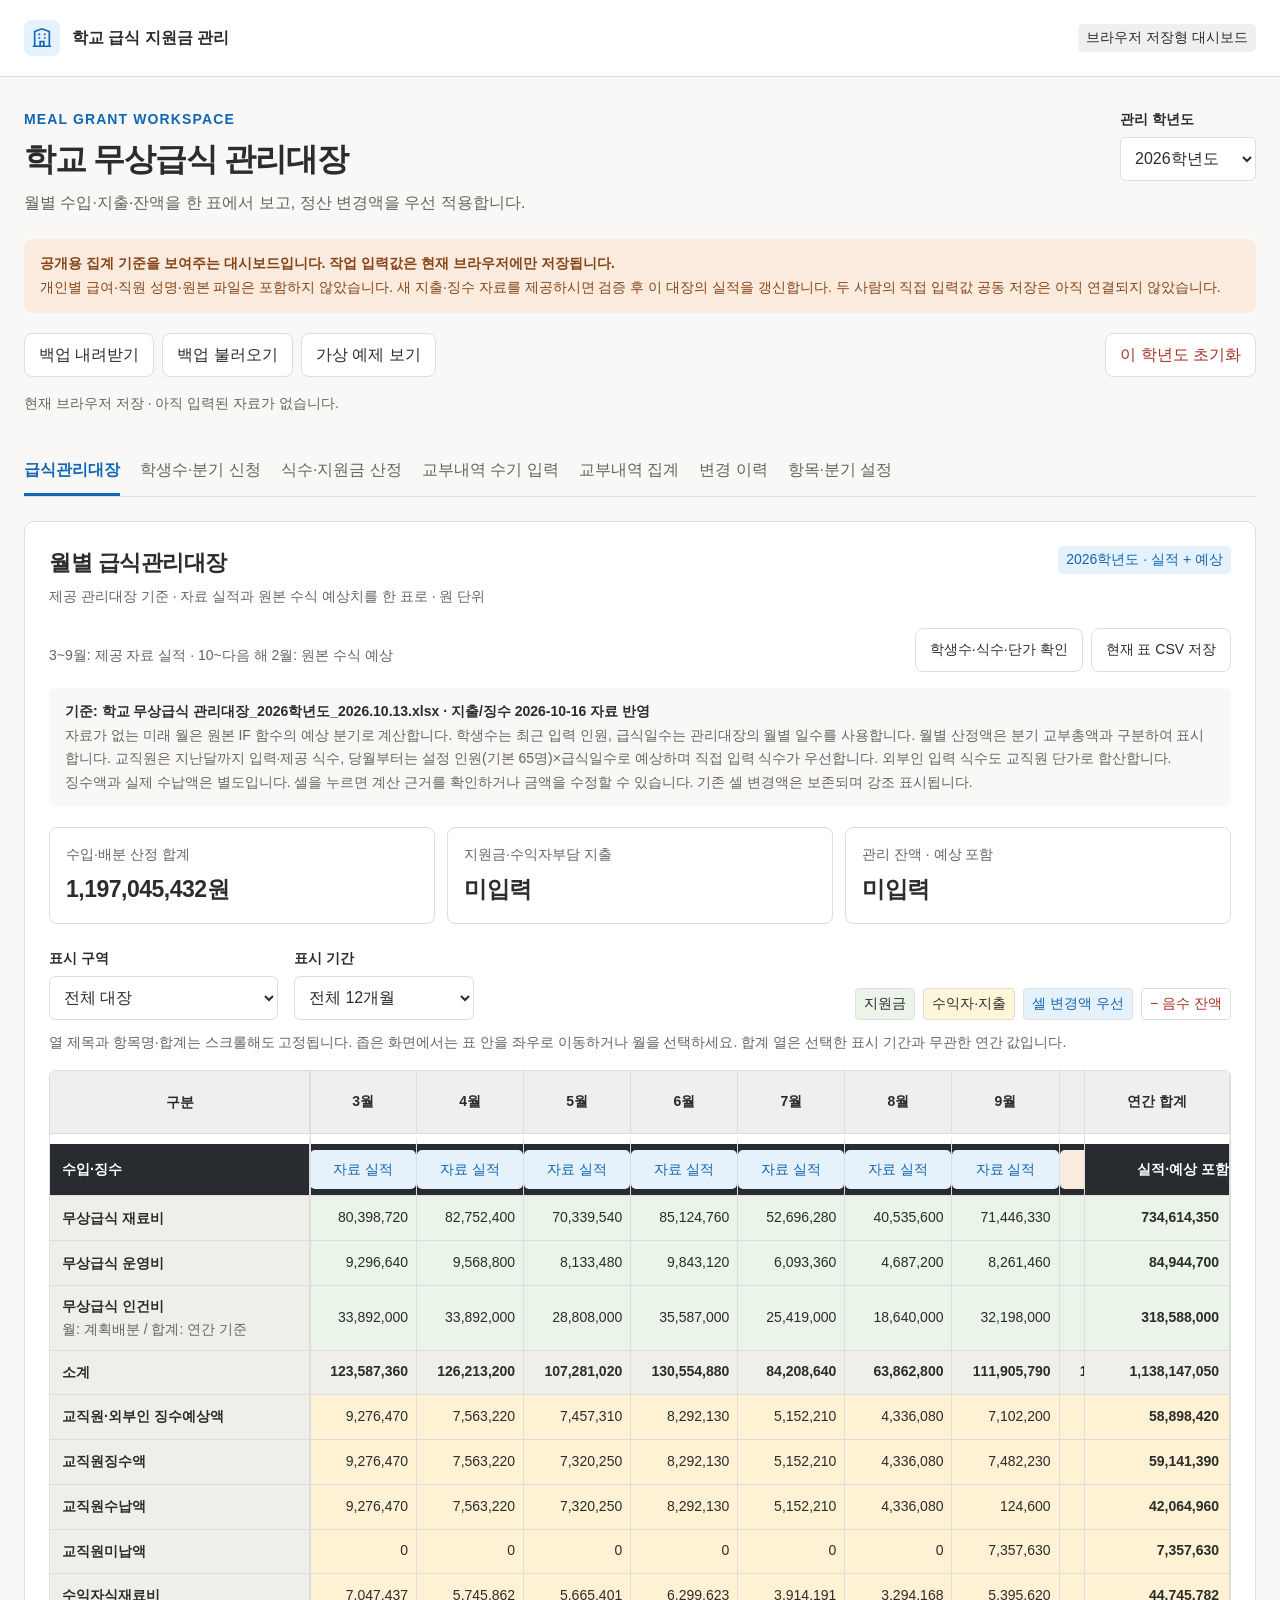
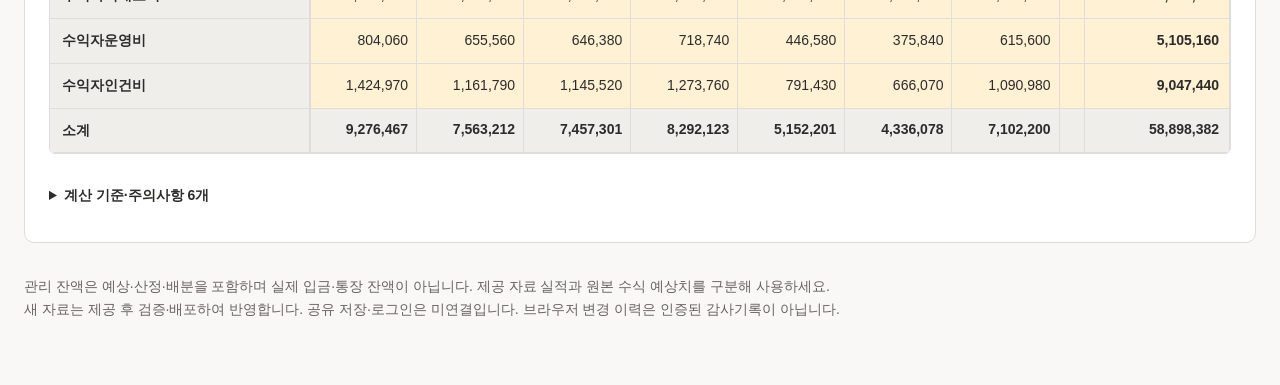
==== commit 2a0b50e6: "Add monthly staff and external meal revenue forecasting" ====
--- a/index.html
+++ b/index.html
@@ -5,13 +5,17 @@
 @media(max-width:700px){.top-inner{padding:16px}.top-inner .brand{font-size:14px}.top-inner>.badge{display:none}main{padding:24px 16px 48px}h1{font-size:28px}.hero{gap:12px;flex-wrap:wrap}.yearbox{width:100%;display:flex;align-items:center;gap:12px}.yearbox label{margin:0;white-space:nowrap}.yearbox select{max-width:150px}.stats{grid-template-columns:1fr;gap:10px}.stat{padding:16px}.stat .value{font-size:26px}.toolbar .push{margin-left:0}.panel{padding:18px}.section-head{flex-direction:column}.selectors,.fields,.grid2{grid-template-columns:1fr}.settings-fields{grid-template-columns:1fr}.savebar{align-items:stretch;flex-direction:column}.savebar button{width:100%}.entry-card{padding:16px}.tabs{gap:20px;margin-top:24px}.entry-title{align-items:flex-start}.entry-actions{align-items:flex-start}.rules{padding:12px}.field-help{margin-bottom:2px}.toolbar button{flex:1;white-space:nowrap}.notice{margin-top:20px}.fund-row{align-items:flex-start}.fund-row button{flex-shrink:0}}
 .stats[hidden]{display:none}.funding-metrics{display:grid;grid-template-columns:repeat(3,minmax(0,1fr));gap:16px}.funding-metrics>div{border:1px solid var(--border);padding:16px;border-radius:8px;background:var(--surface);min-width:0}.funding-metrics strong{display:block;font-size:22px;letter-spacing:-.4px;font-variant-numeric:tabular-nums;overflow-wrap:anywhere}.funding-metrics p{font-size:14px;color:var(--muted);margin-top:8px}.grade-grid{display:grid;grid-template-columns:repeat(3,minmax(0,1fr));gap:16px;margin-top:16px}.grade-grid>div{min-width:0}
 @media(max-width:700px){.funding-metrics,.grade-grid{grid-template-columns:1fr}}
-@media(prefers-reduced-motion:no-preference){button{transition:background-color .12s,border-color .12s}}
+@media(prefers-reduced-motion:no-preference){button{transition:background-color .12s,border-color .12s}}.catering-scroll{margin-top:16px;border:1px solid var(--border);border-radius:8px;max-height:740px}.catering-table{min-width:940px}.catering-table th,.catering-table td{vertical-align:middle}.catering-table thead th{position:sticky;top:0;z-index:2;background:var(--surface)}.catering-table th:first-child{min-width:75px}.catering-table td:nth-child(2){min-width:190px}.catering-table td:nth-child(3),.catering-table td:nth-child(4){min-width:170px}.catering-table small{display:block;font-size:14px;color:var(--muted);margin-top:6px;white-space:nowrap}.catering-table .catering-applied{color:var(--blue)}.catering-revenue{font-weight:700;background:var(--blue-bg);color:var(--blue)}.catering-table tfoot td{position:sticky;bottom:0;z-index:1}.catering-table input{max-width:160px}.catering-table output{font-variant-numeric:tabular-nums}
+@media(max-width:700px){.catering-scroll{max-height:70vh}.catering-table{min-width:940px}}
+
+.catering-table td:nth-child(2),.catering-table td:nth-child(3){min-width:170px}.catering-table td:nth-child(4){min-width:190px}.catering-table .catering-mobile-month{display:none}@media(max-width:700px){.catering-table .catering-mobile-month{display:block;color:var(--blue);margin:0 0 6px}}
+
 body.matrix-page main{max-width:1900px}body.matrix-page .top-inner{max-width:1900px}
 .ledger-panel{padding:24px;background:var(--bg);border:1px solid var(--border);border-radius:10px}
 .ledger-controls{display:flex;justify-content:space-between;align-items:center;flex-wrap:wrap;gap:12px}.ledger-controls .mode{margin:0}
 .ledger-actions{display:flex;gap:8px;flex-wrap:wrap}.ledger-actions button{font-size:14px}
 .ledger-source{font-size:14px;line-height:1.7;padding:12px 16px;background:var(--surface);border-radius:8px;margin-top:16px;color:var(--muted)}.ledger-source strong{color:var(--text)}
-.ledger-kpis{display:grid;grid-template-columns:repeat(4,minmax(0,1fr));gap:12px;margin-top:20px}.ledger-kpis>div{border:1px solid var(--border);border-radius:8px;padding:16px;min-width:0}.ledger-kpis label{font-weight:500;color:var(--muted)}.ledger-kpis strong{font-size:23px;letter-spacing:-.5px;font-variant-numeric:tabular-nums;overflow-wrap:anywhere}
+.ledger-kpis{display:grid;grid-template-columns:repeat(3,minmax(0,1fr));gap:12px;margin-top:20px}.ledger-kpis>div{border:1px solid var(--border);border-radius:8px;padding:16px;min-width:0}.ledger-kpis label{font-weight:500;color:var(--muted)}.ledger-kpis strong{font-size:23px;letter-spacing:-.5px;font-variant-numeric:tabular-nums;overflow-wrap:anywhere}
 .ledger-filters{display:flex;align-items:end;gap:16px;flex-wrap:wrap;margin-top:24px}.ledger-filters>div{min-width:180px}.ledger-legend{margin-left:auto;display:flex;gap:8px;flex-wrap:wrap;align-items:center;font-size:14px}.ledger-legend span{padding:4px 8px;border-radius:4px;border:1px solid var(--border)}.legend-budget{background:#eaf4e8}.legend-allocation{background:#fff6da}.legend-change{background:var(--blue-bg);color:var(--blue)}
 .ledger-scroll{margin-top:16px;overflow:auto;max-height:76vh;border:1px solid var(--border);border-radius:6px;position:relative;overscroll-behavior-x:contain}
 .ledger-table{table-layout:fixed;width:100%;min-width:1690px;border-collapse:separate;border-spacing:0;font-size:14px;color:var(--text);background:var(--bg);font-variant-numeric:tabular-nums}
@@ -145,6 +149,7 @@
     const defaults=[4670,540,318588000,4670,540,870,87,63];
     return {
       planning:Enrollment.initial(),
+      mealForecast:{people:65},
       rates:Object.fromEntries(keys.map((k,i)=>[k,known?defaults[i]:null])),
       meals:Object.fromEntries(M.map(m=>[String(m),{grades:[0,1,2].map(()=>({people:null,days:null})),actualStudent:null,staff:null,external:null}])),
       corrections:{
@@ -182,7 +187,7 @@
       if(!x||!['monthly','quarter'].includes(x.mode)||!Array.isArray(x.quarters)||x.quarters.length!==4)throw new Error('정산 적용 단위가 올바르지 않습니다.');
       corrections[type]={mode:x.mode,months:Object.fromEntries(M.map(m=>[String(m),correction(x.months[String(m)])])),quarters:x.quarters.map(correction)};
     }
-    return {rates,meals,corrections,planning:Enrollment.validate(obj.planning)};
+    return {rates,meals,corrections,planning:Enrollment.validate(obj.planning),mealForecast:{people:integer(obj.mealForecast?.people??65,100000)}};
   }
   function product(a,b){return a===null||b===null?null:a*b;}
   function sum(values) {
@@ -203,7 +208,8 @@
       const staffFoodRate=rates.staffFood!==null&&rates.staffRice!==null?rates.staffFood+rates.staffRice:null;
       return {month:m,plannedStudent:plannedValue,studentMeals,studentSource:r.actualStudent!==null?'실제 식수':r.peopleBasis.some(b=>b.kind==='자동 예상')?'자동 예상 인원 × 급식일수':'인원 × 급식일수',
         food:product(studentMeals,rates.studentFood),operations:product(studentMeals,rates.studentOperations),
-        staffMeals:r.staff,externalMeals:r.external,
+        staffMeals:r.staff,externalMeals:r.external,beneficiaryMeals:r.staff===null?(r.external>0?r.external:null):r.staff+(r.external??0),
+        revenue:product(r.staff===null?(r.external>0?r.external:null):r.staff+(r.external??0),staffRate.missing?null:staffRate.value),
         staff:{food:product(r.staff,staffFoodRate),operations:product(r.staff,rates.staffOperations),labor:product(r.staff,rates.staffLabor),vat:product(r.staff,rates.staffVat),rice:product(r.staff,rates.staffRice),total:product(r.staff,staffRate.missing?null:staffRate.value)}
       };
     });
@@ -250,14 +256,31 @@
       foodStaffRate:rates.staffFood!==null&&rates.staffRice!==null?rates.staffFood+rates.staffRice:null};
   }
   // Read-through source defaults. Never write derived/default values into user inputs.
-  function withBaseline(calc,year){
-    const out=validate(calc,year);
-    if(year!==Data.year)return out;
+  function mealContext(calc,year,now=new Date()){
+    const raw=validate(calc,year),date=new Date(now),current=date.getFullYear()*12+date.getMonth();
+    const resolved=Enrollment.resolve(raw);
+    return M.map((m,i)=>{
+      const calendar=(m<3?year+1:year)*12+m-1,forecast=calendar>=current;
+      const days=resolved[m].grades.map((g,j)=>g.days??(year===Data.year?Data.days[m][j]:null));
+      const operatingDays=days.some(x=>x!==null)?Math.max(...days.filter(x=>x!==null)):null;
+      const explicit=raw.meals[m].staff;
+      const sourceActual=year===Data.year&&i<=M.indexOf(Data.actualThroughMonth)?Data.staffMeals[i]:null;
+      const staff=explicit??(forecast?product(raw.mealForecast.people,operatingDays):sourceActual);
+      const external=raw.meals[m].external??0;
+      return {month:m,forecast,days:operatingDays,people:raw.mealForecast.people,staff,external,
+        source:explicit!==null?'입력 식수':forecast?'자동 예상':sourceActual!==null?'제공 자료 식수':'미입력'};
+    });
+  }
+  function withBaseline(calc,year,now=new Date()){
+    const out=validate(calc,year),context=mealContext(calc,year,now);
     const last=M.indexOf(Data.actualThroughMonth);
-    M.forEach((m,i)=>{out.meals[m].grades.forEach((g,j)=>{
-      if(g.people===null&&i<=last)g.people=Data.grades[m][j];
-      if(g.days===null)g.days=(out.planning.enabled?out.planning.quarters[Math.floor(i/3)].days[m][j]:null)??Data.days[m][j];
-    });if(out.meals[m].staff===null)out.meals[m].staff=Data.staffMeals[i];});
+    M.forEach((m,i)=>{
+      if(year===Data.year)out.meals[m].grades.forEach((g,j)=>{
+        if(g.people===null&&i<=last)g.people=Data.grades[m][j];
+        if(g.days===null)g.days=(out.planning.enabled?out.planning.quarters[Math.floor(i/3)].days[m][j]:null)??Data.days[m][j];
+      });
+      out.meals[m].staff=context[i].staff;
+    });
     return out;
   }
   function changes(a,b,prefix=''){
@@ -269,7 +292,7 @@
     }
     return out;
   }
-  const api={M,keys,initial,validate,compute,withBaseline,changes};
+  const api={M,keys,initial,validate,compute,withBaseline,mealContext,changes};
   if(typeof module!=='undefined'&&module.exports)module.exports=api;else root.MealFunding=api;
 })(typeof window!=='undefined'?window:globalThis);</script><script>(function(r){const data={"schema":1,"year":2026,"sourceName":"ledger.xlsx","sourceLabel":"학교 무상급식 관리대장_2026학년도_2026.10.13.xlsx","sourceRange":"기초자료!Q2:AD49","months":[3,4,5,6,7,8,9,10,11,12,1,2],"rows":{"4":{"label":"무상급식 재료비","values":[80398720,82752400,70339540,85124760,52696280,40535600,71446330,77017640,77017640,85124760,12160680,0],"total":734614350},"5":{"label":"무상급식 운영비","values":[9296640,9568800,8133480,9843120,6093360,4687200,8261460,8905680,8905680,9843120,1406160,0],"total":84944700},"6":{"label":"무상급식 인건비","values":[33892000,33892000,28808000,35587000,25419000,18640000,32198000,32198000,32198000,35587000,5084500,5084500],"total":318588000},"7":{"label":"소계","values":[123587360,126213200,107281020,130554880,84208640,63862800,111905790,118121320,118121320,130554880,18651340,5084500],"total":1138147050},"8":{"label":"교직원징수예상액","values":[9276470,7563220,7457310,8292130,5152210,4336080,7102200,7102200,7102200,7849800,1121400,0],"total":72355220},"9":{"label":"교직원징수액","values":[9276470,7563220,7457310,8292130,5152210,80990,7102200,7102200,7102200,7849800,1121400,0],"total":68100130},"10":{"label":"교직원수납액","values":[9276470,7563220,7457310,8292130,5152210,80990,0,0,0,0,0,0],"total":37822330},"11":{"label":"교직원미납액","values":[null,null,null,null,null,null,null,null,null,null,null,null],"total":0},"12":{"label":"수익자식재료비","values":[7047437,5745862,5665401,6299623,3914191,3294168,5395620,5395620,5395620,5963580,851940,0],"total":54969062},"13":{"label":"수익자운영비","values":[804060,655560,646380,718740,446580,375840,615600,615600,615600,680400,97200,0],"total":6271560},"14":{"label":"수익자인건비","values":[1424970,1161790,1145520,1273760,791430,666070,1090980,1090980,1090980,1205820,172260,0],"total":11114560},"15":{"label":"소계","values":[9276467,7563212,7457301,8292123,5152201,4336078,7102200,7102200,7102200,7849800,1121400,0],"total":72355182},"16":{"label":"합계","values":[132863827,133776412,114738321,138847003,89360841,68198878,119007990,125223520,125223520,138404680,19772740,5084500],"total":1210502232},"19":{"label":"(도.231) 무상급식 식재료비","values":[61836080,63958020,56293140,66388670,0,0,51441357.6,55452700.8,55452700.8,61289827.199999996,8755689.6,0],"total":480868186.00000006},"20":{"label":"(기.101) 안산시 무상급식 식재료비","values":[17567090,14983260,14916630,16538380,3101000,93272070,20004972.400000002,21564939.200000003,21564939.200000003,23834932.8,3404990.4000000004,0],"total":250753204.00000003},"21":{"label":"(도.235) 자율선택급식 운영 재료비","values":[null,null,null,null,null,null,null,null,null,null,null,null],"total":0},"22":{"label":"(수.401) 급식용 식재료비","values":[8183200,8317150,6902290,9101830,0,2046660,5395620,5395620,5395620,5963580,851940,0],"total":57553510},"23":{"label":"자부담 식재료비","values":[0,0,0,0,0,0,0,0,0,0,0,0],"total":0},"24":{"label":"소계","values":[87586370,87258430,78112060,92028880,3101000,95318730,76841950,82413260,82413260,91088340,13012620,0],"total":789174900.0000001},"25":{"label":"식품비 잔액","values":[-140213,1239832,-2107119,-604497,53509471,-51488962,0,0,0,0,0,0],"total":408511.9999998808},"26":{"label":"(도.231) 음식물쓰레기 처리비","values":[681000,691500,532500,730500,493500,313500,900000,900000,900000,900000,0,0],"total":7042500},"27":{"label":"(도.231) 식기세척기 세제 구입비","values":[0,290400,523600,698500,795300,374000,900000,900000,900000,900000,900000,900000],"total":8081800},"28":{"label":"(도.231) 소모품 구입비","values":[0,0,0,0,2868640,853300,900000,900000,900000,900000,900000,900000],"total":9121940},"29":{"label":"(도.231) 무상급식 도시가스 요금","values":[184250,2549090,2132790,1553150,2054790,1454760,2200000,2200000,2200000,2200000,2200000,1100000],"total":22028830},"30":{"label":"(도.231) 무상급식 상하수도 요금","values":[313910,910930,1255070,1066950,1049950,688970,1000000,1000000,1000000,1000000,1000000,500000],"total":10785780},"31":{"label":"(도.231) 무상급식 전기요금","values":[1013460,1281110,1180910,1521110,1884970,1744570,1600000,1600000,1600000,1600000,1600000,800000],"total":17426130},"32":{"label":"(도.231) 무상급식 위탁학생 지원금","values":[740050,994850,860050,1038650,903850,742650,800000,800000,800000,800000,800000,800000],"total":10080100},"33":{"label":"(도.235) 자율선택급식 운영 업무추진비","values":[null,null,null,null,null,null,null,null,null,null,null,null],"total":0},"34":{"label":"(도.235) 자율선택급식 운영 복지물품 구입비","values":[null,null,null,null,null,null,null,null,null,null,null,null],"total":0},"35":{"label":"(도.235) 자율선택급식 운영 학생 교육비","values":[null,null,null,null,null,null,null,null,null,null,null,null],"total":0},"36":{"label":"소계","values":[2932670,6717880,6484920,6608860,10051000,6171750,8300000,8300000,8300000,8300000,7400000,5000000],"total":84567080},"37":{"label":"운영비 잔액","values":[7168030,3506480,2294940,3953000,-3511060,-1108710,577060,1221280,1221280,2223520,-5896640,-5000000],"total":6649180},"38":{"label":"(도.212) 무상급식 부분위탁 인건비","values":[33713000,33713000,28656000,35399000,25285000,18542000,32198000,32198000,32198000,35587000,5084500,5084500],"total":317658000},"39":{"label":"(수.401) 교직원급식 인건비","values":[1424970,1161790,1145520,1273760,791430,666070,1090980,1090980,1090980,1205820,172260,0],"total":11114560},"40":{"label":"소계","values":[35137970,34874790,29801520,36672760,26076430,19208070,33288980,33288980,33288980,36792820,5256760,5084500],"total":328772560},"41":{"label":"합계","values":[125657010,128851100,114398500,135310500,39228430,120698550,118430930,124002240,124002240,136181160,25669380,10084500],"total":1202514540},"43":{"label":"(일.505) 산재사고 예방 위생용품 구입비","values":[0,0,0,0,0,0,0,0,0,0,0,0],"total":0},"44":{"label":"급식 정수기 유지관리비","values":[87000,87000,87000,87000,0,87000,78000,78000,78000,78000,78000,78000],"total":903000},"45":{"label":"급식기구 수선비","values":[385000,0,976800,171600,0,2779800,500000,500000,500000,500000,500000,500000],"total":7313200},"46":{"label":"급식승강기 안전관리 용역비","values":[132000,132000,132000,132000,274120,132000,132000,132000,132000,132000,1320000,132000],"total":2914120},"47":{"label":"급식기구 구입비","values":[0,0,0,0,0,0,0,0,0,0,0,0],"total":0},"48":{"label":"급식실 방역비","values":[130000,130000,130000,130000,130000,130000,130000,130000,130000,130000,130000,130000],"total":1560000},"49":{"label":"학교급식 종사원 위생교육비","values":[0,35000,0,0,0,0,0,0,0,0,0,0],"total":35000}},"incomeStatus":["정산","정산","정산","정산","예상","정산","예상","예상","예상","예상","예상","예상"],"expenseStatus":["정산","정산","정산","정산","정산","정산","예상","예상","예상","예상","예상","예상"],"baseline":{"studentMeals":[17156,17720,15062,18228,11284,8680,15299,16492,16492,18228,2604,0],"staffMeals":[1489,1214,1197,1331,827,696,1140,1140,1140,1260,180,0],"foodAdjustments":[280200,0,0,0,0,0,0,0,0,0,0,0],"operationAdjustments":[32400,0,0,0,0,0,0,0,0,0,0,0],"laborAllocation":[33892000,33892000,28808000,35587000,25419000,18640000,32198000,32198000,32198000,35587000,5084500,5084500],"teacherLaborRound10":[true,true,true,true,true,true,false,false,false,false,false,false]},"forecasts":{"23":[0.0,0.0,0.0,0.0,0.0,0.0,0.0,0.0,0.0,0.0,0.0,0.0],"26":[900000.0,900000.0,900000.0,900000.0,493500.0,313500.0,900000.0,900000.0,900000.0,900000.0,0.0,0.0],"27":[0.0,900000.0,900000.0,900000.0,795300.0,374000.0,900000.0,900000.0,900000.0,900000.0,900000.0,900000.0],"28":[0.0,0.0,900000.0,900000.0,2868640.0,0.0,900000.0,900000.0,900000.0,900000.0,900000.0,900000.0],"29":[2200000.0,2200000.0,2200000.0,2200000.0,2054790.0,1454760.0,2200000.0,2200000.0,2200000.0,2200000.0,2200000.0,1100000.0],"30":[1000000.0,1000000.0,1000000.0,1000000.0,1049950.0,688970.0,1000000.0,1000000.0,1000000.0,1000000.0,1000000.0,500000.0],"31":[1600000.0,1600000.0,1600000.0,1600000.0,1884970.0,1744570.0,1600000.0,1600000.0,1600000.0,1600000.0,1600000.0,800000.0],"32":[800000.0,800000.0,800000.0,800000.0,903850.0,742650.0,800000.0,800000.0,800000.0,800000.0,800000.0,800000.0],"33":[null,null,null,null,null,null,null,null,null,null,null,null],"34":[null,null,null,null,null,null,null,null,null,null,null,null],"35":[null,null,null,null,null,null,null,null,null,null,null,null],"43":[0.0,0.0,0.0,0.0,0.0,0.0,0.0,0.0,0.0,0.0,0.0,0.0],"44":[78000.0,78000.0,78000.0,78000.0,78000.0,78000.0,78000.0,78000.0,78000.0,78000.0,78000.0,78000.0],"45":[0.0,513700.0,924000.0,70000.0,718000.0,500000.0,500000.0,500000.0,500000.0,500000.0,500000.0,500000.0],"46":[132000.0,132000.0,132000.0,132000.0,274120.0,132000.0,132000.0,132000.0,132000.0,132000.0,1320000.0,132000.0],"47":[0.0,0.0,0.0,0.0,0.0,0.0,0.0,0.0,0.0,0.0,0.0,0.0],"48":[130000.0,130000.0,130000.0,130000.0,130000.0,330000.0,130000.0,130000.0,130000.0,130000.0,130000.0,130000.0],"49":[0.0,35000.0,35000.0,0.0,0.0,0.0,0.0,0.0,0.0,0.0,0.0,0.0]},"foodExpenseShare":{"province":0.72,"city":0.28,"status":"원본 예상 수식에서 가져온 비율 · 현행 교부 기준 확인 필요"},"notes":["저장된 계산값을 원본 비교용으로 보존했습니다. 전체 엑셀 재계산 결과를 인증한 것이 아닙니다.","2026.10.13 파일 기준 대장입니다. 별도로 첨부한 10.16 지출·징수 자료까지 갱신한 값이 아닙니다.","수입 합계는 지원금 산정액+수익자 배분액이며, 은행 입금액·현금 잔액이 아닙니다.","직원 성명·생년월일·개인별 급여·거래 상세는 추출하지 않았습니다."]};if(typeof module!=="undefined"&&module.exports)module.exports=data;else r.LedgerReference=data;})(typeof window!=="undefined"?window:globalThis);</script><script>(function(root){
   'use strict';
@@ -280,9 +303,9 @@
   const groups=[
     {id:'income',name:'수입·징수',rows:[4,5,6,7,8,9,10,11,12,13,14,15,16]},
     {id:'expenses',name:'지출 · 지원금 / 수익자부담',rows:Array.from({length:23},(_,i)=>i+19)},
-    {id:'school',name:'지출 · 학교 자체부담',rows:[43,44,45,46,47,48,49]}
+    {id:'school',name:'지출 · 학교 자체부담',rows:[43,44,45,46,47,48,49,50]}
   ];
-  const derived=new Set([7,11,15,16,24,25,36,37,40,41]);
+  const derived=new Set([7,11,15,16,24,25,36,37,40,41,50]);
   const optional=new Set([21,23,33,34,35,43,47,49]);
   const editable=groups.flatMap(g=>g.rows).filter(r=>!derived.has(r));
   const sum=a=>a.every(x=>x===null)?null:a.reduce((n,x)=>n+(x??0),0);
@@ -315,7 +338,8 @@
     return out;
   }
   function reference(){
-    return {mode:'reference',rows:structuredClone(Ref.rows),incomeStatus:[...Ref.incomeStatus],expenseStatus:[...Ref.expenseStatus],
+    const rows=structuredClone(Ref.rows);rows['50']={label:'소계',values:M.map((m,i)=>sum([43,44,45,46,47,48,49].map(r=>rows[r].values[i]))),total:sum([43,44,45,46,47,48,49].map(r=>rows[r].total))};
+    return {mode:'reference',rows,incomeStatus:[...Ref.incomeStatus],expenseStatus:[...Ref.expenseStatus],
       annualLabor:Ref.rows['6'].total,laborAllocation:sum(Ref.rows['6'].values),warnings:[...Ref.notes],sources:{}};
   }
   function compute(state,options={}){
@@ -323,7 +347,7 @@
     const config=validate(state.matrix,state.year)??initial(state.year);
     const cal=F.validate(state.calculation,state.year),fund=F.compute(cal,state.ends);
     const seeded=config.seeded,base=Ref.baseline;
-    const rows=Object.fromEntries(groups.flatMap(g=>g.rows).map(r=>[String(r),{label:Ref.rows[String(r)].label,values:Array(12).fill(null),total:null}]));
+    const rows=Object.fromEntries(groups.flatMap(g=>g.rows).map(r=>[String(r),{label:r===50?'소계':Ref.rows[String(r)].label,values:Array(12).fill(null),total:null}]));
     const sources={},warnings=[];
     const original=(r,i)=>seeded?Ref.rows[String(r)].values[i]:null;
     const set=(r,i,n,why)=>{rows[String(r)].values[i]=n;sources[r+':'+M[i]]=why;};
@@ -344,7 +368,8 @@
     for(let i=0;i<12;i++){
       const m=M[i],row=fund.monthly[i];
       const student=row.studentMeals??(seeded&&!cal.planning.enabled?base.studentMeals[i]:null);
-      const teacher=row.staffMeals??(seeded?base.staffMeals[i]:null);
+      const teacher=(row.staffMeals??(!unified&&seeded?base.staffMeals[i]:null));
+      const beneficiary=teacher===null?(row.externalMeals>0?row.externalMeals:null):teacher+(row.externalMeals??0);
       for(const [r,type,rate,adjust] of [[4,'food',cal.rates.studentFood,base.foodAdjustments[i]],[5,'operations',cal.rates.studentOperations,base.operationAdjustments[i]]]){
         const c=corr(type,i);
         let value=student===null||rate===null?null:student*rate+(seeded&&(!cal.planning.enabled||unified)?adjust:0),why=seeded?'제공 관리대장 학생수·월별 급식일수 × 단가 + 원본 보정액':'식수 × 단가';
@@ -354,16 +379,16 @@
         set(r,i,value,why);
       }
       set(6,i,over(6,i)?.value??(seeded?base.laborAllocation[i]:null),over(6,i)?'인건비 월별 계획배분 변경액':'원본 인건비 월별 계획배분 · 실제 교부시점 아님');
-      set(8,i,over(8,i)?.value??(teacher===null||fund.staffRate===null?null:teacher*fund.staffRate),over(8,i)?'셀 변경액':'교직원 식수 × 1식 합계 · 수납액 아님');
+      set(8,i,over(8,i)?.value??(beneficiary===null||fund.staffRate===null?null:beneficiary*fund.staffRate),over(8,i)?'셀 변경액':'교직원·외부인 총식수 × 교직원 급식 단가 · 수납액 아님');
       let charges=config.incomeStatus[i]==='예상'?get(8,i):(unified?Data.receipts.charged[i]:seeded&&Ref.incomeStatus[i]==='정산'?original(9,i):null);
-      set(9,i,over(9,i)?.value??charges,over(9,i)?'셀 변경액':config.incomeStatus[i]==='예상'?'예상: 교직원 징수예상액':unified?'징수부 실적 · 적요의 급식 대상월 기준':'정산: 첨부 대장 징수액 · 신규 정산월은 입력 필요');
+      set(9,i,over(9,i)?.value??charges,over(9,i)?'셀 변경액':config.incomeStatus[i]==='예상'?'예상: 교직원·외부인 징수예상액':unified?'징수부 실적 · 적요의 급식 대상월 기준':'정산: 첨부 대장 징수액 · 신규 정산월은 입력 필요');
       set(10,i,over(10,i)?.value??(unified?Data.receipts.received[i]:original(10,i)),over(10,i)?'셀 변경액':unified?'징수부 실제 수납액 · 미래 수납을 예상 현금으로 만들지 않음':'첨부 대장 수납액 · 실제 신규 수납자료 미연결');
       set(11,i,config.incomeStatus[i]==='정산'?(minus(get(9,i),get(10,i))===null?null:minus(get(9,i),get(10,i))-(unified?Data.receipts.writeoff[i]:0)):null,'자료 실적월 징수액 - 수납액 - 불납결손액 · 예상월 미납액은 미확정');
-      const tf=teacher===null||fund.foodStaffRate===null?null:teacher*fund.foodStaffRate;
-      const to=teacher===null||cal.rates.staffOperations===null?null:teacher*cal.rates.staffOperations;
-      let tl=teacher===null||cal.rates.staffLabor===null||cal.rates.staffVat===null?null:teacher*(cal.rates.staffLabor+cal.rates.staffVat);
-      if(tl!==null&&config.legacyRound10&&Ref.baseline.teacherLaborRound10[i])tl=Math.floor(tl/10)*10;
-      for(const [r,value] of [[12,tf],[13,to],[14,tl]])set(r,i,over(r,i)?.value??value,over(r,i)?'셀 변경액':r===14?'교직원 인건비 + 부가세 · 원본 절사 옵션 반영':'교직원 식수별 배분 · 쌀지원금은 식재료비에 포함');
+      const tf=beneficiary===null||fund.foodStaffRate===null?null:beneficiary*fund.foodStaffRate;
+      const to=beneficiary===null||cal.rates.staffOperations===null?null:beneficiary*cal.rates.staffOperations;
+      let tl=beneficiary===null||cal.rates.staffLabor===null||cal.rates.staffVat===null?null:beneficiary*(cal.rates.staffLabor+cal.rates.staffVat);
+      if(tl!==null&&config.legacyRound10&&Ref.baseline.teacherLaborRound10[i]&&(!unified||(teacher===Data.staffMeals[i]&&!row.externalMeals&&cal.rates.staffLabor===870&&cal.rates.staffVat===87)))tl=Math.floor(tl/10)*10;
+      for(const [r,value] of [[12,tf],[13,to],[14,tl]])set(r,i,over(r,i)?.value??value,over(r,i)?'셀 변경액':r===14?'교직원 인건비 + 부가세 · 원본 절사 옵션 반영':'교직원·외부인 식수별 배분 · 쌀지원금은 식재료비에 포함');
       set(7,i,strict([get(4,i),get(5,i),get(6,i)]),'무상급식 재료비 + 운영비 + 인건비');
       set(15,i,strict([get(12,i),get(13,i),get(14,i)]),'수익자 식재료비 + 운영비 + 인건비(부가세 포함)');
       set(16,i,strict([get(7,i),get(15,i)]),'지원금 소계 + 수익자 배분 소계 · 징수/수납행 중복 합산 안 함');
@@ -391,6 +416,7 @@
       set(37,i,minus(strict([get(5,i),get(13,i)]),get(36,i)),'무상급식 운영비 + 수익자 운영비 - 운영비 지출 소계');
       set(40,i,strict([get(38,i),get(39,i)]),'인건비 지출 소계');
       set(41,i,strict([get(24,i),get(36,i),get(40,i)]),'식재료비 + 운영비 + 인건비 지출 소계');
+      set(50,i,sum([43,44,45,46,47,48,49].map(r=>get(r,i))),'학교 자체부담 월별 지출 소계 · 빈칸 제외');
     }
     for(const [r,data] of Object.entries(rows)){
       data.total=sum(data.values);
@@ -426,6 +452,7 @@
     if(!unified&&fund.quarters.some(q=>q.food.mode==='received'||q.operations.mode==='received'))warnings.push('실제 교부액은 분기 합계로 1회 적용했습니다. 해당 월은 미배분이며 월별 잔액을 확정하지 않습니다.');
     warnings.push('관리 잔액은 산정·예상액을 포함합니다. 실제 입금·통장 잔액이 아닙니다. 학교 자체부담 지출은 지원금 잔액에서 별도 분리합니다.');
     if(unified)warnings.push('징수·지출은 '+Data.asOf+' 제공 자료를 대상월로 집계했습니다. 3~9월은 자료 기준 실적이며 월 마감이 검증된 확정액이라는 뜻은 아닙니다. 10~다음 해 2월은 원본 함수의 예상 분기를 적용합니다.');
+    if(unified)warnings.push('교직원 급식비는 지난달까지 입력·제공 식수, 당월부터 학년도 말까지 65명(설정 인원)×월별 급식일수로 예상합니다. 직접 입력한 총식수가 있으면 우선하며 외부인은 입력 식수만 동일 단가로 합산합니다. 실제 징수·수납 실적은 예상액으로 덮어쓰지 않습니다.');
     if(unified)warnings.push('분기 교부액·분기 총액 변경은 신청 화면의 비교용 기록입니다. 이 대장의 무상급식 재료비·운영비는 원본처럼 월별 학생수×급식일수×단가로 표시하여 분기 금액 때문에 월별 칸을 비우지 않습니다.');
     return {mode:unified?'unified':'working',rows,incomeStatus:config.incomeStatus,expenseStatus:config.expenseStatus,annualLabor:labor,laborAllocation:allocation,warnings,sources};
   }
@@ -436,8 +463,9 @@
       next.matrix.seeded=true;next.matrix.legacyRound10=true;
       next.matrix.incomeStatus=M.map((m,i)=>i<=M.indexOf(Data.actualThroughMonth)?'정산':'예상');
       next.matrix.expenseStatus=[...next.matrix.incomeStatus];
-      next.calculation=F.withBaseline(state.calculation,state.year);
-    }
+      
+    }
+    next.calculation=F.withBaseline(state.calculation,state.year);
     return compute(next,{unified:sameYear});
   }
   function sourceConfig(state){
@@ -585,30 +613,62 @@
   const api={MAX,MONTHS,amount,money,effective,emptyEntry,emptyPeriod,initial,ranges,period,entries,summarize,validateEntry,validatePeriod,validateState,savePeriod,hasData,Funding,Matrix};
   if(typeof module!=='undefined'&&module.exports) module.exports=api;
   else root.MealGrant=api;
-})(typeof window!=='undefined'?window:globalThis);</script><script>(() => {
+})(typeof window!=='undefined'?window:globalThis);</script><script>(()=>{'use strict';
+let page='meals',dirty=false;
+const F=window.MealFunding,rateKeys=['staffFood','staffOperations','staffLabor','staffVat','staffRice'];
+const labels={staffFood:'식재료비',staffOperations:'운영비',staffLabor:'인건비',staffVat:'부가세',staffRice:'쌀지원금'};
+function render(o){
+ const {$,esc,money,C,notify,getState,persist,setDirty}=o,state=getState(),calc=state.calculation;
+ const num=n=>n===null?'—':n.toLocaleString('ko-KR'),text=n=>n===null?'':String(n);
+ const mark=v=>{dirty=v;setDirty(v);};mark(false);
+ function save(next){try{const clean=F.validate(next,state.year),changes=F.changes(calc,clean);if(!changes.length){mark(false);error('');notify('변경된 내용이 없습니다.');return;}const out=structuredClone(getState());out.calculation=clean;out.updatedAt=new Date().toISOString();for(const d of changes)out.history.push({at:out.updatedAt,action:'교직원·외부인 식수·단가 변경',fund:'수익자 급식비',quarter:'',detail:d.key+' : '+JSON.stringify(d.before)+' → '+JSON.stringify(d.after)});out.history=out.history.slice(-500);persist(out);mark(false);render(o);notify('월별 식수와 수익 산정을 반영했습니다.');}catch(e){error(e.message);}}
+ function error(msg){$('#funding-error').textContent=msg;$('#funding-error').className=msg?'error':'';}
+ $('#content').innerHTML=`<section class="panel"><div class="section-head"><div><h2>교직원·외부인 월별 식수·수익 정산</h2><p>월별 총식수만 입력하면 급식비와 수익자 배분액을 자동 계산합니다. 학생수·지원금은 ‘학생수·분기 신청’에서 관리합니다.</p></div><span class="badge blue">${state.year}학년도</span></div>
+ <div class="funding-metrics"><div><label>교직원 급식비 · 실적+예상</label><strong id="catering-staff-total">—</strong></div><div><label>외부인 급식비 · 입력분</label><strong id="catering-external-total">—</strong></div><div><label>수익자 급식비 합계 · 산정</label><strong id="catering-total">—</strong></div></div>
+ <div class="mode" aria-label="교직원·외부인 산정 메뉴"><button data-catering-page="meals" aria-pressed="${page==='meals'}">월별 총식수 입력</button><button data-catering-page="rates" aria-pressed="${page==='rates'}">급식 단가·예상 인원</button></div><div id="funding-form"></div><div id="funding-error" role="alert"></div><div class="savebar"><p>저장하면 급식관리대장의 징수예상액·수익자 배분에 반영됩니다.</p><button id="funding-save" class="primary">${page==='meals'?'월별 식수 전체 저장':'단가·예상 인원 저장'}</button></div></section>`;
+ const actions=document.querySelectorAll('[data-catering-page]');actions.forEach(b=>b.onclick=()=>{if(dirty&&!confirm('저장하지 않은 입력을 버리고 이동할까요?'))return;page=b.dataset.cateringPage;render(o);});
+ const context=F.mealContext(calc,state.year);
+ if(page==='meals'){
+  $('#funding-form').innerHTML=`<div class="rules"><span class="step">자동 예상</span><span><b>지난달까지: 입력·제공 식수 / 당월부터 다음 해 2월까지: 교직원 ${calc.mealForecast.people}명 × 월별 급식일수</b><br>직접 입력한 총식수는 예상값보다 우선합니다. 빈칸은 자동 기준으로 복귀하고 0식은 급식 없음으로 적용합니다. 외부인은 입력 식수만 교직원과 같은 단가로 계산합니다.</span></div>
+  <p class="hint">교직원·외부인 두 열에 엑셀의 12행×2열을 복사해 붙여넣을 수 있습니다. 빈칸 아래 파란 숫자가 현재 적용 식수입니다. 인원과 급식일수는 입력하지 않아도 됩니다. 좁은 화면에서는 표 안을 좌우로 이동하세요.</p>
+  <div class="table-wrap catering-scroll" tabindex="0" role="region" aria-label="월별 교직원·외부인 총식수 입력표"><table class="catering-table"><caption class="sr-only">월별 총식수와 급식비 산정 · 금액 단위 원</caption><thead><tr><th scope="col">대상 월</th><th scope="col">교직원 총식수 (식)</th><th scope="col">외부인 총식수 (식)</th><th scope="col">적용 기준</th><th scope="col" class="num">총식수 합계</th><th scope="col" class="num">급식비 산정액 (원)</th></tr></thead><tbody>${context.map((r,i)=>`<tr><th scope="row">${r.month}월${r.month<3?`<small>${state.year+1}년</small>`:''}</th>${['staff','external'].map((k,j)=>`<td><input id="catering-${k}-${r.month}" data-meal-row="${i}" data-meal-col="${j}" inputmode="numeric" aria-label="${r.month}월 ${k==='staff'?'교직원':'외부인'} 총식수" value="${text(calc.meals[r.month][k])}" placeholder="${k==='staff'?num(r.staff):'0'}"><small class="catering-applied" id="catering-applied-${k}-${r.month}"></small></td>`).join('')}<td><span id="catering-source-${r.month}" class="badge ${r.forecast?'orange':'blue'}">${esc(r.source)}</span><small id="catering-days-${r.month}">${r.forecast?num(r.people)+'명 × '+num(r.days)+'일':'지난달까지 실제 식수'}</small></td><td class="num"><output id="catering-count-${r.month}">—</output></td><td class="num catering-revenue"><small class="catering-mobile-month">${r.month}월</small><output id="catering-revenue-${r.month}">—</output></td></tr>`).join('')}</tbody><tfoot><tr><td colspan="4">학년도 합계 · 실적+예상</td><td class="num" id="catering-count-total">—</td><td class="num" id="catering-revenue-total">—</td></tr></tfoot></table></div>
+  <p class="hint">자동 예상 급식일수는 ‘학생수·분기 신청’의 해당 월 학년별 급식일수 중 최댓값을 사용합니다. 교직원의 실제 운영일수가 다르면 월별 총식수를 직접 입력하세요. 현재 1식 합계: <b>${money(F.compute(calc).staffRate)}</b>.</p>
+  <p class="hint">여기서 계산하는 금액은 부과·배분 산정액이며 실제 수납액이 아닙니다. 제공된 징수부의 징수액·수납액·미납액은 그대로 보존합니다. 기존 관리대장 셀 변경액이 있으면 해당 셀이 우선합니다.</p>`;
+ }else{
+  $('#funding-form').innerHTML=`<h3>교직원·외부인 공통 급식 단가</h3><p class="hint">1식 단가를 항목별로 설정합니다. 학생 지원금 단가는 이 화면에서 변경하지 않습니다.</p><div class="grade-grid">${rateKeys.map(k=>`<div><label for="rate-${k}">${labels[k]} (원/식)</label><input id="rate-${k}" inputmode="numeric" value="${text(calc.rates[k])}"></div>`).join('')}<div><label for="catering-people">당월 이후 교직원 예상 인원 (명)</label><input id="catering-people" inputmode="numeric" value="${calc.mealForecast.people}"></div></div><div class="rules" style="margin-top:24px"><span class="step">배분</span><span>식재료비에는 재료비+쌀지원금, 인건비에는 인건비+부가세를 포함합니다. 쌀지원금과 부가세는 다시 중복 합산하지 않습니다. 예상 인원 변경 시 직접 입력한 총식수는 보존됩니다.</span></div>`;
+ }
+ function draft(){const next=structuredClone(calc);if(page==='meals'){F.M.forEach(m=>{for(const k of ['staff','external'])next.meals[m][k]=C.amount($(`#catering-${k}-${m}`).value);});}else{for(const k of rateKeys)next.rates[k]=C.amount($('#rate-'+k).value);const raw=$('#catering-people').value;if(!raw.trim())throw Error('교직원 예상 인원을 입력하세요. 급식이 없으면 0명을 입력하세요.');next.mealForecast.people=C.amount(raw);}return F.validate(next,state.year);}
+ function preview(){try{const next=draft(),ctx=F.mealContext(next,state.year),r=F.compute(F.withBaseline(next,state.year),state.ends);let staff=0,external=0,total=0,meals=0,missing=false,staffKnown=false,externalKnown=false;ctx.forEach((x,i)=>{const rate=r.staffRate,s=x.staff===null||rate===null?null:x.staff*rate,e=rate===null?null:x.external*rate,t=s===null?e:s+(e??0);staffKnown ||= s!==null;externalKnown ||= e!==null;staff+=s??0;external+=e??0;total+=t??0;meals+=(x.staff??0)+x.external;if(s===null||e===null)missing=true;if(page==='meals'){$(`#catering-applied-staff-${x.month}`).textContent='적용 '+num(x.staff)+'식';$(`#catering-applied-external-${x.month}`).textContent='적용 '+num(x.external)+'식';$(`#catering-source-${x.month}`).textContent=x.source;$(`#catering-count-${x.month}`).textContent=num(x.staff===null&&x.external===0?null:(x.staff??0)+x.external);$(`#catering-revenue-${x.month}`).textContent=money(x.staff===null&&x.external===0?null:t);}});$('#catering-staff-total').textContent=money(staffKnown?staff:null)+(missing?' · 입력분':'');$('#catering-external-total').textContent=money(externalKnown?external:null);$('#catering-total').textContent=money(staffKnown||externalKnown?total:null)+(missing?' · 입력분':'');if(page==='meals'){$('#catering-count-total').textContent=num(meals)+(missing?' · 입력분':'');$('#catering-revenue-total').textContent=money(staffKnown||externalKnown?total:null)+(missing?' · 입력분':'');}error('');}catch(e){error(e.message);}}
+ document.querySelectorAll('#funding-form input').forEach(x=>x.addEventListener('input',()=>{mark(true);preview();}));
+ document.querySelectorAll('[data-meal-row]').forEach(x=>x.addEventListener('paste',e=>{const raw=e.clipboardData.getData('text/plain');if(!/[\t\n\r]/.test(raw))return;e.preventDefault();try{const grid=raw.replace(/\r/g,'').replace(/\n$/,'').split('\n').map(r=>r.split('\t')),row=+x.dataset.mealRow,col=+x.dataset.mealCol;if(row+grid.length>12||grid.some(r=>col+r.length>2))throw Error('식수 붙여넣기는 최대 12행 × 2열 범위입니다.');const pending=[];grid.forEach((r,i)=>r.forEach((v,j)=>{const n=C.amount(v);if(n!==null&&(!Number.isSafeInteger(n)||n>10000000))throw Error('총식수는 0~10,000,000 사이 정수로 입력하세요.');pending.push([document.querySelector(`[data-meal-row="${row+i}"][data-meal-col="${col+j}"]`),v.trim()]);}));pending.forEach(([el,v])=>el.value=v);mark(true);preview();}catch(err){error(err.message);}}));
+ $('#funding-save').onclick=()=>{try{save(draft());}catch(e){error(e.message);}};preview();
+}
+window.FundingUI={render};})();
+</script><script>(() => {
   'use strict';
-  let page='meals', month=3, kind='food', qindex=0, dirty=false;
+  let page='rates', month=3, kind='food', qindex=0, dirty=false;
   const F=window.MealFunding;
   const rateLabels={studentFood:'학생 식재료비 / 식',studentOperations:'학생 운영비 / 식',annualLabor:'지원금 인건비 / 연간 총액',staffFood:'교직원 재료비 / 식',staffOperations:'교직원 운영비 / 식',staffLabor:'교직원 인건비 / 식',staffVat:'교직원 부가세 / 식',staffRice:'교직원 쌀지원금 / 식'};
   const names={food:'식재료비',operations:'운영비',labor:'인건비'};
   function render(options){
     dirty=false;
     const {$,esc,money,C,notify,getState,persist,setDirty}=options;
+    setDirty(false);
     const state=getState(),calc=state.calculation,result=F.compute(F.withBaseline(calc,state.year),state.ends);
     const text=n=>n===null?'':String(n);
     const count=n=>n===null?'미입력':n.toLocaleString('ko-KR')+'식';
     function mark(v){dirty=v;setDirty(v);}
     function previewMoney(value,missing=0){return money(value)+(value!==null&&missing?' · 입력분':'');}
-    $('#content').innerHTML=`
+    $('#enroll-body').innerHTML=`
       <div class="panel">
-        <div class="section-head"><div><h2>식수로 산정하고, 정산값으로 확정</h2><p>학생 지원금과 교직원 급식비를 별도 재원으로 관리합니다. 아래는 입금액이 아닌 산정·정산 비교 기준입니다. 분기 교부액·분기 총액 변경은 이 비교 화면에 적용하며, 통합 대장의 월별 산정행은 원본 수식을 유지합니다.</p></div><span class="badge blue">${state.year}학년도</span></div>
+        <div class="section-head"><div><h2>학생 지원금 기준·금액 정산</h2><p>학생 지원금의 단가·연간 기준과 금액 정산 변경을 관리합니다. 아래는 입금액이 아닌 산정·정산 비교 기준입니다. 분기 교부액·분기 총액 변경은 이 비교 화면에 적용하며, 통합 대장의 월별 산정행은 원본 수식을 유지합니다.</p></div><span class="badge blue">${state.year}학년도</span></div>
         <div class="funding-metrics">
           <div><label>학생 식재료비 적용액</label><strong id="calc-food">${previewMoney(result.categories.food.applied,result.categories.food.missing)}</strong><p>식수 × ${money(calc.rates.studentFood)}${result.categories.food.missing?' · 미완료 '+result.categories.food.missing+'개월':''}</p></div>
           <div><label>학생 운영비 적용액</label><strong id="calc-operations">${previewMoney(result.categories.operations.applied,result.categories.operations.missing)}</strong><p>식수 × ${money(calc.rates.studentOperations)}${result.categories.operations.missing?' · 미완료 '+result.categories.operations.missing+'개월':''}</p></div>
           <div><label>연간 인건비 적용액</label><strong id="calc-labor">${money(result.categories.labor.applied)}</strong><p>${result.categories.labor.changed?'연간 정산 변경액 우선 적용':'연간 총액 · 식수와 무관 · 1회만 합산'}</p></div>
         </div>
         <div class="rules" style="margin-top:20px"><span class="step">우선순위</span><span><b>정산 변경액 → 식수 × 단가</b> 순서로 계산합니다. 인건비는 연간 총액을 기준으로 하며, 교직원 급식비는 학생 지원금에 합산하지 않습니다.</span></div>
-        <div class="mode" role="group" aria-label="산정 설정 메뉴"><button data-calc-page="meals" aria-pressed="${page==='meals'}">식수 입력</button><button data-calc-page="corrections" aria-pressed="${page==='corrections'}">정산 변경</button><button data-calc-page="rates" aria-pressed="${page==='rates'}">단가·총액 설정</button><button data-calc-page="review" aria-pressed="${page==='review'}">산정 결과</button></div>
+        <div class="mode" role="group" aria-label="산정 설정 메뉴"><button data-calc-page="corrections" aria-pressed="${page==='corrections'}">정산 변경</button><button data-calc-page="rates" aria-pressed="${page==='rates'}">단가·총액 설정</button></div>
         <div id="funding-form"></div>
       </div>`;
     document.querySelectorAll('[data-calc-page]').forEach(b=>b.onclick=()=>{
@@ -634,36 +694,12 @@
     const error='<div id="funding-error" role="alert"></div>';
     const actions=`${error}<div class="savebar"><p>저장 후 산정 결과와 변경 이력에 반영됩니다.</p><button id="funding-save" class="primary">산정 입력 저장</button></div>`;
     function listen(){document.querySelectorAll('#funding-form input').forEach(x=>x.addEventListener('input',()=>mark(true)));}
-    if(page==='meals'){
-      const item=calc.meals[String(month)],row=result.monthly.find(x=>x.month===month);
-      $('#funding-form').innerHTML=`
-        <div class="selectors"><div><label for="meal-month">입력 월</label><select id="meal-month">${C.MONTHS.map(m=>`<option value="${m}" ${m===month?'selected':''}>${m<3?state.year+1:state.year}년 ${m}월</option>`).join('')}</select></div><div><label>학생 적용 식수 · 저장 기준</label><output class="effective" style="display:block">${count(row.studentMeals)}</output><p class="field-help">${row.studentMeals===null?'학년별 인원·일수 또는 실제 식수를 입력하세요.':esc(row.studentSource)}</p></div></div>
-        <h3 style="margin-top:24px">학생 지원 대상 식수</h3><p class="hint">학년별 인원 × 급식일수를 합산합니다. 학생수 빈칸은 이전 달의 최근 입력 인원으로 다음 해 2월까지 자동 예상합니다. 예상인원은 학생수·분기 신청의 학년별 월별 현황에서 확인할 수 있습니다. 실제 정산 식수가 있으면 그 값이 우선합니다. 급식이 없으면 실제 식수에 0을 입력하세요.</p>
-        <div class="grade-grid">${item.grades.map((g,i)=>`<div class="entry-card"><strong>${i+1}학년</strong><label for="people-${i}" style="margin-top:12px">지원 대상 인원 (명)</label><input id="people-${i}" inputmode="numeric" value="${text(g.people)}" placeholder="빈칸이면 최근 인원 자동 예상"><label for="days-${i}" style="margin-top:12px">급식일수 (일)</label><input id="days-${i}" inputmode="numeric" value="${text(g.days)}" placeholder="0~31일"></div>`).join('')}</div>
-        <div class="selectors" style="margin-top:20px"><div><label for="actual-student">학생 실제 정산 식수 (식)</label><input id="actual-student" inputmode="numeric" value="${text(item.actualStudent)}" placeholder="비우면 인원 × 일수 적용"><p class="field-help">0도 유효합니다. 빈칸이면 학년별 산정값으로 복귀합니다.</p></div></div>
-        <h3 style="margin-top:24px">교직원·외부인 실제 식수</h3><div class="selectors" style="margin-top:12px"><div><label for="staff-meals">교직원 실제 식수 (식)</label><input id="staff-meals" inputmode="numeric" value="${text(item.staff)}" placeholder="월별 실제 식수 수기 입력"></div><div><label for="external-meals">외부인 실제 식수 (식)</label><input id="external-meals" inputmode="numeric" value="${text(item.external)}" placeholder="식수만 기록 · 금액은 미산정"></div></div>
-        <p class="hint">교직원은 현재 설정된 단가 합계 ${money(result.staffRate)}를 적용합니다. 외부인에게 같은 단가가 적용되는지는 미확인으로, 외부인 금액은 계산에서 제외합니다.</p>${actions}`;
-      $('#meal-month').onchange=e=>{
-        if(dirty&&!confirm('미저장 식수 입력을 버리고 다른 월로 이동할까요?')){e.target.value=month;return;}
-        month=Number(e.target.value);mark(false);render(options);
-      };
-      $('#funding-save').onclick=()=>{
-        try{
-          const next=structuredClone(calc),r=next.meals[String(month)];
-          r.grades=[0,1,2].map(i=>({people:C.amount($('#people-'+i).value),days:C.amount($('#days-'+i).value)}));
-          r.actualStudent=C.amount($('#actual-student').value);r.staff=C.amount($('#staff-meals').value);r.external=C.amount($('#external-meals').value);
-          save(next,'월별 식수 변경');
-        }catch(e){report(e.message);}
-      };
-      listen();
-    }
     if(page==='rates'){
       $('#funding-form').innerHTML=`<h3>학생 지원금 기준</h3><p class="hint">사용자가 제공한 2026학년도 기준을 기본값으로 반영했습니다. 다른 학년도의 값은 직접 확인해 입력하세요. 변경 시 해당 학년도의 전체 산정에 적용되며 기존 정산 변경액은 유지됩니다.</p>
         <div class="grade-grid">${['studentFood','studentOperations','annualLabor'].map(k=>`<div><label for="rate-${k}">${rateLabels[k]} (원)</label><input id="rate-${k}" inputmode="numeric" value="${text(calc.rates[k])}" placeholder="단가·총액 입력"></div>`).join('')}</div>
-        <h3 style="margin-top:24px">교직원 급식비 구성</h3><div class="grade-grid">${['staffFood','staffOperations','staffLabor','staffVat','staffRice'].map(k=>`<div><label for="rate-${k}">${rateLabels[k]} (원)</label><input id="rate-${k}" inputmode="numeric" value="${text(calc.rates[k])}" placeholder="단가 입력"></div>`).join('')}</div>
-        <div class="rules" style="margin-top:20px"><span class="step">배분</span><span>교직원 재료비에는 <b>재료비 + 쌀지원금</b>을 합산합니다. 인건비와 부가세는 별도 표시하며, 합산 참고액도 제공합니다. 학생 지원금에는 교직원 급식비를 더하지 않습니다.</span></div>${actions}`;
+        <p class="hint">교직원·외부인 단가는 ‘식수·지원금 산정’에서 관리합니다.</p>${actions}`;
       $('#funding-save').onclick=()=>{
-        try{const next=structuredClone(calc);for(const k of F.keys)next.rates[k]=C.amount($('#rate-'+k).value);save(next,'단가·연간 총액 변경');}catch(e){report(e.message);}
+        try{const next=structuredClone(calc);for(const k of ['studentFood','studentOperations','annualLabor'])next.rates[k]=C.amount($('#rate-'+k).value);save(next,'단가·연간 총액 변경');}catch(e){report(e.message);}
       };listen();
     }
     if(page==='corrections'){
@@ -702,24 +738,14 @@
         }catch(e){report(e.message);}
       };listen();
     }
-    if(page==='review'){
-      const studentRows=result.quarters.map(q=>`<tr><td>${q.index+1}분기<br><span class="muted">${q.months.map(m=>m+'월').join(' · ')}</span></td><td class="num">${previewMoney(q.food.applied,q.food.missing)}<br><span class="muted">${esc(q.food.source)}</span></td><td class="num">${previewMoney(q.operations.applied,q.operations.missing)}<br><span class="muted">${esc(q.operations.source)}</span></td></tr>`).join('');
-      const ss=result.staffSummary;
-      $('#funding-form').innerHTML=`
-        <h3>학생 무상급식 지원금</h3><p class="hint">도·시 부담 비율은 새로 가정하지 않았습니다. 아래는 지원금 전체 산정액이며 실제 교부내역과는 별도입니다.</p>
-        <div class="table-wrap" style="margin-top:12px"><table><thead><tr><th>기간</th><th class="num">식재료비</th><th class="num">운영비</th></tr></thead><tbody>${studentRows}</tbody><tfoot><tr><td>연간 인건비 · 별도 1회 합산</td><td colspan="2" class="num">${money(result.categories.labor.applied)}</td></tr><tr><td>지원금 입력분 기준 총계</td><td colspan="2" class="num" id="calc-total">${money(result.total)}${result.missing?' · 미완료 항목 있음':''}</td></tr></tfoot></table></div>
-        <h3 style="margin-top:28px">교직원 급식비 · 학생 지원금과 별도</h3><p class="hint">1식 합계 ${money(result.staffRate)} / 재료비 배분 단가 ${money(result.foodStaffRate)}. 아래 금액은 식수에 따른 부과·배분 산정액이며 실제 수납액은 아닙니다.</p>
-        <div class="table-wrap" style="margin-top:12px"><table><thead><tr><th>월</th><th class="num">실제 식수</th><th class="num">식재료비<br>재료비+쌀지원금</th><th class="num">운영비</th><th class="num">인건비</th><th class="num">부가세</th><th class="num">합계</th></tr></thead><tbody>${result.monthly.map(r=>`<tr><td>${r.month}월</td><td class="num">${count(r.staffMeals)}</td>${['food','operations','labor','vat','total'].map(k=>`<td class="num">${money(r.staff[k])}</td>`).join('')}</tr>`).join('')}</tbody><tfoot><tr><td colspan="2">입력분 합계</td>${['food','operations','labor','vat','total'].map(k=>`<td class="num">${money(ss[k].value)}</td>`).join('')}</tr></tfoot></table></div>
-        <p class="hint">쌀지원금 ${money(ss.rice.value)}는 위 식재료비에 이미 포함되어 있어 다시 합산하지 않습니다. 인건비+부가세 참고 합계: ${money(result.staffLaborVat)}. 교직원 식수 미입력: ${ss.total.missing}개월.</p>
-        <p class="hint">외부인 식수는 별도로 저장하지만 단가·징수 대상 기준이 확인되지 않아 금액 산정에는 포함하지 않았습니다.</p>`;
-    }
-  }
-  window.FundingUI={render};
+
+  }
+  window.StudentFundingUI={render};
 })();</script><script>(() => {
   'use strict';
   let group='all',period='all';
   const L=window.LedgerMatrix;
-  const subtotal=new Set([7,15,24,36,40]),grand=new Set([16,41]),balance=new Set([25,37]);
+  const subtotal=new Set([7,15,24,36,40,50]),grand=new Set([16,41]),balance=new Set([25,37]);
   const num=n=>n===null?'—':n.toLocaleString('ko-KR',{maximumFractionDigits:0});
   function render(o){
     const {$,esc,money,C,notify,getState,persist}=o,state=getState();
@@ -740,12 +766,11 @@
           <p class="hint">${state.year===L.Data.year?'3~9월: 제공 자료 실적 · 10~다음 해 2월: 원본 수식 예상':'이 학년도는 제공된 원본 자료가 없습니다. 학생수·일수 및 실제 자료 입력이 필요합니다.'}</p>
           <div class="ledger-actions"><button id="ledger-settings">학생수·식수·단가 확인</button><button id="ledger-csv">현재 표 CSV 저장</button></div>
         </div>
-        <div class="ledger-source"><strong>${state.year===L.Data.year?'기준: '+esc(L.Data.provenance.ledger)+' · 지출/징수 '+L.Data.asOf+' 자료 반영':'선택 학년도 직접 입력 기준'}</strong><br>자료가 없는 미래 월은 원본 IF 함수의 예상 분기로 계산합니다. 학생수는 최근 입력 인원, 급식일수는 관리대장의 월별 일수를 사용합니다. 월별 산정액은 분기 교부총액과 구분하여 빈칸 없이 표시합니다.<br><span>징수액과 실제 수납액은 별도입니다. 셀을 누르면 계산 근거를 확인하거나 금액을 수정할 수 있습니다. 기존 셀 변경액은 보존되며 강조 표시됩니다.</span></div>
+        <div class="ledger-source"><strong>${state.year===L.Data.year?'기준: '+esc(L.Data.provenance.ledger)+' · 지출/징수 '+L.Data.asOf+' 자료 반영':'선택 학년도 직접 입력 기준'}</strong><br>자료가 없는 미래 월은 원본 IF 함수의 예상 분기로 계산합니다. 학생수는 최근 입력 인원, 급식일수는 관리대장의 월별 일수를 사용합니다. 월별 산정액은 분기 교부총액과 구분하여 표시합니다. 교직원은 지난달까지 입력·제공 식수, 당월부터는 설정 인원(기본 65명)×급식일수로 예상하며 직접 입력 식수가 우선합니다. 외부인 입력 식수도 교직원 단가로 합산합니다.<br><span>징수액과 실제 수납액은 별도입니다. 셀을 누르면 계산 근거를 확인하거나 금액을 수정할 수 있습니다. 기존 셀 변경액은 보존되며 강조 표시됩니다.</span></div>
         <div class="ledger-kpis">
           <div><label>수입·배분 산정 합계</label><strong id="ledger-income">${money(totals.income)}</strong></div>
           <div><label>지원금·수익자부담 지출</label><strong id="ledger-expenses">${money(totals.supportExpenses)}</strong></div>
           <div><label>관리 잔액 · 예상 포함</label><strong id="ledger-balance" class="${totals.balance<0?'negative':''}">${money(totals.balance)}</strong></div>
-          <div><label>학교 자체부담 지출 · 별도</label><strong id="ledger-school">${money(totals.schoolExpenses)}</strong></div>
         </div>
         <div class="ledger-filters"><div><label for="ledger-group">표시 구역</label><select id="ledger-group"><option value="all">전체 대장</option>${L.groups.map(g=>`<option value="${g.id}" ${group===g.id?'selected':''}>${esc(g.name)}</option>`).join('')}</select></div><div><label for="ledger-period">표시 기간</label><select id="ledger-period"><option value="all">전체 12개월</option><option value="first" ${period==='first'?'selected':''}>상반기 · 3~8월</option><option value="second" ${period==='second'?'selected':''}>하반기 · 9~2월</option>${L.M.map(m=>`<option value="month-${m}" ${period==='month-'+m?'selected':''}>${m}월만 보기</option>`).join('')}</select></div><p class="ledger-legend"><span class="legend-budget">지원금</span><span class="legend-allocation">수익자·지출</span><span class="legend-change">셀 변경액 우선</span><span class="negative">− 음수 잔액</span></p></div>
         <p class="hint">열 제목과 항목명·합계는 스크롤해도 고정됩니다. 좁은 화면에서는 표 안을 좌우로 이동하거나 월을 선택하세요. 합계 열은 선택한 표시 기간과 무관한 연간 값입니다.</p>
@@ -754,11 +779,11 @@
             <thead><tr><th scope="col">구분</th>${indexes.map(i=>`<th scope="col">${L.M[i]}월${L.M[i]<3?'<small>'+(state.year+1)+'년</small>':''}</th>`).join('')}<th scope="col">연간 합계</th></tr></thead>
             ${L.groups.filter(g=>group==='all'||g.id===group).map(g=>`
               <tbody data-ledger-group="${g.id}">
-                <tr class="ledger-section"><th scope="row">${esc(g.name)}</th>${indexes.map(i=>`<td>${g.id==='school'?'<span>지원금과 별도</span>':`<span class="badge ${report[g.id==='income'?'incomeStatus':'expenseStatus'][i]==='정산'?'blue':'orange'}">${report[g.id==='income'?'incomeStatus':'expenseStatus'][i]==='정산'?'자료 실적':'예상'}</span>`}</td>`).join('')}<td>실적·예상 포함</td></tr>
+                <tr class="ledger-section"><th scope="row">${esc(g.name)}</th>${indexes.map(i=>`<td>${g.id==='school'?'':`<span class="badge ${report[g.id==='income'?'incomeStatus':'expenseStatus'][i]==='정산'?'blue':'orange'}">${report[g.id==='income'?'incomeStatus':'expenseStatus'][i]==='정산'?'자료 실적':'예상'}</span>`}</td>`).join('')}<td>실적·예상 포함</td></tr>
                 ${g.rows.map(r=>{
                   const row=report.rows[String(r)];
                   const cls=grand.has(r)?'ledger-grand':subtotal.has(r)?'ledger-subtotal':balance.has(r)?'ledger-balance-row':r<=6?'ledger-budget':r<=15?'ledger-allocation':g.id==='expenses'?'ledger-cost':'ledger-own';
-                  return `<tr class="${cls}" data-ledger-row="${r}"><th scope="row">${esc(row.label)}${r===6?'<small>월: 계획배분 / 합계: 연간 기준</small>':''}</th>${indexes.map(i=>{
+                  return `<tr class="${cls}" data-ledger-row="${r}"><th scope="row">${esc(r===8?'교직원·외부인 징수예상액':row.label)}${r===6?'<small>월: 계획배분 / 합계: 연간 기준</small>':''}</th>${indexes.map(i=>{
                     const n=row.values[i],change=config.overrides[r+':'+L.M[i]],title=report.sources[r+':'+L.M[i]];
                     return `<td class="${n!==null&&n<0?'negative':''} ${change?'ledger-overridden':''}" data-ledger-cell="${r}:${L.M[i]}" title="${esc(title)}">${canEdit&&L.editable.includes(r)?`<button data-ledger-edit="${r}:${L.M[i]}" aria-label="${esc(row.label)} ${L.M[i]}월 ${num(n)}원 수정">${num(n)}${change?'<span class="cell-dot" aria-hidden="true"> •</span>':''}</button>`:`<span>${num(n)}</span>`}</td>`;
                   }).join('')}<td class="ledger-annual ${row.total!==null&&row.total<0?'negative':''}" data-ledger-total="${r}">${num(row.total)}</td></tr>`;
@@ -778,7 +803,7 @@
       if(state.year!==L.Data.year&&(r===4||r===5)){
         const type=r===4?'food':'operations',c=state.calculation.corrections[type],q=state.ends.findIndex(end=>i<=end);
         if(state.calculation.planning?.enabled&&C.Funding.compute(state.calculation,state.ends).quarters[q][type].mode==='received'){notify('실제 분기 교부액 적용 중입니다. 학생수·분기 신청 → 분기 신청·실제 교부에서 수정하세요.');return;}
-        if(c.mode==='quarter'&&c.quarters[q].value!==null){notify('분기 변경액 적용 중입니다. 식수·지원금 산정 → 정산 변경에서 수정하거나 월별 방식으로 바꾸세요.');return;}
+        if(c.mode==='quarter'&&c.quarters[q].value!==null){notify('분기 변경액 적용 중입니다. 학생수·분기 신청 → 지원금 기준·정산 설정 → 정산 변경에서 수정하거나 월별 방식으로 바꾸세요.');return;}
       }
       const entry=config.overrides[btn.dataset.ledgerEdit],without=structuredClone(state);
       without.matrix=structuredClone(config);
@@ -786,7 +811,7 @@
       $('#ledger-edit-title').textContent=report.rows[rs].label+' · '+m+'월';
       $('#ledger-edit-content').innerHTML=`
         <div class="rules"><span class="step">기준값</span><span>${money(base)}<br>${esc(baseReport.sources[btn.dataset.ledgerEdit])}</span></div>
-        ${r===6?'<p class="hint">이 셀은 월별 관리용 계획배분입니다. 연간 인건비 총액을 바꾸려면 식수·단가 설정에서 연간 기준·정산값을 수정하세요. 월별 배분은 실제 입금액이 아닙니다.</p>':''}
+        ${r===6?'<p class="hint">이 셀은 월별 관리용 계획배분입니다. 연간 인건비 총액을 바꾸려면 학생수·분기 신청의 지원금 기준·정산 설정에서 연간 기준·정산값을 수정하세요. 월별 배분은 실제 입금액이 아닙니다.</p>':''}
         <label for="ledger-edit-value">변경 후 총액 (원)</label><input id="ledger-edit-value" inputmode="decimal" value="${entry?entry.value:''}" placeholder="비우면 위 기준값으로 복귀"><p class="field-help">0원도 유효합니다. 증감액이 아닌 변경 후 총액을 입력하세요. —는 미입력·미배분입니다.</p>
         <label for="ledger-edit-reason" style="margin-top:16px">변경 사유</label><input id="ledger-edit-reason" maxlength="500" value="${esc(entry?.reason??'')}" placeholder="금액 변경·삭제 시 사유 필수">
         <div id="ledger-edit-error" role="alert"></div><div class="savebar"><button id="ledger-remove">변경액 비우기</button><button id="ledger-save" class="primary">변경액 저장</button></div>`;
@@ -850,7 +875,7 @@
     ${savedRequestHistory()}
     <div class="savebar request-savebar"><p>미리보기는 즉시 계산 · 저장하면 월별 입력·정산 사유·분기 교부내역을 함께 보존합니다.</p><button class="primary" id="enroll-save">통합 표 전체 저장</button></div>
   </div>`;
-  function settlementEditor(m){const s=initial[m].settlement;return `<details class="request-settlement"><summary id="request-settlement-summary-${m}">정산 수정</summary><p class="hint">${m}월 정산 확정 인원만 입력합니다. 빈칸이면 위 공통 입력·자동 예상을 적용합니다.</p>${[0,1,2].map(i=>`<label for="request-settled-${m}-${i}">${i+1}학년 정산 인원</label>${fields(`request-settled-${m}-${i}`,`${year(m)}년 ${m}월 ${i+1}학년 정산 수정 학생수`,s.people[i],`placeholder="수정 시 입력"`)}`).join('')}<label for="request-settlement-reason-${m}">정산 변경 사유</label><input id="request-settlement-reason-${m}" aria-label="${year(m)}년 ${m}월 정산 변경 사유" value="${esc(s.reason)}" maxlength="500" placeholder="정산 인원 입력 시 필수"></details>`;}
+  function settlementEditor(m){const s=initial[m].settlement;return `<details class="request-settlement"><summary id="request-settlement-summary-${m}">정산 수정</summary><p class="hint">${m}월 정산 확정 인원만 입력합니다. 빈칸이면 위 공통 입력·자동 예상을 적용합니다.</p>${[0,1,2].map(i=>`<label for="request-settled-${m}-${i}">${i+1}학년 정산 인원</label>${fields(`request-settled-${m}-${i}`,`${year(m)}년 ${m}월 ${i+1}학년 정산 수정 학생수`,s.people[i],`placeholder="수정 시 입력"`)}`).join('')}<label for="request-actual-meals-${m}">학생 실제 정산 총식수</label>${fields(`request-actual-meals-${m}`,`${year(m)}년 ${m}월 학생 실제 정산 총식수`,calc.meals[m].actualStudent,`placeholder="빈칸이면 인원 × 일수"`)}<label for="request-settlement-reason-${m}">정산 변경 사유</label><input id="request-settlement-reason-${m}" aria-label="${year(m)}년 ${m}월 정산 변경 사유" value="${esc(s.reason)}" maxlength="500" placeholder="정산 인원 입력 시 필수"></details>`;}
   function savedRequestHistory(){const rows=E.M.filter(m=>initial[m].people.some((n,i)=>n!==initial[m].requestPeople[i])||initial[m].days.some((n,i)=>n!==initial[m].requestDays[i]));if(!rows.length)return '';return `<details class="request-history"><summary>기존 신청 기준 확인 · ${rows.length}개월 (읽기 전용)</summary><p class="hint">월별 실제 입력과 다른 이전 신청 기준입니다. 중복 입력 없이 원본을 보존합니다. 위 표의 공통 값을 변경하면 해당 항목의 신청·월별 값을 함께 갱신하며 변경 전 값은 변경 이력에 남깁니다.</p><div class="request-scroll"><table><thead><tr><th>월</th><th>기존 신청 인원 · 1/2/3학년</th><th>기존 신청 일수 · 1/2/3학년</th></tr></thead><tbody>${rows.map(m=>`<tr><th>${year(m)}년 ${m}월</th><td>${initial[m].requestPeople.map(amount).join(' / ')}</td><td>${initial[m].requestDays.map(amount).join(' / ')}</td></tr>`).join('')}</tbody></table></div></details>`;}
   function readDraft(){
     const next=structuredClone(calc);next.planning=structuredClone(p);next.planning.enabled=true;
@@ -859,7 +884,7 @@
         item.grades[i].people=people;item.grades[i].days=days;
         if(people!==initial[m].people[i]){x.monthlyPeople??={};x.monthlyPeople[m]??=[...E.requestPeople(p.quarters[q],m)];x.monthlyPeople[m][i]=people;}
         if(days!==initial[m].days[i]){x.days[m][i]=days;}
-      });next.planning.settlement[m]={people:[0,1,2].map(i=>C.amount($(`#request-settled-${m}-${i}`).value)),reason:$(`#request-settlement-reason-${m}`).value.trim()};});
+      });next.meals[m].actualStudent=C.amount($(`#request-actual-meals-${m}`).value);next.planning.settlement[m]={people:[0,1,2].map(i=>C.amount($(`#request-settled-${m}-${i}`).value)),reason:$(`#request-settlement-reason-${m}`).value.trim()};});
       x.grants=Object.fromEntries(SOURCES.map(([k])=>[k,{original:C.amount($(`#request-grant-original-${key(q,k)}`).value),revised:C.amount($(`#request-grant-revised-${key(q,k)}`).value),reason:$(`#request-grant-reason-${key(q,k)}`).value.trim()}]));
       x.useReceived=$(`#request-grant-apply-${q}`).checked;
     });
@@ -892,10 +917,11 @@
 function render(o){const {$,esc,money,C,notify,getState,persist,setDirty}=o,E=window.Enrollment,state=getState(),calc=state.calculation,p=calc.planning??E.initial(),r=E.compute(C.Funding.withBaseline(calc,state.year)),num=n=>n===null?'미입력':n.toLocaleString('ko-KR'),year=m=>m<3?state.year+1:state.year;
 const mark=()=>{dirty=true;setDirty(true);},leave=()=>!dirty||confirm('미저장 학생수 입력을 버릴까요?');
 function save(next){try{if(next.planning?.enabled&&state.ends.join(',')!=='2,5,8,11')throw Error('학생수 신청 기능은 3~5 / 6~8 / 9~11 / 12~2월 분기 기준입니다. 기존 사용자 지정 분기는 백업 후 확인하세요.');const out=structuredClone(getState()),clean=C.Funding.validate(next,state.year),changes=C.Funding.changes(calc,clean);out.calculation=clean;out.updatedAt=new Date().toISOString();for(const d of changes)out.history.push({at:out.updatedAt,action:'학생수·분기 신청 변경',fund:'신청·정산·교부',quarter:'',detail:d.key+' : '+JSON.stringify(d.before)+' → '+JSON.stringify(d.after)});out.history=out.history.slice(-500);persist(out);dirty=false;setDirty(false);render(o);notify('학생수·신청·교부 자료를 저장했습니다.');}catch(e){$('#enroll-error').textContent=e.message;$('#enroll-error').className='error';}}
-$('#content').innerHTML=`<section class="panel"><div class="section-head"><div><h2>학생수·분기 신청·정산</h2><p>최근 입력 학생수를 다음 해 2월까지 자동 예상하고, 신청 기준과 실제 정산은 보존합니다.</p></div><span class="badge blue">${state.year}학년도</span></div><div class="rules"><span class="step">회계 순서</span><span><b>3월 → 4월 → … → 12월 → 다음 해 1월 → 2월</b><br>1식 단가이므로 지원금 = 학년별 학생수 × 급식일수 × 단가입니다. 학생수만으로 한 달 금액을 확정하지 않습니다.</span></div><div class="mode">${[['request','분기 신청·정산·실제 교부'],['review','학년별 월별 현황']].map(([k,v])=>`<button data-enroll-page="${k}" aria-pressed="${page===k}">${v}</button>`).join('')}</div>${page==='request'?'<p class="hint">월별 학생수·급식일수·정산 수정과 실제 교부액을 이 화면에서 함께 관리합니다. 정산이 필요한 달만 표의 ‘정산 수정’을 펼치세요.</p>':`<p class="hint">${p.enabled?'학생수 신청 기준을 산정에 연결 중입니다.':'아직 신청 기준 연결 전입니다. 입력 후 저장하면 활성화됩니다. 기존 식수·금액 정산 변경값은 우선 적용되어 보존됩니다.'} 학생수·급식일수의 빈칸은 제공 관리대장 기준으로 표시하고 최근 학생수로 자동 예상합니다. 신청 인원은 직접 입력하며, 2월 학생수의 학년 기준(진급 전/후)은 신청 공문 기준에 맞춰 확인하세요. 자동 진급 이동은 하지 않습니다.</p><div class="rules"><span class="step">자동 예상</span><span><b>최근 입력한 학년별 학생수 → 이후 빈 달 → 다음 해 2월</b><br>예: 10월 인원을 저장하면 11·12·1·2월에 자동 반영됩니다. 11월 실제 인원을 입력하면 12·1·2월은 그 인원으로 다시 계산합니다. 학년별로 적용하며, 0명도 유지합니다. 예상값은 실제 입력칸에 복사하지 않아 기준 인원 수정 시 즉시 갱신됩니다. 급식일수는 월별 입력값 또는 신청 일수를 사용하며 자동 복사하지 않습니다.</span></div>`}<div id="enroll-body"></div><div id="enroll-error" role="alert"></div></section>`;
+$('#content').innerHTML=`<section class="panel"><div class="section-head"><div><h2>학생수·분기 신청·정산</h2><p>최근 입력 학생수를 다음 해 2월까지 자동 예상하고, 신청 기준과 실제 정산은 보존합니다.</p></div><span class="badge blue">${state.year}학년도</span></div><div class="rules"><span class="step">회계 순서</span><span><b>3월 → 4월 → … → 12월 → 다음 해 1월 → 2월</b><br>1식 단가이므로 지원금 = 학년별 학생수 × 급식일수 × 단가입니다. 학생수만으로 한 달 금액을 확정하지 않습니다.</span></div><div class="mode">${[['request','분기 신청·정산·실제 교부'],['review','학년별 월별 현황'],['settings','지원금 기준·정산 설정']].map(([k,v])=>`<button data-enroll-page="${k}" aria-pressed="${page===k}">${v}</button>`).join('')}</div>${page==='request'?'<p class="hint">월별 학생수·급식일수·정산 수정과 실제 교부액을 이 화면에서 함께 관리합니다. 정산이 필요한 달만 표의 ‘정산 수정’을 펼치세요.</p>':`<p class="hint">${p.enabled?'학생수 신청 기준을 산정에 연결 중입니다.':'아직 신청 기준 연결 전입니다. 입력 후 저장하면 활성화됩니다. 기존 식수·금액 정산 변경값은 우선 적용되어 보존됩니다.'} 학생수·급식일수의 빈칸은 제공 관리대장 기준으로 표시하고 최근 학생수로 자동 예상합니다. 신청 인원은 직접 입력하며, 2월 학생수의 학년 기준(진급 전/후)은 신청 공문 기준에 맞춰 확인하세요. 자동 진급 이동은 하지 않습니다.</p><div class="rules"><span class="step">자동 예상</span><span><b>최근 입력한 학년별 학생수 → 이후 빈 달 → 다음 해 2월</b><br>예: 10월 인원을 저장하면 11·12·1·2월에 자동 반영됩니다. 11월 실제 인원을 입력하면 12·1·2월은 그 인원으로 다시 계산합니다. 학년별로 적용하며, 0명도 유지합니다. 예상값은 실제 입력칸에 복사하지 않아 기준 인원 수정 시 즉시 갱신됩니다. 급식일수는 월별 입력값 또는 신청 일수를 사용하며 자동 복사하지 않습니다.</span></div>`}<div id="enroll-body"></div><div id="enroll-error" role="alert"></div></section>`;
 document.querySelectorAll('[data-enroll-page]').forEach(b=>b.onclick=()=>{if(!leave())return;page=b.dataset.enrollPage;dirty=false;setDirty(false);render(o);});
 if(page==='request'){window.RequestUI.render({...o,E,C,state,calc,p,money,esc,year,mark,save});}
-if(page==='review'){$('#enroll-body').innerHTML=`<h3>학년별 월별 적용 학생수</h3><p class="hint">자동 예상은 실제 입력과 구분됩니다. 좁은 화면에서는 표를 좌우로 이동해 적용 근거를 확인하세요.</p><div class="table-wrap"><table style="min-width:960px"><thead><tr><th>월</th><th>1학년</th><th>2학년</th><th>3학년</th><th>학생수 합계</th><th>적용 식수</th><th>적용 근거</th></tr></thead><tbody>${r.monthly.map(x=>`<tr><td>${year(x.month)}년 ${x.month}월</td>${x.people.map(v=>`<td class="num">${num(v)}</td>`).join('')}<td class="num">${num(x.totalPeople)}</td><td class="num">${num(x.meals)}</td><td>${x.projected?'<span class="badge orange">예상</span> ':''}${esc(x.source)}</td></tr>`).join('')}</tbody></table></div><h3 style="margin-top:24px">신청 예상 · 인원 반영 산정 · 실제 교부 비교</h3><p class="hint">산정액은 인원/식수 기준이며 별도의 금액 정산 변경액은 ‘식수·지원금 산정’에서 확인합니다. 교부 차액은 교부액−인원 반영 산정액으로, 공식 반납액 확정이 아닙니다.</p><div class="table-wrap"><table><thead><tr><th>분기·신청 기준</th><th>항목</th><th>신청 예상액</th><th>인원 반영 산정액</th><th>실제 교부액</th><th>교부 차액</th></tr></thead><tbody>${r.quarters.map(x=>['food','operations'].map(k=>`<tr><td>${x.index+1}분기 · ${state.year}년 ${x.baseMonth}월</td><td>${k==='food'?'식재료비':'운영비'}</td>${['expected','settlement','received','difference'].map(f=>`<td class="num">${money(x[k][f])}</td>`).join('')}</tr>`).join('')).join('')}</tbody></table></div>`;}
+if(page==='settings'){window.StudentFundingUI.render(o);return;}
+if(page==='review'){$('#enroll-body').innerHTML=`<h3>학년별 월별 적용 학생수</h3><p class="hint">자동 예상은 실제 입력과 구분됩니다. 좁은 화면에서는 표를 좌우로 이동해 적용 근거를 확인하세요.</p><div class="table-wrap"><table style="min-width:960px"><thead><tr><th>월</th><th>1학년</th><th>2학년</th><th>3학년</th><th>학생수 합계</th><th>적용 식수</th><th>적용 근거</th></tr></thead><tbody>${r.monthly.map(x=>`<tr><td>${year(x.month)}년 ${x.month}월</td>${x.people.map(v=>`<td class="num">${num(v)}</td>`).join('')}<td class="num">${num(x.totalPeople)}</td><td class="num">${num(x.meals)}</td><td>${x.projected?'<span class="badge orange">예상</span> ':''}${esc(x.source)}</td></tr>`).join('')}</tbody></table></div><h3 style="margin-top:24px">신청 예상 · 인원 반영 산정 · 실제 교부 비교</h3><p class="hint">산정액은 인원/식수 기준이며 별도의 금액 정산 변경액은 ‘지원금 기준·정산 설정’에서 확인합니다. 교부 차액은 교부액−인원 반영 산정액으로, 공식 반납액 확정이 아닙니다.</p><div class="table-wrap"><table><thead><tr><th>분기·신청 기준</th><th>항목</th><th>신청 예상액</th><th>인원 반영 산정액</th><th>실제 교부액</th><th>교부 차액</th></tr></thead><tbody>${r.quarters.map(x=>['food','operations'].map(k=>`<tr><td>${x.index+1}분기 · ${state.year}년 ${x.baseMonth}월</td><td>${k==='food'?'식재료비':'운영비'}</td>${['expected','settlement','received','difference'].map(f=>`<td class="num">${money(x[k][f])}</td>`).join('')}</tr>`).join('')).join('')}</tbody></table></div>`;}
 document.querySelectorAll('#enroll-body input').forEach(x=>x.addEventListener('input',mark));}
 window.EnrollmentUI={render};})();
 </script><script>(() => {
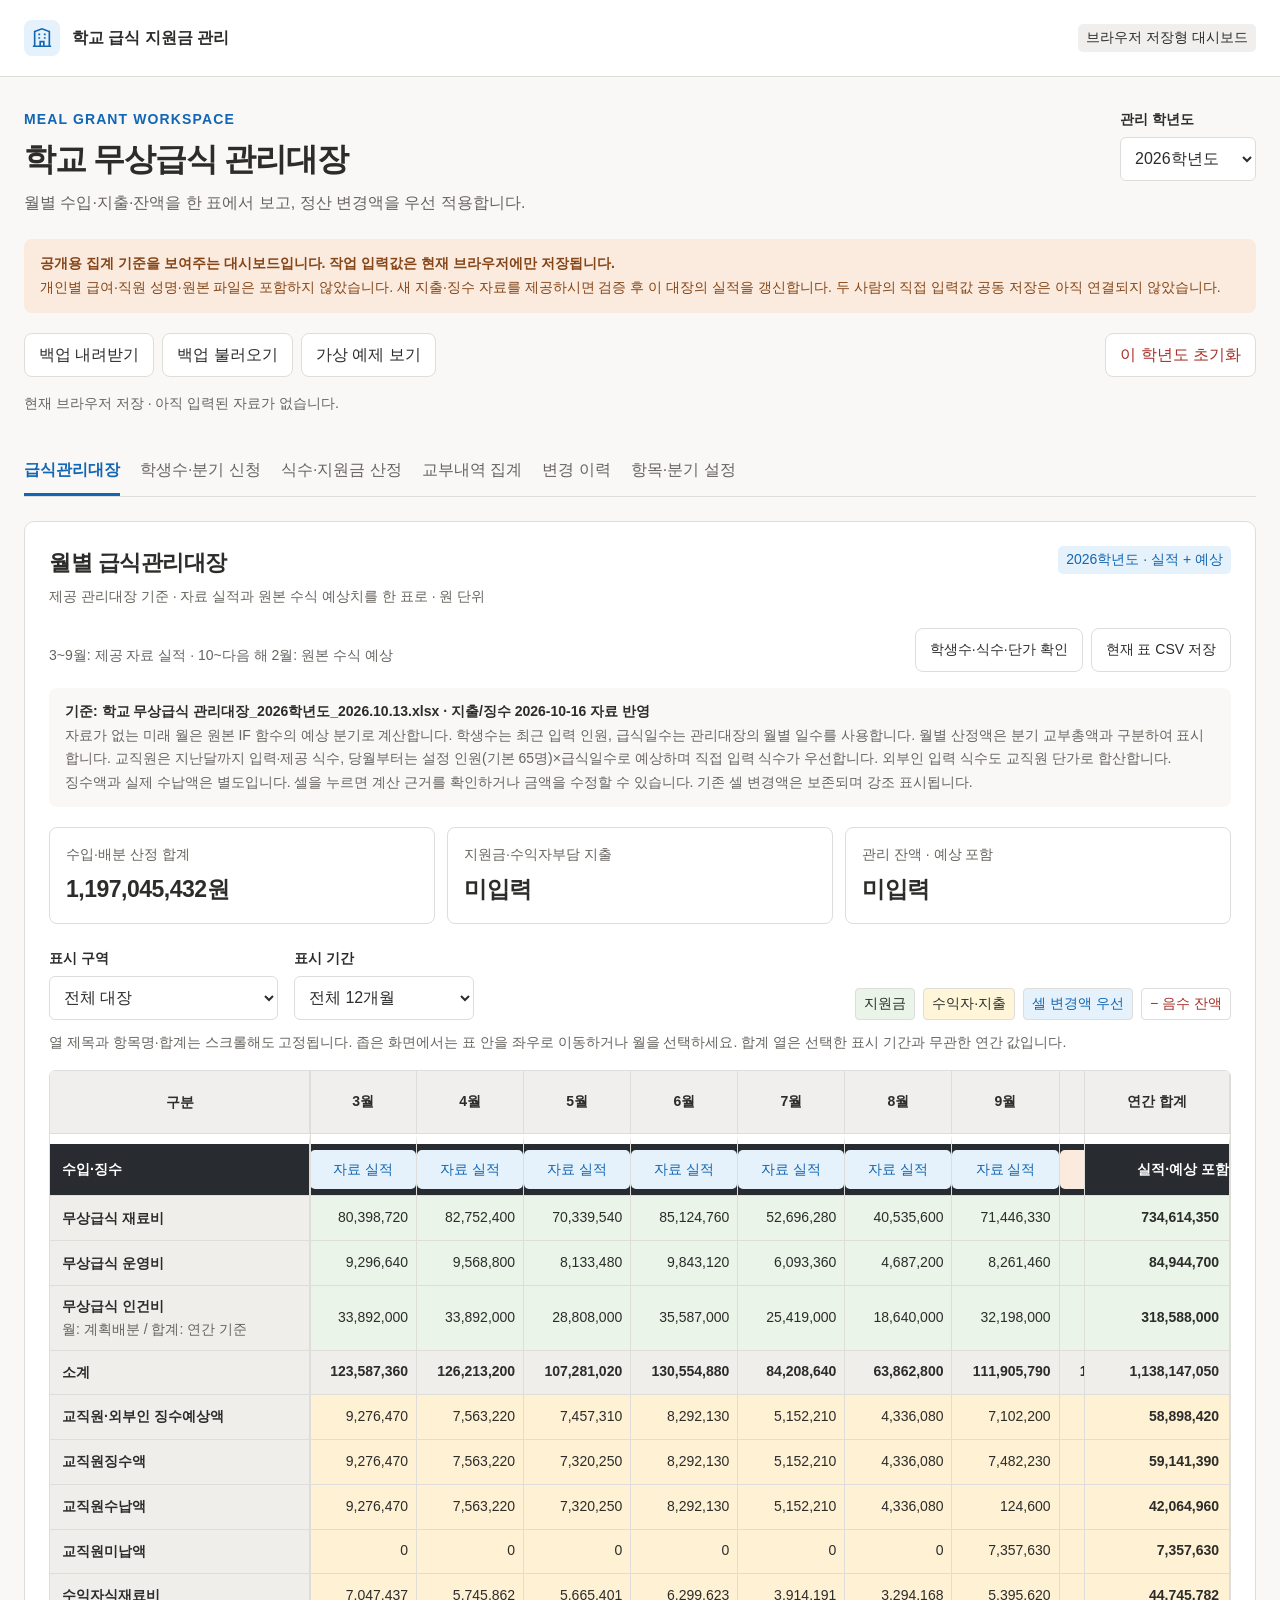
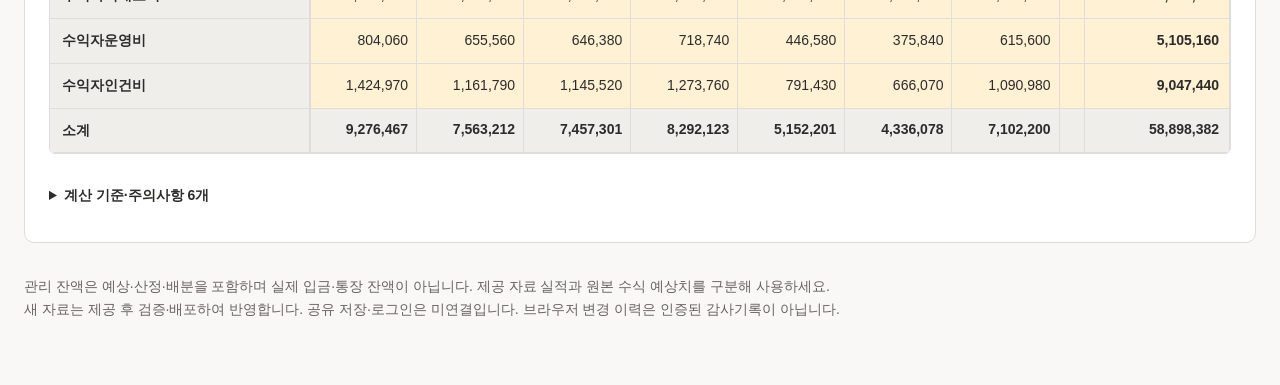
==== commit 50f6beba: "Unify quarterly and manual grant records with safe migration" ====
--- a/index.html
+++ b/index.html
@@ -64,6 +64,10 @@
 .request-table{min-width:2000px}.request-settlement-col{width:220px}.request-settlement-cell{white-space:normal}.request-settlement summary,.request-history summary{min-height:44px;cursor:pointer;padding:10px 0;font-weight:600}.request-settlement label{font-size:14px;margin-top:12px}.request-settlement input{width:100%}.request-settlement .hint{white-space:normal;line-height:1.5}.request-count-basis{font-size:14px!important;color:var(--blue)!important;min-height:0}.request-count-basis:empty{display:none}.request-history{margin-top:24px}.request-history table{min-width:760px}.request-savebar{position:static}
 
 @media(max-width:700px){.request-table:has(.request-settlement[open]) tbody th[scope=rowgroup],.request-table:has(.request-settlement[open]) thead tr:first-child>th:first-child{position:static}}
+
+.grant-book{width:100%;min-width:1545px;table-layout:fixed;border-collapse:separate;border-spacing:0;font-size:14px}.grant-book input,.grant-book select{width:100%;min-height:44px;font-size:16px}.grant-book tbody th{background:var(--surface)}.grant-book .num{font-variant-numeric:tabular-nums}.grant-book td:has([data-grant-effective]){background:var(--blue-bg);color:var(--blue);font-weight:650}.grant-comparisons{display:flex;flex-wrap:wrap;gap:12px 24px;margin-top:16px}.grant-comparisons label{display:flex;align-items:center;gap:8px;font-size:14px;min-height:44px;margin:0}.grant-comparisons input{width:24px;height:24px}.grant-conflict{margin:16px 0;padding:20px;background:var(--orange-bg);border:1px solid var(--border);border-radius:8px}.grant-conflict p{overflow-wrap:anywhere;font-size:14px}.grant-conflict select{max-width:480px}.grant-excluded small{font-weight:600}.grant-archive{min-width:1000px;width:100%}.grant-book th small{display:block;color:var(--muted);font-size:14px;font-weight:400;margin-top:6px}body:has(#unified-grants) main,body:has(#unified-grants) .top-inner{max-width:1900px}
+.grant-policy{display:block;line-height:1.65}.grant-book-scroll{max-height:720px}.grant-book thead th{position:sticky;top:0;z-index:2;background:var(--surface)}.grant-book tbody tr:focus-within{outline:2px solid var(--blue);outline-offset:-2px}@media(max-width:700px){.grant-book-scroll{max-height:70vh}}
+.grant-mobile-id{display:none!important}@media(max-width:700px){.grant-mobile-id{display:block!important;font-size:14px!important;color:var(--blue)!important;white-space:normal;font-weight:500;line-height:1.4;margin:0 0 6px!important}}
 </style></head><body><header class="top">
   <div class="top-inner">
     <div class="brand"><span class="mark" aria-hidden="true"><svg viewBox="0 0 24 24" fill="none" stroke="currentColor" stroke-width="1.8"><path d="M4 21V5l8-3 8 3v16M2 21h20M8 8h2m4 0h2M8 12h2m4 0h2M10 21v-5h4v5"/></svg></span>학교 급식 지원금 관리</div>
@@ -82,7 +86,7 @@
   </div>
   <p class="status" id="storage-status" role="status"></p>
   <section class="stats" aria-label="저장된 지원금 요약">
-    <div class="stat"><label>교부내역 · 최초 수기 입력액</label><div class="value mono" id="stat-original">미입력</div><p class="caption">단가 산정액이 아닌 별도 교부내역</p></div>
+    <div class="stat"><label>교부내역 · 최초 입력액</label><div class="value mono" id="stat-original">미입력</div><p class="caption">통합 교부표에 저장한 실제 교부내역</p></div>
     <div class="stat accent"><label>교부내역 · 정산 적용액</label><div class="value mono" id="stat-total">미입력</div><p class="caption" id="stat-difference">저장한 값이 여기에 반영됩니다.</p></div>
     <div class="stat"><label>교부내역 · 정산 변경</label><div class="value mono" id="stat-overrides">0건</div><p class="caption" id="stat-missing">미입력 항목을 확인하세요.</p></div>
   </section>
@@ -90,7 +94,6 @@
     <button id="tab-ledger" role="tab" aria-controls="content" data-tab="ledger" aria-selected="true">급식관리대장</button>
     <button id="tab-enrollment" role="tab" aria-controls="content" data-tab="enrollment" aria-selected="false">학생수·분기 신청</button>
     <button id="tab-calculation" role="tab" aria-controls="content" data-tab="calculation" aria-selected="false">식수·지원금 산정</button>
-    <button id="tab-input" role="tab" aria-controls="content" data-tab="input" aria-selected="false">교부내역 수기 입력</button>
     <button id="tab-summary" role="tab" aria-controls="content" data-tab="summary" aria-selected="false">교부내역 집계</button>
     <button id="tab-history" role="tab" aria-controls="content" data-tab="history" aria-selected="false">변경 이력</button>
     <button id="tab-settings" role="tab" aria-controls="content" data-tab="settings" aria-selected="false">항목·분기 설정</button>
@@ -513,11 +516,11 @@
       version:1, year, ends:[2,5,8,11], updatedAt:null, history:[],
       funds:[
         {id:'food-edu', name:'식재료비 · 교육청', category:'식재료비'},
-        {id:'food-city', name:'식재료비 · 지자체', category:'식재료비'},
-        {id:'operations', name:'운영비', category:'운영비'},
+        {id:'food-city', name:'식재료비 · 안산시', category:'식재료비'},
+        {id:'operations', name:'운영비 · 교육청', category:'운영비'},
         {id:'labor', name:'인건비', category:'인건비'}
       ],
-      records:{}, calculation:Funding.initial(year),matrix:null
+      records:{}, calculation:Funding.initial(year),matrix:null,grantIntegration:{version:1,archive:[],manualArchive:{},conflicts:[]}
     };
   }
   function ranges(state) {
@@ -536,21 +539,25 @@
     return ranges(state)[index].months.map(m=>({label:m+'월', entry:p.months[String(m)]}));
   }
   function summarize(state, selectedFund = null) {
-    let original = 0, total = 0, overridden=0, missing=0, active=0;
+    state=integrateGrants(state);
+    let original = 0, total = 0, overridden=0, missing=0, active=0,conflicts=0;
     const byQuarter = [0,0,0,0];
     const byCategory = {};
     for(const fund of state.funds.filter(x=>!selectedFund||x.id===selectedFund)) {
       byCategory[fund.category] ??= 0;
-      for(let q=0;q<4;q++) for(const {entry} of entries(state,fund.id,q)) {
+      for(let q=0;q<4;q++) {
+        if(grantStatus(state,fund.id,q)==='conflict'){conflicts++;continue;}
+        if(grantStatus(state,fund.id,q)==='excluded')continue;
+        for(const {entry} of entries(state,fund.id,q)) {
         const e=effective(entry);
         if(e.value===null) { missing++; continue; }
         active++;
         original+=entry.original??0;
         total+=e.value; byQuarter[q]+=e.value; byCategory[fund.category]+=e.value;
         if(entry.revised!==null && entry.revised!==undefined) overridden++;
-      }
-    }
-    return {original,total,difference:total-original,overridden,missing,active,byQuarter,byCategory};
+      }}
+    }
+    return {original,total,difference:total-original,overridden,missing,active,byQuarter,byCategory,conflicts};
   }
   function validateEntry(entry) {
     if(!entry || typeof entry!=='object') throw new Error('입력 항목 형식이 올바르지 않습니다.');
@@ -592,7 +599,7 @@
       if(h.detail) out.detail=cleanText(h.detail,500);
       return out;
     }):[];
-    return {version:1,year:obj.year,ends:[...obj.ends],funds,records,history,updatedAt:cleanText(obj.updatedAt,40)||null,calculation:Funding.validate(obj.calculation,obj.year),matrix:Matrix.validate(obj.matrix,obj.year)};
+    return integrateGrants({version:1,year:obj.year,ends:[...obj.ends],funds,records,history,updatedAt:cleanText(obj.updatedAt,40)||null,calculation:Funding.validate(obj.calculation,obj.year),matrix:Matrix.validate(obj.matrix,obj.year),grantIntegration:obj.grantIntegration});
   }
   function savePeriod(state,fundId,index,next,now=new Date().toISOString()) {
     const clean=validatePeriod(next);
@@ -602,15 +609,88 @@
     out.records[fundId]??={}; out.records[fundId][String(index)]=clean;
     out.updatedAt=now;
     out.history.push({at:now,action:'지원금 입력·변경',fund:state.funds.find(f=>f.id===fundId).name,quarter:(index+1)+'분기',before:structuredClone(before),after:structuredClone(clean)});
-    out.history=out.history.slice(-500); return out;
+    out.history=out.history.slice(-500); return integrateGrants(out);
   }
   function hasData(state) {
+    if(state.grantIntegration?.conflicts.length||state.grantIntegration?.archive.some(q=>[q.food,q.operations,...Object.values(q.grants)].some(e=>e.original!==null||e.revised!==null||e.reason!=='')))return true;
     return state.funds.some(f=>[0,1,2,3].some(q=>{
       const p=period(state,f.id,q);
       return [p.quarter,...Object.values(p.months)].some(e=>e.original!==null||e.revised!==null||e.reason!=='');
     }));
   }
-  const api={MAX,MONTHS,amount,money,effective,emptyEntry,emptyPeriod,initial,ranges,period,entries,summarize,validateEntry,validatePeriod,validateState,savePeriod,hasData,Funding,Matrix};
+
+  // One authoritative grant book. Planning grant fields below are derived views only.
+  const GRANT_MAP={'food-edu':'educationFood','food-city':'cityFood','operations':'educationOperations'};
+  const GRANT_NAMES={'food-edu':['식재료비 · 교육청','식재료비'],'food-city':['식재료비 · 안산시','식재료비'],'operations':['운영비 · 교육청','운영비'],'legacy-food':['식재료비 · 기존 재원 미분리','식재료비']};
+  const hasEntry=e=>e.original!==null||e.revised!==null||e.reason!=='';
+  function grantStatus(s,id,q){
+    if(s.grantIntegration?.conflicts.some(c=>c.fundId===id&&c.quarter===q))return 'conflict';
+    if(id==='legacy-food'&&['food-edu','food-city'].some(f=>entries(s,f,q).some(x=>hasEntry(x.entry))||s.grantIntegration?.conflicts.some(c=>c.fundId===f&&c.quarter===q)))return 'excluded';
+    return 'active';
+  }
+  function grantAggregate(s,id,q){
+    if(grantStatus(s,id,q)!=='active')return emptyEntry();
+    const p=period(s,id,q);if(p.mode==='quarter')return structuredClone(p.quarter);
+    const list=entries(s,id,q).map(x=>x.entry),all=list.every(e=>effective(e).value!==null),changed=list.some(e=>e.revised!==null);
+    if(list.reduce((a,e)=>a+(e.original??0),0)>MAX||list.reduce((a,e)=>a+(effective(e).value??0),0)>MAX)throw Error('월별 교부액의 분기 합계가 허용 범위를 넘었습니다.');
+    return {original:list.every(e=>e.original!==null)?list.reduce((a,e)=>a+e.original,0):null,revised:all&&changed?list.reduce((a,e)=>a+effective(e).value,0):null,reason:all&&changed?'월별 교부액 합계 · 개별 변경 사유는 통합 교부표 참조':''};
+  }
+  function syncGrants(s){
+    const fixed=s.ends.join(',')==='2,5,8,11';
+    s.calculation.planning.quarters.forEach((q,i)=>{
+      q.grants=Object.fromEntries(Object.entries(GRANT_MAP).map(([id,k])=>[k,fixed?grantAggregate(s,id,i):emptyEntry()]));
+      q.food=fixed?grantAggregate(s,'legacy-food',i):emptyEntry();q.operations=emptyEntry();
+    });
+    return s;
+  }
+  function integrateGrants(input){
+    const s=structuredClone(input),meta=s.grantIntegration;
+    for(const id of Object.keys(GRANT_MAP)){if(!s.funds.some(f=>f.id===id)){if(s.funds.length>=20)throw Error('기본 교부 재원을 복원하려면 빈 지원 항목을 정리한 후 백업을 다시 불러오세요.');s.funds.push({id,name:GRANT_NAMES[id][0],category:GRANT_NAMES[id][1]});}}
+    for(const f of s.funds){if(f.id==='food-city'&&f.name==='식재료비 · 지자체')f.name='식재료비 · 안산시';if(f.id==='operations'&&f.name==='운영비')f.name='운영비 · 교육청';}
+    if(meta!==undefined){
+      if(!meta||meta.version!==1||!Array.isArray(meta.archive)||![0,4].includes(meta.archive.length)||!Array.isArray(meta.conflicts)||meta.conflicts.length>16)throw Error('통합 교부 기록 형식을 확인하세요.');
+      s.grantIntegration={version:1,manualArchive:Object.fromEntries(Object.entries(meta.manualArchive??{}).map(([id,qs])=>{if(!/^[a-z0-9][a-z0-9-]{0,63}$/.test(id)||!qs||Object.keys(qs).some(q=>!['0','1','2','3'].includes(q)))throw Error('통합 전 수기 원본 형식을 확인하세요.');return [id,Object.fromEntries(Object.entries(qs).map(([q,p])=>[q,validatePeriod(p)]))];})),archive:meta.archive.map(q=>({grants:Object.fromEntries(Object.values(GRANT_MAP).map(k=>[k,validateEntry(q.grants?.[k])])),food:validateEntry(q.food),operations:validateEntry(q.operations)})),conflicts:[]};
+      const seen=new Set();
+      for(const c of meta.conflicts){const key=c.fundId+':'+c.quarter;if(!GRANT_NAMES[c.fundId]||!s.funds.some(f=>f.id===c.fundId)||!Number.isInteger(c.quarter)||c.quarter<0||c.quarter>3||seen.has(key))throw Error('교부액 대조 기록을 확인하세요.');seen.add(key);s.grantIntegration.conflicts.push({fundId:c.fundId,quarter:c.quarter,entry:validateEntry(c.entry)});}
+      return syncGrants(s);
+    }
+    const archive=s.calculation.planning.quarters.map(q=>({grants:structuredClone(q.grants),food:structuredClone(q.food),operations:structuredClone(q.operations)}));
+    s.grantIntegration={version:1,archive,manualArchive:structuredClone(s.records),conflicts:[]};
+    function migrate(id,q,entry){
+      if(!hasEntry(entry))return;
+      if(!s.funds.some(f=>f.id===id)){if(s.funds.length>=20)throw Error('기존 교부 재원을 보존하려면 빈 지원 항목을 정리한 후 백업을 다시 불러오세요.');s.funds.push({id,name:GRANT_NAMES[id][0],category:GRANT_NAMES[id][1]});}
+      const current=period(s,id,q),active=entries(s,id,q).some(x=>hasEntry(x.entry));
+      // Different quarter boundaries cannot silently reinterpret the old student grant.
+      if(s.ends.join(',')!=='2,5,8,11'||((active||hasEntry(current.quarter))&&(current.mode!=='quarter'||JSON.stringify(current.quarter)!==JSON.stringify(entry))))s.grantIntegration.conflicts.push({fundId:id,quarter:q,entry:structuredClone(entry)});
+      else if(!active){s.records[id]??={};s.records[id][q]={...structuredClone(current),mode:'quarter',quarter:structuredClone(entry)};}
+    }
+    archive.forEach((q,i)=>{
+      for(const [id,k] of Object.entries(GRANT_MAP))migrate(id,i,k==='educationOperations'&&!hasEntry(q.grants[k])?q.operations:q.grants[k]);
+      if(!['educationFood','cityFood'].some(k=>hasEntry(q.grants[k])))migrate('legacy-food',i,q.food);
+    });
+    return syncGrants(s);
+  }
+  function saveGrantBook(state,draft,now=new Date().toISOString()){
+    // Validate as one transaction; failures never mutate the original state.
+    let out=integrateGrants(state);
+    const before=structuredClone(out);out.records=structuredClone(draft.records);
+    const choices=draft.choices??{};
+    out.grantIntegration.conflicts=out.grantIntegration.conflicts.filter(c=>{
+      const choice=choices[c.fundId+':'+c.quarter];if(!choice)return true;
+      if(!['manual','planning'].includes(choice))throw Error('기존 교부액 중 사용할 기록을 선택하세요.');
+      if(choice==='planning'){const p=period(out,c.fundId,c.quarter);out.records[c.fundId]??={};out.records[c.fundId][c.quarter]={...structuredClone(p),mode:'quarter',quarter:structuredClone(c.entry)};}
+      out.history.push({at:now,action:'교부액 중복 대조 확정',fund:out.funds.find(f=>f.id===c.fundId).name,quarter:(c.quarter+1)+'분기',detail:(choice==='manual'?'기존 수기 입력 기록':'기존 학생수 탭 교부 기록')+'을 적용. 다른 원본은 통합 전 기록 및 변경 이력에 보존. 수기 원본: '+JSON.stringify(period(before,c.fundId,c.quarter))});return false;
+    });
+    if(draft.useReceived)out.calculation.planning.quarters.forEach((q,i)=>q.useReceived=draft.useReceived[i]===true);
+    out=validateState(out);
+    out.calculation.planning.quarters.forEach((q,i)=>{if(q.useReceived!==before.calculation.planning.quarters[i].useReceived)out.history.push({at:now,action:'분기 교부 비교 설정',fund:'통합 교부내역',quarter:(i+1)+'분기',detail:q.useReceived?'교부 비교 적용':'교부 비교 해제'});});
+    for(const f of out.funds)for(let q=0;q<4;q++){
+      const a=period(before,f.id,q),b=period(out,f.id,q);if(JSON.stringify(a)!==JSON.stringify(b))out.history.push({at:now,action:'통합 교부내역 변경',fund:f.name,quarter:(q+1)+'분기',before:structuredClone(a),after:structuredClone(b)});
+    }
+    if(JSON.stringify(before.records)!==JSON.stringify(out.records)||JSON.stringify(before.grantIntegration.conflicts)!==JSON.stringify(out.grantIntegration.conflicts)||JSON.stringify(before.calculation.planning)!==JSON.stringify(out.calculation.planning))out.updatedAt=now;
+    out.history=out.history.slice(-500);return out;
+  }
+  const api={MAX,MONTHS,amount,money,effective,emptyEntry,emptyPeriod,initial,ranges,period,entries,summarize,validateEntry,validatePeriod,validateState,savePeriod,hasData,Funding,Matrix,GRANT_MAP,integrateGrants,grantStatus,grantAggregate,saveGrantBook};
   if(typeof module!=='undefined'&&module.exports) module.exports=api;
   else root.MealGrant=api;
 })(typeof window!=='undefined'?window:globalThis);</script><script>(()=>{'use strict';
@@ -840,17 +920,35 @@
   }
   window.LedgerUI={render};
 })();</script><script>(()=>{'use strict';
+function render(o){
+  const {$,C,state,esc,mark}=o,base=C.integrateGrants(state),ranges=C.ranges(base),text=n=>n===null?'':String(n),num=n=>n===null?'—':n.toLocaleString('ko-KR',{maximumFractionDigits:2});
+  let records=structuredClone(base.records),choices={},expected=null;
+  const id=(f,q,m)=>`${f}-${q}-${m}`,entryFields=(f,q,m,e)=>`<td><input id="grant-original-${id(f,q,m)}" data-grant="original" data-fund="${f}" data-quarter="${q}" data-month="${m}" aria-label="${q+1}분기 ${esc(base.funds.find(x=>x.id===f).name)} ${m==='q'?'분기 합계':m+'월'} 최초 교부액" inputmode="numeric" value="${text(e.original)}" placeholder="미확인"></td><td><input data-grant="revised" data-fund="${f}" data-quarter="${q}" data-month="${m}" aria-label="${q+1}분기 ${esc(base.funds.find(x=>x.id===f).name)} ${m==='q'?'분기 합계':m+'월'} 변경 후 총액" inputmode="numeric" value="${text(e.revised)}" placeholder="변경 시 입력"></td><td><input data-grant="reason" data-fund="${f}" data-quarter="${q}" data-month="${m}" aria-label="${q+1}분기 ${esc(base.funds.find(x=>x.id===f).name)} ${m==='q'?'분기 합계':m+'월'} 변경 사유" value="${esc(e.reason)}" maxlength="500" placeholder="변경 시 사유 필수"></td>`;
+  function period(f,q){return records[f]?.[q]??C.emptyPeriod();}
+  function capture(){document.querySelectorAll('#unified-grants [data-grant]').forEach(x=>{const f=x.dataset.fund,q=x.dataset.quarter,m=x.dataset.month;records[f]??={};records[f][q]??=C.emptyPeriod();const e=m==='q'?records[f][q].quarter:records[f][q].months[m];e[x.dataset.grant]=x.dataset.grant==='reason'?x.value.trim():C.amount(x.value);});}
+  function collect(){capture();return {records:structuredClone(records),choices:{...choices},useReceived:[0,1,2,3].map(q=>$(`#grant-apply-${q}`).checked)};}
+  function projected(){const s=structuredClone(base);s.records=structuredClone(records);s.grantIntegration.conflicts=s.grantIntegration.conflicts.filter(c=>{const choice=choices[c.fundId+':'+c.quarter];if(choice==='planning'){s.records[c.fundId]??={};s.records[c.fundId][c.quarter]={...structuredClone(period(c.fundId,c.quarter)),mode:'quarter',quarter:structuredClone(c.entry)};}return !choice;});return s;}
+  function conflict(c){const p=C.period(base,c.fundId,c.quarter),old=C.entries(base,c.fundId,c.quarter).map(x=>`${x.label}: 최초 ${C.money(x.entry.original)} / 변경 ${C.money(x.entry.revised)} / 사유 ${x.entry.reason||'없음'}`).join(' · ');return `<article class="grant-conflict"><h4>${c.quarter+1}분기 · ${esc(base.funds.find(f=>f.id===c.fundId).name)} — 기존 값 대조 필요</h4>${base.ends.join(',')!=='2,5,8,11'?'<p><b>분기 구간 주의:</b> 이전 학생수 탭은 3~5 / 6~8 / 9~11 / 12~2월 기준입니다. 현재 교부 분기의 대상 기간과 다르므로 원본 통지서의 기간을 확인한 뒤 선택하세요.</p>':''}<p><b>기존 수기 입력:</b> ${esc(old)}${p.mode==='monthly'?' (월별 기록 유지)':''}</p><p><b>기존 학생수 탭:</b> 최초 ${C.money(c.entry.original)} / 변경 ${C.money(c.entry.revised)} / 사유 ${esc(c.entry.reason||'없음')}</p><label for="grant-conflict-${c.fundId}-${c.quarter}">사용할 원본 선택 · 두 값을 더하지 않습니다</label><select id="grant-conflict-${c.fundId}-${c.quarter}" data-conflict="${c.fundId}:${c.quarter}"><option value="">미확인 · 이 항목은 집계 제외</option><option value="manual">기존 수기 입력 기록 사용</option><option value="planning">기존 학생수 탭 교부 기록 사용</option></select></article>`;}
+  $('#unified-grants').innerHTML=`<div class="request-heading request-grants-heading"><div><h3>실제 교부내역 통합 관리</h3><p class="hint">학생수 탭과 수기 입력의 교부액을 하나의 기록으로 관리합니다. 최초액·변경 후 총액·사유를 한 번만 입력하며 ‘교부내역 집계’도 같은 기록을 읽습니다.</p></div><span class="badge blue">단일 교부 기록</span></div><div id="grant-conflicts">${base.grantIntegration.conflicts.map(conflict).join('')}</div><div class="request-policy grant-policy">교육청 식재료비 72% · 안산시 식재료비 28% · 운영비 교육청 100%는 <b>산정 기준</b>입니다. 실제 교부액은 통지서의 금액을 입력하세요.</div><p class="hint">분기 합계 또는 월별 중 한 방식만 집계합니다. 방식을 바꿔도 이전 값은 보존됩니다. 빈칸은 미확인, 0은 실제 0원입니다. 분기 금액을 월별로 임의 배분하지 않으며, 실제 교부액은 관리대장의 월별 산정액에 더하지 않습니다.</p><div class="grant-comparisons">${ranges.map(r=>`<label><input id="grant-apply-${r.index}" type="checkbox" ${base.calculation.planning.quarters[r.index].useReceived?'checked':''}>${r.label} 교부 비교 적용</label>`).join('')}</div><div id="grant-book-table"></div><p id="grant-book-status" class="request-preview-status" role="status"></p>${base.grantIntegration.archive.length?'<details class="request-history"><summary>통합 전 교부 원본 확인 · 읽기 전용</summary><p class="hint">기존 두 화면의 기록을 따로 보존했습니다. 아래 원본은 집계에 다시 더하지 않습니다.</p><div id="grant-original-archive"></div></details>':''}`;
+  if(base.grantIntegration.archive.length){const rows=[];base.grantIntegration.archive.forEach((q,i)=>{for(const [k,label] of [['educationFood','교육청 식재료비'],['cityFood','안산시 식재료비'],['educationOperations','교육청 운영비'],['food','재원 미분리 식재료비'],['operations','기존 합산 운영비']]){const e=q.grants[k]??q[k];if(e.original!==null||e.revised!==null||e.reason)rows.push(`<tr><td>${i+1}분기 · 이전 학생수 탭</td><td>${label}</td><td>${C.money(e.original)}</td><td>${C.money(e.revised)}</td><td>${esc(e.reason)}</td></tr>`);}});for(const [f,qs] of Object.entries(base.grantIntegration.manualArchive??{}))for(const [q,p] of Object.entries(qs))for(const [m,e] of [['분기 합계',p.quarter],...Object.entries(p.months).map(([m,e])=>[m+'월',e])])if(e.original!==null||e.revised!==null||e.reason)rows.push(`<tr><td>${+q+1}분기 · 이전 수기 입력</td><td>${esc(base.funds.find(x=>x.id===f)?.name??f)} · ${m}</td><td>${C.money(e.original)}</td><td>${C.money(e.revised)}</td><td>${esc(e.reason)}</td></tr>`);$('#grant-original-archive').innerHTML=`<div class="request-scroll"><table class="grant-archive"><thead><tr><th>원본 위치</th><th>항목·기간</th><th>최초액</th><th>변경 총액</th><th>사유</th></tr></thead><tbody>${rows.join('')||'<tr><td colspan="5">통합 전 입력 기록 없음</td></tr>'}</tbody></table></div>`;}
+  function draw(){
+    const s=projected();$('#grant-book-table').innerHTML=`<div class="request-scroll grant-book-scroll" tabindex="0" role="region" aria-label="분기별 실제 교부내역 통합 입력 표"><table class="grant-book"><colgroup><col style="width:105px"><col style="width:180px"><col style="width:140px"><col style="width:100px"><col style="width:155px"><col style="width:160px"><col style="width:160px"><col style="width:220px"><col style="width:165px"><col style="width:160px"></colgroup><thead><tr><th>분기</th><th>재원·항목</th><th>입력 방식</th><th>대상 기간</th><th>인원 반영 산정액</th><th>최초 실제 교부액</th><th>변경 후 총액</th><th>변경 사유</th><th>현재 적용 교부액</th><th>교부−산정 차이</th></tr></thead><tbody>${ranges.map(r=>base.funds.map(f=>{const q=r.index,p=period(f.id,q),status=C.grantStatus(s,f.id,q),pending=base.grantIntegration.conflicts.some(c=>c.fundId===f.id&&c.quarter===q),chosen=choices[f.id+':'+q],list=pending?[['확인 후 표시',C.emptyEntry()]]:p.mode==='quarter'?[['q',p.quarter]]:r.months.map(m=>[m,p.months[m]]);return list.map(([m,e],i)=>`<tr class="${status==='excluded'?'grant-excluded':''}">${i===0?`<th rowspan="${list.length}">${r.label}<small>${r.months.length===3&&r.index<3?r.months[0]+'~'+r.months[2]+'월':r.months.map(m=>m+'월').join('·')}</small></th><th rowspan="${list.length}">${esc(f.name)}<small>${status==='excluded'?'재원별 기록 우선 · 합산액 제외':pending?(chosen?'원본 선택됨 · 저장 후 수정':'기존 값 대조 필요'):f.id==='labor'?'실제 교부액 · 연간 기준액과 별도':''}</small></th><td rowspan="${list.length}"><select data-grant-mode="${f.id}:${q}" aria-label="${r.label} ${esc(f.name)} 교부 입력 방식" ${pending?'disabled':''}><option value="quarter" ${p.mode==='quarter'?'selected':''}>분기 합계</option><option value="monthly" ${p.mode==='monthly'?'selected':''}>월별 입력</option></select></td>`:''}<td>${m==='q'?'분기 합계':typeof m==='number'?m+'월':m}</td><td class="num"><output data-grant-expected="${f.id}:${q}:${m}">—</output></td>${pending?'<td colspan="3">위의 기존 값 대조에서 사용할 원본을 선택하세요. 원본끼리 합산하지 않습니다.</td>':entryFields(f.id,q,m,e)}<td class="num"><small class="grant-mobile-id">${r.label} · ${esc(f.name)}${typeof m==='number'?' · '+m+'월':''}</small><output data-grant-effective="${f.id}:${q}:${m}">—</output></td><td class="num"><output data-grant-diff="${f.id}:${q}:${m}">—</output></td></tr>`).join('');}).join('')).join('')}</tbody></table></div>`;
+    document.querySelectorAll('[data-grant-mode]').forEach(x=>x.onchange=()=>{try{capture();const [f,q]=x.dataset.grantMode.split(':');records[f]??={};records[f][q]??=C.emptyPeriod();records[f][q].mode=x.value;mark();draw();}catch(e){o.error(e);x.value=period(...x.dataset.grantMode.split(':')).mode;}});
+    document.querySelectorAll('#grant-book-table input').forEach(x=>x.oninput=()=>{mark();refresh();});refresh();
+  }
+  function refresh(r=expected){expected=r;try{capture();const s=projected();document.querySelectorAll('[data-grant-effective]').forEach(x=>{const [f,qi,m]=x.dataset.grantEffective.split(':'),q=+qi,k=C.GRANT_MAP[f],row=typeof m==='string'&&m==='q'?expected?.quarters[q]:expected?.monthly.find(a=>a.month===+m),n=k&&s.ends.join(',')==='2,5,8,11'?row?.[k]??null:null,status=C.grantStatus(s,f,q),pending=base.grantIntegration.conflicts.some(c=>c.fundId===f&&c.quarter===q),e=pending?C.grantAggregate(s,f,q):m==='q'?period(f,q).quarter:period(f,q).months[m],v=status==='active'?C.effective(e).value:null;const query=a=>document.querySelector(`[data-grant-${a}="${f}:${qi}:${m}"]`);query('expected').textContent=num(n);x.textContent=status==='conflict'?'확인 필요':status==='excluded'?'집계 제외':num(v);query('diff').textContent=v===null||n===null?'—':num(v-n);});const sum=C.summarize(s);$('#grant-book-status').textContent=`교부액 미리보기 ${C.money(sum.total)} · 미확인 입력 ${sum.missing}건${sum.conflicts?' · 기존 값 대조 필요 '+sum.conflicts+'건 (집계 제외)':''} · 월별 미입력이 있으면 분기 비교 합계는 미확정입니다.`;}catch(e){$('#grant-book-status').textContent=e.message;}}
+  document.querySelectorAll('[data-conflict]').forEach(x=>x.onchange=()=>{choices[x.dataset.conflict]=x.value;mark();draw();});document.querySelectorAll('.grant-comparisons input').forEach(x=>x.onchange=()=>{mark();});draw();return {collect,refresh};
+}
+window.GrantUI={render};})();
+</script><script>(()=>{'use strict';
 const OUTPUTS=['educationFood','cityFood','educationOperations','educationTotal','cityTotal','total'];
-const SOURCES=[['educationFood','교육청','식재료비 72%'],['cityFood','안산시','식재료비 28%'],['educationOperations','교육청','운영비 100%']];
 function render(o){
   const {$,E,C,state,calc,p,esc,year,mark,save}=o;
   const defaults=state.year===C.Matrix.Data.year?C.Matrix.Data.days:{};
   const initial=Object.fromEntries(E.M.map(m=>[m,E.managementMonth(calc,m)])),initialApplied=E.appliedSummary(C.Funding.withBaseline(calc,state.year));
   const text=n=>n===null?'':String(n),amount=n=>n===null?'—':n.toLocaleString('ko-KR',{maximumFractionDigits:2});
-  const key=(q,k)=>q+'-'+k,blank=()=>({original:null,revised:null,reason:''});
   const fields=(id,label,value,extra='')=>`<input id="${id}" aria-label="${esc(label)}" inputmode="numeric" value="${text(value)}" autocomplete="off" ${extra}>`;
   const outputs=(prefix,tag='td')=>OUTPUTS.map(k=>`<${tag} class="num ${k==='educationTotal'||k==='cityTotal'?'request-funder-total':''} ${k==='total'?'request-grand':''}"><output id="${prefix}-${k}">—</output></${tag}>`).join('');
-  const legacy=p.quarters.map((q,i)=>({q,i})).filter(({q})=>['food','operations'].some(k=>q[k].original!==null||q[k].revised!==null||q[k].reason));
   $('#enroll-body').innerHTML=`<div class="request-layout">
     <div class="request-heading"><div><h3>월별 학생수·정산 통합 관리 · 지원금 자동 계산</h3><p class="hint">학생수와 일수는 아래 표에서 한 번만 입력하세요. 정산 수정은 표 오른쪽 해당 월의 펼침 영역에서 처리합니다.</p></div><span class="badge blue">금액은 자동 산정</span></div>
     <div class="request-policy"><span><b>교육청</b> 식재료비 72% + 운영비 100%</span><span><b>안산시</b> 식재료비 28% · 운영비 0%</span></div>
@@ -864,14 +962,7 @@
     </div>
     <p class="hint">금액 = 학년별 학생수×급식일수 합계×단가. 현재 식재료비 ${amount(calc.rates.studentFood)}원/식, 운영비 ${amount(calc.rates.studentOperations)}원/식입니다. 원 미만은 소수 둘째 자리까지 표시하며 임의로 원 단위 절사하지 않습니다. 정산 인원이 있으면 우선 적용하며, 기존 신청 기준은 보존합니다. 실제 정산 식수나 금액 정산 변경액은 기존 우선순위를 유지합니다. 이 표는 인원·식수 산정액이며 금액 정산액은 관리대장에서 확인하세요. 인건비는 이 학생수 산정표에 중복 합산하지 않습니다.</p>
     <div id="request-preview-status" class="request-preview-status" role="status" aria-live="polite">입력 즉시 계산됩니다.</div>
-    <div class="request-heading request-grants-heading"><div><h3>실제 교부액 · 교육청 / 안산시 구분 입력</h3><p class="hint">위 표의 지원금은 자동 계산됩니다. 아래 실제 교부액만 교부 통지서대로 입력하세요. 빈칸은 미확인, 0원은 실제 0원입니다.</p></div></div>
-    <div class="request-scroll" tabindex="0" role="region" aria-label="분기별 교육청 안산시 실제 교부액 입력 표">
-      <table class="request-grants-table"><thead><tr><th>분기</th><th>재원</th><th>항목</th><th>인원 반영 산정액<br>자동 계산</th><th>최초 실제 교부액</th><th>변경 후 총액</th><th>변경 사유</th><th>현재 적용 교부액</th><th>교부−산정 차이</th><th>비교 적용</th></tr></thead>
-      ${E.QM.map((ms,q)=>`<tbody>${SOURCES.map(([k,funder,label],i)=>{const v=p.quarters[q].grants?.[k]??blank();return `<tr>${i===0?`<th rowspan="3" scope="rowgroup">${q+1}분기<small>${ms.map(m=>m+'월').join('·')}</small></th>`:''}<td>${funder}</td><th scope="row">${label}</th><td class="num"><output id="request-grant-expected-${key(q,k)}">—</output></td><td>${fields(`request-grant-original-${key(q,k)}`,`${q+1}분기 ${funder} ${label} 최초 실제 교부액`,v.original,`data-grid="grant-original" data-row="${q*3+i}" data-col="0" placeholder="미확인"`)}</td><td>${fields(`request-grant-revised-${key(q,k)}`,`${q+1}분기 ${funder} ${label} 변경 후 교부 총액`,v.revised,`data-grid="grant-revised" data-row="${q*3+i}" data-col="0" placeholder="변경 시 입력"`)}</td><td><input id="request-grant-reason-${key(q,k)}" aria-label="${q+1}분기 ${funder} ${label} 교부 변경 사유" value="${esc(v.reason)}" maxlength="500" placeholder="변경 시 사유 필수"></td><td class="num"><output id="request-grant-effective-${key(q,k)}">—</output></td><td class="num"><output id="request-grant-diff-${key(q,k)}">—</output></td>${i===0?`<td rowspan="3" class="request-check"><label><input type="checkbox" id="request-grant-apply-${q}" ${p.quarters[q].useReceived?'checked':''}>분기 교부 비교에 사용</label></td>`:''}</tr>`;}).join('')}</tbody>`).join('')}
-      </table>
-    </div>
-    <p class="hint">변경 후 총액은 증감액이 아닙니다. 식재료비의 교육청·안산시 실제 교부액 중 하나가 미확인이면 합산 교부액도 미확정으로 유지합니다. 교부 차이는 공식 반납액이 아닙니다. 분기 교부액을 월별 지원금에 중복 합산하거나 월별로 임의 배분하지 않습니다.</p>
-    ${legacy.length?`<details class="request-legacy"><summary>기존 합산 교부액 보존 · 재원 미분리 ${legacy.length}개 분기</summary><p class="hint">이전 합산액을 72%·28%로 임의 분할하지 않았습니다. 재원별 교부액을 입력하면 재원별 기록을 우선 비교하고, 합산 원본은 계속 보존합니다.</p><div class="request-scroll"><table class="request-legacy-table"><thead><tr><th>분기</th><th>기존 합산 항목</th><th>최초 교부액</th><th>변경 후 총액</th><th>변경 사유</th></tr></thead><tbody>${legacy.map(({q,i})=>['food','operations'].map(k=>`<tr><th>${i+1}분기</th><td>${k==='food'?'식재료비 · 교육청+안산시 미분리':'운영비 합산'}</td><td>${fields(`request-legacy-original-${i}-${k}`,`${i+1}분기 기존 ${k==='food'?'식재료비':'운영비'} 최초 교부액`,q[k].original)}</td><td>${fields(`request-legacy-revised-${i}-${k}`,`${i+1}분기 기존 ${k==='food'?'식재료비':'운영비'} 변경 총액`,q[k].revised)}</td><td><input id="request-legacy-reason-${i}-${k}" aria-label="${i+1}분기 기존 ${k} 변경 사유" value="${esc(q[k].reason)}" maxlength="500"></td></tr>`).join('')).join('')}</tbody></table></div></details>`:''}
+    <div id="unified-grants"></div>
     ${savedRequestHistory()}
     <div class="savebar request-savebar"><p>미리보기는 즉시 계산 · 저장하면 월별 입력·정산 사유·분기 교부내역을 함께 보존합니다.</p><button class="primary" id="enroll-save">통합 표 전체 저장</button></div>
   </div>`;
@@ -885,10 +976,7 @@
         if(people!==initial[m].people[i]){x.monthlyPeople??={};x.monthlyPeople[m]??=[...E.requestPeople(p.quarters[q],m)];x.monthlyPeople[m][i]=people;}
         if(days!==initial[m].days[i]){x.days[m][i]=days;}
       });next.meals[m].actualStudent=C.amount($(`#request-actual-meals-${m}`).value);next.planning.settlement[m]={people:[0,1,2].map(i=>C.amount($(`#request-settled-${m}-${i}`).value)),reason:$(`#request-settlement-reason-${m}`).value.trim()};});
-      x.grants=Object.fromEntries(SOURCES.map(([k])=>[k,{original:C.amount($(`#request-grant-original-${key(q,k)}`).value),revised:C.amount($(`#request-grant-revised-${key(q,k)}`).value),reason:$(`#request-grant-reason-${key(q,k)}`).value.trim()}]));
-      x.useReceived=$(`#request-grant-apply-${q}`).checked;
     });
-    legacy.forEach(({i})=>['food','operations'].forEach(k=>next.planning.quarters[i][k]={original:C.amount($(`#request-legacy-original-${i}-${k}`).value),revised:C.amount($(`#request-legacy-revised-${i}-${k}`).value),reason:$(`#request-legacy-reason-${i}-${k}`).value.trim()}));
     return next;
   }
   function showError(e){$('#enroll-error').className='error';$('#enroll-error').textContent=e.message;}
@@ -896,19 +984,21 @@
     const draft=readDraft(),r=E.appliedSummary(C.Funding.withBaseline(draft,state.year));
     const set=(id,n)=>{$('#'+id).textContent=amount(n);};
     r.monthly.forEach(row=>{row.people.forEach((n,i)=>{const basis=$(`#request-basis-${row.month}-${i}`),s=draft.planning.settlement[row.month].people[i];basis.textContent=s!==null?'정산 '+amount(n)+'명':row.peopleBasis[i].kind==='자동 예상'?'예상 '+amount(n)+'명':n!==null&&C.amount($(`#request-people-${row.month}-${i}`).value)!==n?'기준 '+amount(n)+'명':'';});$(`#request-settlement-summary-${row.month}`).textContent=draft.planning.settlement[row.month].people.some(n=>n!==null)?row.month+'월 정산 적용 중':row.month+'월 정산 수정';set(`request-meals-${row.month}`,row.meals);$(`#request-meal-source-${row.month}`).textContent=draft.meals[row.month].actualStudent!==null?'실제 정산 식수':'인원 × 일수';OUTPUTS.forEach(k=>set(`request-out-m-${row.month}-${k}`,row[k]));});
-    r.quarters.forEach(row=>{OUTPUTS.forEach(k=>set(`request-out-q-${row.index}-${k}`,row[k]));SOURCES.forEach(([k])=>{const v=E.effective(draft.planning.quarters[row.index].grants[k]);set(`request-grant-expected-${key(row.index,k)}`,row[k]);set(`request-grant-effective-${key(row.index,k)}`,v);set(`request-grant-diff-${key(row.index,k)}`,v===null||row[k]===null?null:v-row[k]);});});
+    r.quarters.forEach(row=>{OUTPUTS.forEach(k=>set(`request-out-q-${row.index}-${k}`,row[k]));});
+    grantEditor.refresh(r);
     OUTPUTS.forEach(k=>set('request-out-annual-'+k,r.annual[k]));
     const ready=r.monthly.filter(x=>x.total!==null).length;
     $('#request-preview-status').textContent=`${ready}/12개월 자동 계산 완료 · ${dirtyHint()}`;
     $('#enroll-error').className='';$('#enroll-error').textContent='';
   }catch(e){document.querySelectorAll('.request-layout output').forEach(x=>x.textContent='—');$('#request-preview-status').textContent='입력 오류를 수정하면 다시 계산됩니다.';showError(e);}}
+  const grantEditor=window.GrantUI.render({$,C,state,esc,mark,error:showError});
   let modified=false;function dirtyHint(){return modified?'저장 전 미리보기':'저장된 값 / 자동 예상 기준';}
-  document.querySelectorAll('.request-layout input').forEach(input=>{input.addEventListener('input',()=>{modified=true;mark();refresh();});if(input.type==='checkbox')input.addEventListener('change',()=>{modified=true;mark();refresh();});});
+  document.querySelectorAll('.request-layout input:not(#unified-grants input)').forEach(input=>{input.addEventListener('input',()=>{modified=true;mark();refresh();});if(input.type==='checkbox')input.addEventListener('change',()=>{modified=true;mark();refresh();});});
   document.querySelectorAll('.request-layout input[data-grid]').forEach(input=>{
     input.addEventListener('paste',e=>{const raw=e.clipboardData?.getData('text/plain');if(!raw||!/[\t\n]/.test(raw))return;e.preventDefault();try{const rows=raw.replace(/\r/g,'').replace(/\n$/,'').split('\n').map(r=>r.split('\t'));const changes=[];rows.forEach((row,ri)=>row.forEach((value,ci)=>{const target=document.querySelector(`.request-layout input[data-grid="${input.dataset.grid}"][data-row="${+input.dataset.row+ri}"][data-col="${+input.dataset.col+ci}"]`);if(!target)throw Error('붙여넣기 범위가 입력 표를 벗어났습니다. 학생수·일수 모두 12행×3열입니다.');const n=C.amount(value.trim());if(n!==null&&(n<0||n>(input.dataset.grid==='days'?31:input.dataset.grid==='people'?100000:9e12)))throw Error('붙여넣은 학생수·일수·금액 범위를 확인하세요.');changes.push([target,value.trim()]);}));changes.forEach(([target,value])=>target.value=value);modified=true;mark();refresh();}catch(error){showError(error);}});
     input.addEventListener('keydown',e=>{if(e.key==='Enter'){const next=document.querySelector(`.request-layout input[data-grid="${input.dataset.grid}"][data-row="${+input.dataset.row+1}"][data-col="${input.dataset.col}"]`);if(next){e.preventDefault();next.focus();next.select();}}});
   });
-  $('#enroll-save').onclick=()=>{try{save(readDraft());}catch(e){showError(e);}};
+  $('#enroll-save').onclick=()=>{try{save(readDraft(),grantEditor.collect());}catch(e){showError(e);}};
   refresh();
 }
 window.RequestUI={render};})();
@@ -916,9 +1006,10 @@
 let page='request',dirty=false;
 function render(o){const {$,esc,money,C,notify,getState,persist,setDirty}=o,E=window.Enrollment,state=getState(),calc=state.calculation,p=calc.planning??E.initial(),r=E.compute(C.Funding.withBaseline(calc,state.year)),num=n=>n===null?'미입력':n.toLocaleString('ko-KR'),year=m=>m<3?state.year+1:state.year;
 const mark=()=>{dirty=true;setDirty(true);},leave=()=>!dirty||confirm('미저장 학생수 입력을 버릴까요?');
-function save(next){try{if(next.planning?.enabled&&state.ends.join(',')!=='2,5,8,11')throw Error('학생수 신청 기능은 3~5 / 6~8 / 9~11 / 12~2월 분기 기준입니다. 기존 사용자 지정 분기는 백업 후 확인하세요.');const out=structuredClone(getState()),clean=C.Funding.validate(next,state.year),changes=C.Funding.changes(calc,clean);out.calculation=clean;out.updatedAt=new Date().toISOString();for(const d of changes)out.history.push({at:out.updatedAt,action:'학생수·분기 신청 변경',fund:'신청·정산·교부',quarter:'',detail:d.key+' : '+JSON.stringify(d.before)+' → '+JSON.stringify(d.after)});out.history=out.history.slice(-500);persist(out);dirty=false;setDirty(false);render(o);notify('학생수·신청·교부 자료를 저장했습니다.');}catch(e){$('#enroll-error').textContent=e.message;$('#enroll-error').className='error';}}
+function save(next,grantDraft){try{if(next.planning?.enabled&&state.ends.join(',')!=='2,5,8,11')throw Error('학생수 신청 기능은 3~5 / 6~8 / 9~11 / 12~2월 분기 기준입니다. 기존 사용자 지정 분기는 백업 후 확인하세요.');let out=structuredClone(getState());const clean=C.Funding.validate(next,state.year),changes=C.Funding.changes(calc,clean);out.calculation=clean;if(grantDraft)out=C.saveGrantBook(out,grantDraft);else out=C.integrateGrants(out);out.updatedAt=new Date().toISOString();for(const d of changes)out.history.push({at:out.updatedAt,action:'학생수·분기 신청 변경',fund:'신청·정산·교부',quarter:'',detail:d.key+' : '+JSON.stringify(d.before)+' → '+JSON.stringify(d.after)});out.history=out.history.slice(-500);persist(out);dirty=false;setDirty(false);render(o);notify('학생수·신청·교부 자료를 저장했습니다.');}catch(e){$('#enroll-error').textContent=e.message;$('#enroll-error').className='error';}}
 $('#content').innerHTML=`<section class="panel"><div class="section-head"><div><h2>학생수·분기 신청·정산</h2><p>최근 입력 학생수를 다음 해 2월까지 자동 예상하고, 신청 기준과 실제 정산은 보존합니다.</p></div><span class="badge blue">${state.year}학년도</span></div><div class="rules"><span class="step">회계 순서</span><span><b>3월 → 4월 → … → 12월 → 다음 해 1월 → 2월</b><br>1식 단가이므로 지원금 = 학년별 학생수 × 급식일수 × 단가입니다. 학생수만으로 한 달 금액을 확정하지 않습니다.</span></div><div class="mode">${[['request','분기 신청·정산·실제 교부'],['review','학년별 월별 현황'],['settings','지원금 기준·정산 설정']].map(([k,v])=>`<button data-enroll-page="${k}" aria-pressed="${page===k}">${v}</button>`).join('')}</div>${page==='request'?'<p class="hint">월별 학생수·급식일수·정산 수정과 실제 교부액을 이 화면에서 함께 관리합니다. 정산이 필요한 달만 표의 ‘정산 수정’을 펼치세요.</p>':`<p class="hint">${p.enabled?'학생수 신청 기준을 산정에 연결 중입니다.':'아직 신청 기준 연결 전입니다. 입력 후 저장하면 활성화됩니다. 기존 식수·금액 정산 변경값은 우선 적용되어 보존됩니다.'} 학생수·급식일수의 빈칸은 제공 관리대장 기준으로 표시하고 최근 학생수로 자동 예상합니다. 신청 인원은 직접 입력하며, 2월 학생수의 학년 기준(진급 전/후)은 신청 공문 기준에 맞춰 확인하세요. 자동 진급 이동은 하지 않습니다.</p><div class="rules"><span class="step">자동 예상</span><span><b>최근 입력한 학년별 학생수 → 이후 빈 달 → 다음 해 2월</b><br>예: 10월 인원을 저장하면 11·12·1·2월에 자동 반영됩니다. 11월 실제 인원을 입력하면 12·1·2월은 그 인원으로 다시 계산합니다. 학년별로 적용하며, 0명도 유지합니다. 예상값은 실제 입력칸에 복사하지 않아 기준 인원 수정 시 즉시 갱신됩니다. 급식일수는 월별 입력값 또는 신청 일수를 사용하며 자동 복사하지 않습니다.</span></div>`}<div id="enroll-body"></div><div id="enroll-error" role="alert"></div></section>`;
 document.querySelectorAll('[data-enroll-page]').forEach(b=>b.onclick=()=>{if(!leave())return;page=b.dataset.enrollPage;dirty=false;setDirty(false);render(o);});
+if(page==='request'&&state.ends.join(',')!=='2,5,8,11'){$('#enroll-body').innerHTML='<p class=hint>기존 사용자 지정 분기를 유지합니다. 학생수 고정 분기표는 활성화하지 않고 실제 교부내역을 아래에서 관리합니다.</p><div id=unified-grants></div><button id=custom-grant-save class=primary style="margin-top:24px">교부내역 저장</button>';const g=window.GrantUI.render({$,C,state,esc,mark,error:e=>notify(e.message)});$('#custom-grant-save').onclick=()=>{try{persist(C.saveGrantBook(getState(),g.collect()));dirty=false;setDirty(false);render(o);notify('사용자 지정 분기 교부내역을 저장했습니다.');}catch(e){notify(e.message);}};return;}
 if(page==='request'){window.RequestUI.render({...o,E,C,state,calc,p,money,esc,year,mark,save});}
 if(page==='settings'){window.StudentFundingUI.render(o);return;}
 if(page==='review'){$('#enroll-body').innerHTML=`<h3>학년별 월별 적용 학생수</h3><p class="hint">자동 예상은 실제 입력과 구분됩니다. 좁은 화면에서는 표를 좌우로 이동해 적용 근거를 확인하세요.</p><div class="table-wrap"><table style="min-width:960px"><thead><tr><th>월</th><th>1학년</th><th>2학년</th><th>3학년</th><th>학생수 합계</th><th>적용 식수</th><th>적용 근거</th></tr></thead><tbody>${r.monthly.map(x=>`<tr><td>${year(x.month)}년 ${x.month}월</td>${x.people.map(v=>`<td class="num">${num(v)}</td>`).join('')}<td class="num">${num(x.totalPeople)}</td><td class="num">${num(x.meals)}</td><td>${x.projected?'<span class="badge orange">예상</span> ':''}${esc(x.source)}</td></tr>`).join('')}</tbody></table></div><h3 style="margin-top:24px">신청 예상 · 인원 반영 산정 · 실제 교부 비교</h3><p class="hint">산정액은 인원/식수 기준이며 별도의 금액 정산 변경액은 ‘지원금 기준·정산 설정’에서 확인합니다. 교부 차액은 교부액−인원 반영 산정액으로, 공식 반납액 확정이 아닙니다.</p><div class="table-wrap"><table><thead><tr><th>분기·신청 기준</th><th>항목</th><th>신청 예상액</th><th>인원 반영 산정액</th><th>실제 교부액</th><th>교부 차액</th></tr></thead><tbody>${r.quarters.map(x=>['food','operations'].map(k=>`<tr><td>${x.index+1}분기 · ${state.year}년 ${x.baseMonth}월</td><td>${k==='food'?'식재료비':'운영비'}</td>${['expected','settlement','received','difference'].map(f=>`<td class="num">${money(x[k][f])}</td>`).join('')}</tr>`).join('')).join('')}</tbody></table></div>`;}
@@ -931,7 +1022,6 @@
   const escape=s=>String(s??'').replace(/[&<>"']/g,c=>({'&':'&amp;','<':'&lt;','>':'&gt;','"':'&quot;',"'":'&#39;'}[c]));
   const KEY='meal-grant-prototype-v1-';
   let year=2026, state, tab='ledger', fundId='food-edu', quarter=0, draft, dirty=false, storageOK=true, recoveryBlocked=false, toastTimer;
-  const numberInput=n=>n===null?'':String(n);
   function read(y) {
     try {
       const raw=localStorage.getItem(KEY+y);
@@ -945,12 +1035,13 @@
       // Do not silently overwrite a corrupted saved state.
       try { if(localStorage.getItem(KEY+y)) recoveryBlocked=true; } catch(_) {}
     }
-    return C.initial(y);
+    return C.validateState(C.initial(y));
   }
   function persist(next) {
     if(recoveryBlocked) throw new Error('기존 저장자료를 읽지 못했습니다. 백업을 확인한 뒤 초기화하거나 백업을 불러와주세요.');
+    next=C.validateState(next);
     try {localStorage.setItem(KEY+next.year,JSON.stringify(next));storageOK=true;}
-    catch(e) { storageOK=false; }
+    catch(e) { storageOK=false;updateTop();throw Error('브라우저 저장에 실패했습니다. 입력을 보존한 채 백업·저장 공간을 확인하세요.'); }
     state=next;
     updateTop();
   }
@@ -969,7 +1060,7 @@
     $('#stat-total').textContent=sum.active?C.money(sum.total):'미입력';
     $('#stat-difference').textContent=sum.active?'최초 대비 '+(sum.difference>0?'+':'')+C.money(sum.difference):'저장한 값이 여기에 반영됩니다.';
     $('#stat-overrides').textContent=sum.overridden+'건';
-    $('#stat-missing').textContent='현재 방식 기준 미입력 '+sum.missing+'건 · 빈칸은 0원과 다릅니다.';
+    $('#stat-missing').textContent='현재 방식 기준 미입력 '+sum.missing+'건'+(sum.conflicts?' · 기존 값 대조 필요 '+sum.conflicts+'건 (집계 제외)':'')+' · 빈칸은 0원과 다릅니다.';
     $('#storage-status').textContent=recoveryBlocked?'저장자료를 읽지 못해 보호 모드입니다. 초기화 또는 정상 백업 복원이 필요합니다.':!storageOK?'브라우저 저장을 사용할 수 없습니다. 현재 화면에서만 유지되므로 백업을 내려받으세요.':'현재 브라우저 저장 · '+(state.updatedAt?'마지막 변경 '+dateText(state.updatedAt):'아직 입력된 자료가 없습니다.');
   }
   function changeTab(next) {
@@ -978,106 +1069,17 @@
     $$('.tabs button').forEach(b=>b.setAttribute('aria-selected',String(b.dataset.tab===tab)));
     $('#content').setAttribute('aria-labelledby','tab-'+tab); render();
   }
-  function entryHTML(key,label,e) {
-    const v=C.effective(e);
-    return `<article class="entry-card" data-key="${key}">
-      <div class="entry-title"><strong>${escape(label)}</strong><span class="badge ${e.revised!==null?'blue':''}" data-source>${escape(v.source)}</span></div>
-      <div class="fields">
-        <div class="field"><label for="original-${key}">최초 입력액 (원)</label><input id="original-${key}" data-field="original" inputmode="numeric" autocomplete="off" placeholder="금액 입력" value="${numberInput(e.original)}"><p class="field-help">변경 전 금액을 보존합니다.</p></div>
-        <div class="field"><label for="revised-${key}">정산 변경액 (원)</label><input id="revised-${key}" data-field="revised" inputmode="numeric" autocomplete="off" placeholder="변경 없으면 빈칸" value="${numberInput(e.revised)}"><p class="field-help">증감액이 아닌 <b>변경 후 총액</b></p></div>
-        <div class="field"><label>적용 금액 · 미저장 미리보기</label><output class="effective" style="display:block" data-effective>${C.money(v.value)}</output><p class="field-help" data-rule>${e.revised!==null?'정산 변경액을 우선 적용':'변경액이 없으면 최초 금액 적용'}</p></div>
-      </div>
-      <div class="reason"><label for="reason-${key}">변경 사유 <span class="muted">(정산 변경액 입력 시 필수)</span></label><input id="reason-${key}" data-field="reason" maxlength="500" placeholder="예: 최종 식수 확정에 따른 감액" value="${escape(e.reason)}"></div>
-      <div class="entry-actions"><button type="button" data-reset="${key}">변경액 비우기</button><span class="source">0원을 입력하면 최초 금액 대신 0원이 적용됩니다.</span></div>
-    </article>`;
-  }
-  function inputView() {
-    if(!state.funds.some(f=>f.id===fundId)) fundId=state.funds[0].id;
-    draft=structuredClone(C.period(state,fundId,quarter));
-    const rg=C.ranges(state)[quarter];
-    $('#content').innerHTML=`<div class="panel">
-      <div class="section-head"><div><h2>지원금 입력</h2><p>분기 합계 또는 월별 입력 중 하나만 계산에 사용합니다.</p></div><span class="badge">${state.year}학년도</span></div>
-      <div class="selectors">
-        <div><label for="fund">지원 항목</label><select id="fund">${state.funds.map(f=>`<option value="${f.id}" ${f.id===fundId?'selected':''}>${escape(f.name)}</option>`).join('')}</select></div>
-        <div><label for="quarter">입력 기간</label><select id="quarter">${C.ranges(state).map(r=>`<option value="${r.index}" ${r.index===quarter?'selected':''}>${r.label} · ${r.span}</option>`).join('')}</select></div>
-      </div>
-      <div class="mode" role="group" aria-label="금액 입력 방식"><button id="mode-quarter" aria-pressed="${draft.mode==='quarter'}">분기 합계 입력</button><button id="mode-monthly" aria-pressed="${draft.mode==='monthly'}">월별 입력</button></div>
-      <div class="rules"><span class="step">계산 규칙</span><span><b>정산 변경액 → 최초 입력액</b> 순으로 적용합니다. 변경액을 비우면 최초 금액으로 돌아갑니다. 분기·월 금액은 중복 합산하지 않습니다.</span></div>
-      <p class="hint" id="mode-hint"></p><div id="form-error" role="alert"></div>
-      <div class="entry-list" id="entries" style="margin-top:16px"></div>
-      <div class="savebar"><div><strong id="draft-total"></strong><p id="save-hint">위쪽 요약은 저장된 값 기준입니다.</p></div><button id="save" class="primary">입력 내용 저장</button></div>
-    </div>`;
-    $('#fund').addEventListener('change',e=>{const next=e.target.value;if(!confirmLeave()){e.target.value=fundId;return;}fundId=next;dirty=false;inputView();});
-    $('#quarter').addEventListener('change',e=>{const next=Number(e.target.value);if(!confirmLeave()){e.target.value=quarter;return;}quarter=next;dirty=false;inputView();});
-    $('#mode-quarter').onclick=()=>switchMode('quarter');
-    $('#mode-monthly').onclick=()=>switchMode('monthly');
-    $('#save').onclick=save;
-    drawEntries();
-  }
-  function getEntry(key) {return key==='q'?draft.quarter:draft.months[key];}
-  function collect() {
-    $$('.entry-card').forEach(card=>{
-      const entry=getEntry(card.dataset.key);
-      entry.original=C.amount(card.querySelector('[data-field=original]').value);
-      entry.revised=C.amount(card.querySelector('[data-field=revised]').value);
-      entry.reason=card.querySelector('[data-field=reason]').value.trim();
-    });
-  }
-  function showError(text) {$('#form-error').className=text?'error':'';$('#form-error').textContent=text;}
-  function preview() {
-    try {
-      collect(); showError('');
-      $$('.entry-card').forEach(card=>{
-        const e=getEntry(card.dataset.key), applied=C.effective(e);
-        card.querySelector('[data-effective]').textContent=C.money(applied.value);
-        card.querySelector('[data-source]').textContent=applied.source;
-        card.querySelector('[data-source]').className='badge '+(e.revised!==null?'blue':'');
-        card.querySelector('[data-rule]').textContent=e.revised!==null?'정산 변경액 우선 적용':'변경액이 없으면 최초 금액 적용';
-      });
-      const values=C.entries(state,fundId,quarter,draft).map(x=>C.effective(x.entry).value);
-      const entered=values.filter(x=>x!==null);
-      $('#draft-total').textContent='이 기간 적용 금액: '+(entered.length?C.money(entered.reduce((a,b)=>a+b,0)):'미입력');
-      $('#save-hint').textContent=dirty?'미저장 변경이 있습니다. 저장하면 위쪽 요약에 반영됩니다.':'위쪽 요약은 저장된 값 기준입니다.';
-    } catch(e) { showError(e.message); $('#draft-total').textContent='입력값을 확인해주세요.'; }
-  }
-  function drawEntries() {
-    const rg=C.ranges(state)[quarter];
-    $('#mode-quarter').setAttribute('aria-pressed',String(draft.mode==='quarter'));
-    $('#mode-monthly').setAttribute('aria-pressed',String(draft.mode==='monthly'));
-    $('#mode-hint').textContent=draft.mode==='quarter'?'분기 합계는 월별로 임의 배분하지 않습니다. 적용 금액 확인에서 “월별 미배분”으로 표시합니다.':'해당 분기의 월별 금액만 합산합니다. 다른 방식에 입력해 둔 분기 금액은 보존하지만 계산에서 제외합니다.';
-    $('#entries').innerHTML=draft.mode==='quarter'?entryHTML('q',rg.label+' · '+rg.span,draft.quarter):rg.months.map(m=>entryHTML(String(m),(m<3?state.year+1:state.year)+'년 '+m+'월',draft.months[String(m)])).join('');
-    $$('#entries input').forEach(el=>el.addEventListener('input',()=>{dirty=true;preview();}));
-    $$('[data-reset]').forEach(btn=>btn.onclick=()=>{
-      const card=btn.closest('.entry-card');card.querySelector('[data-field=revised]').value='';
-      dirty=true;preview();
-    });
-    preview();
-  }
-  function switchMode(mode) {
-    try {collect();} catch(e) {showError(e.message);return;}
-    if(draft.mode===mode) return;
-    draft.mode=mode; dirty=true; drawEntries();
-  }
-  function save() {
-    try {
-      collect();
-      const next=C.savePeriod(state,fundId,quarter,draft);
-      if(next===state) {notify('변경된 내용이 없습니다.');return;}
-      persist(next);dirty=false;drawEntries();
-      notify(storageOK?'저장했습니다. 정산 변경액이 우선 적용됩니다.':'현재 화면에 반영했습니다. 브라우저 저장 불가: 백업이 필요합니다.');
-    } catch(e) {showError(e.message);}
-  }
   function summaryView() {
     const rows=[];
     for(let q=0;q<4;q++) for(const f of state.funds) {
-      const p=C.period(state,f.id,q), list=C.entries(state,f.id,q);
+      const p=C.period(state,f.id,q),status=C.grantStatus(state,f.id,q),list=status==='active'?C.entries(state,f.id,q):[];
       const base=list.reduce((a,x)=>a+(x.entry.original??0),0);
       const active=list.filter(x=>C.effective(x.entry).value!==null);
       const total=active.reduce((a,x)=>a+C.effective(x.entry).value,0);
-      rows.push(`<tr><td>${q+1}분기<br><span class="muted">${escape(C.ranges(state)[q].span)}</span></td><td>${escape(f.name)}</td><td>${p.mode==='quarter'?'분기 합계<br><span class="muted">월별 미배분</span>':'월별 합산'}</td><td class="num">${active.length?C.money(base):'미입력'}</td><td class="num">${active.length?C.money(total):'미입력'}</td><td>${list.map(x=>escape(x.label)+' · '+escape(C.effective(x.entry).source)).join('<br>')}</td></tr>`);
+      rows.push(`<tr><td>${q+1}분기<br><span class="muted">${escape(C.ranges(state)[q].span)}</span></td><td>${escape(f.name)}</td><td>${p.mode==='quarter'?'분기 합계<br><span class="muted">월별 미배분</span>':'월별 합산'}</td><td class="num">${active.length?C.money(base):'미입력'}</td><td class="num">${active.length?C.money(total):'미입력'}</td><td>${status==='conflict'?'기존 값 대조 필요 · 집계 제외':status==='excluded'?'재원별 기록 우선 · 합산액 제외':list.map(x=>escape(x.label)+' · '+escape(C.effective(x.entry).source)).join('<br>')}</td></tr>`);
     }
     const s=C.summarize(state);
-    $('#content').innerHTML=`<div class="panel"><div class="section-head"><div><h2>계산에 적용되는 금액</h2><p>분기 합계와 월별 금액을 중복 합산하지 않습니다. 미입력은 0원으로 확정한 값이 아닙니다.</p></div></div><div class="table-wrap"><table><caption class="sr-only">저장된 분기별 지원금과 적용 기준</caption><thead><tr><th>기간</th><th>항목</th><th>입력 방식</th><th class="num">최초 입력액</th><th class="num">적용 금액</th><th>적용 근거</th></tr></thead><tbody>${rows.join('')}</tbody><tfoot><tr><td colspan="3">학년도 합계 · 입력된 금액만</td><td class="num">${s.active?C.money(s.original):'미입력'}</td><td class="num">${s.active?C.money(s.total):'미입력'}</td><td>미입력 ${s.missing}건</td></tr></tfoot></table></div></div>`;
+    $('#content').innerHTML=`<div class="panel"><div class="section-head"><div><h2>실제 교부내역 집계</h2><p>학생수·분기 신청의 통합 교부표와 같은 저장 기록입니다. 분기·월별 중 선택한 방식만 합산하며, 학생수 산정액·월별 관리대장 수입액과는 별도입니다. 미입력은 0원 확정이 아닙니다.</p></div></div><div class="table-wrap"><table><caption class="sr-only">저장된 분기별 지원금과 적용 기준</caption><thead><tr><th>기간</th><th>항목</th><th>입력 방식</th><th class="num">최초 입력액</th><th class="num">적용 금액</th><th>적용 근거</th></tr></thead><tbody>${rows.join('')}</tbody><tfoot><tr><td colspan="3">학년도 합계 · 입력된 금액만</td><td class="num">${s.active?C.money(s.original):'미입력'}</td><td class="num">${s.active?C.money(s.total):'미입력'}</td><td>미입력 ${s.missing}건${s.conflicts?' · 대조 필요 '+s.conflicts+'건 (집계 제외)':''}</td></tr></tfoot></table></div></div>`;
   }
   function changeDetails(h) {
     if(!h.before||!h.after) return escape(h.detail||'');
@@ -1125,7 +1127,10 @@
       const id=btn.dataset.deleteFund;
       if(state.funds.length===1){notify('지원 항목은 최소 1개 필요합니다.');return;}
       const only=structuredClone(state);only.funds=only.funds.filter(f=>f.id===id);
-      if(C.hasData(only)){notify('입력값이 있는 항목은 삭제할 수 없습니다. 금액·사유를 모두 비운 뒤 저장하세요.');return;}
+      only.funds=state.funds.filter(f=>f.id===id);
+      if(C.GRANT_MAP[id]){notify('학생수·교부 비교에 연결된 기본 재원은 삭제할 수 없습니다.');return;}
+      delete only.grantIntegration;
+      if(C.hasData(only)||state.grantIntegration?.conflicts.some(c=>c.fundId===id)){notify('입력값이 있는 항목은 삭제할 수 없습니다. 금액·사유를 모두 비운 뒤 저장하세요.');return;}
       if(!confirm('빈 지원 항목을 삭제할까요?'))return;
       const next=structuredClone(state),name=next.funds.find(f=>f.id===id).name;
       next.funds=next.funds.filter(f=>f.id!==id);delete next.records[id];
@@ -1140,7 +1145,6 @@
     if(tab==='ledger')window.LedgerUI.render({$,esc:escape,money:C.money,C,notify,getState:()=>state,persist});
     if(tab==='enrollment')window.EnrollmentUI.render({$,esc:escape,money:C.money,C,notify,getState:()=>state,persist,setDirty:value=>{dirty=value;}});
     if(tab==='calculation') window.FundingUI.render({$,esc:escape,money:C.money,C,notify,getState:()=>state,persist,setDirty:value=>{dirty=value;}});
-    if(tab==='input') inputView();
     if(tab==='summary') summaryView();
     if(tab==='history') historyView();
     if(tab==='settings') settingsView();
